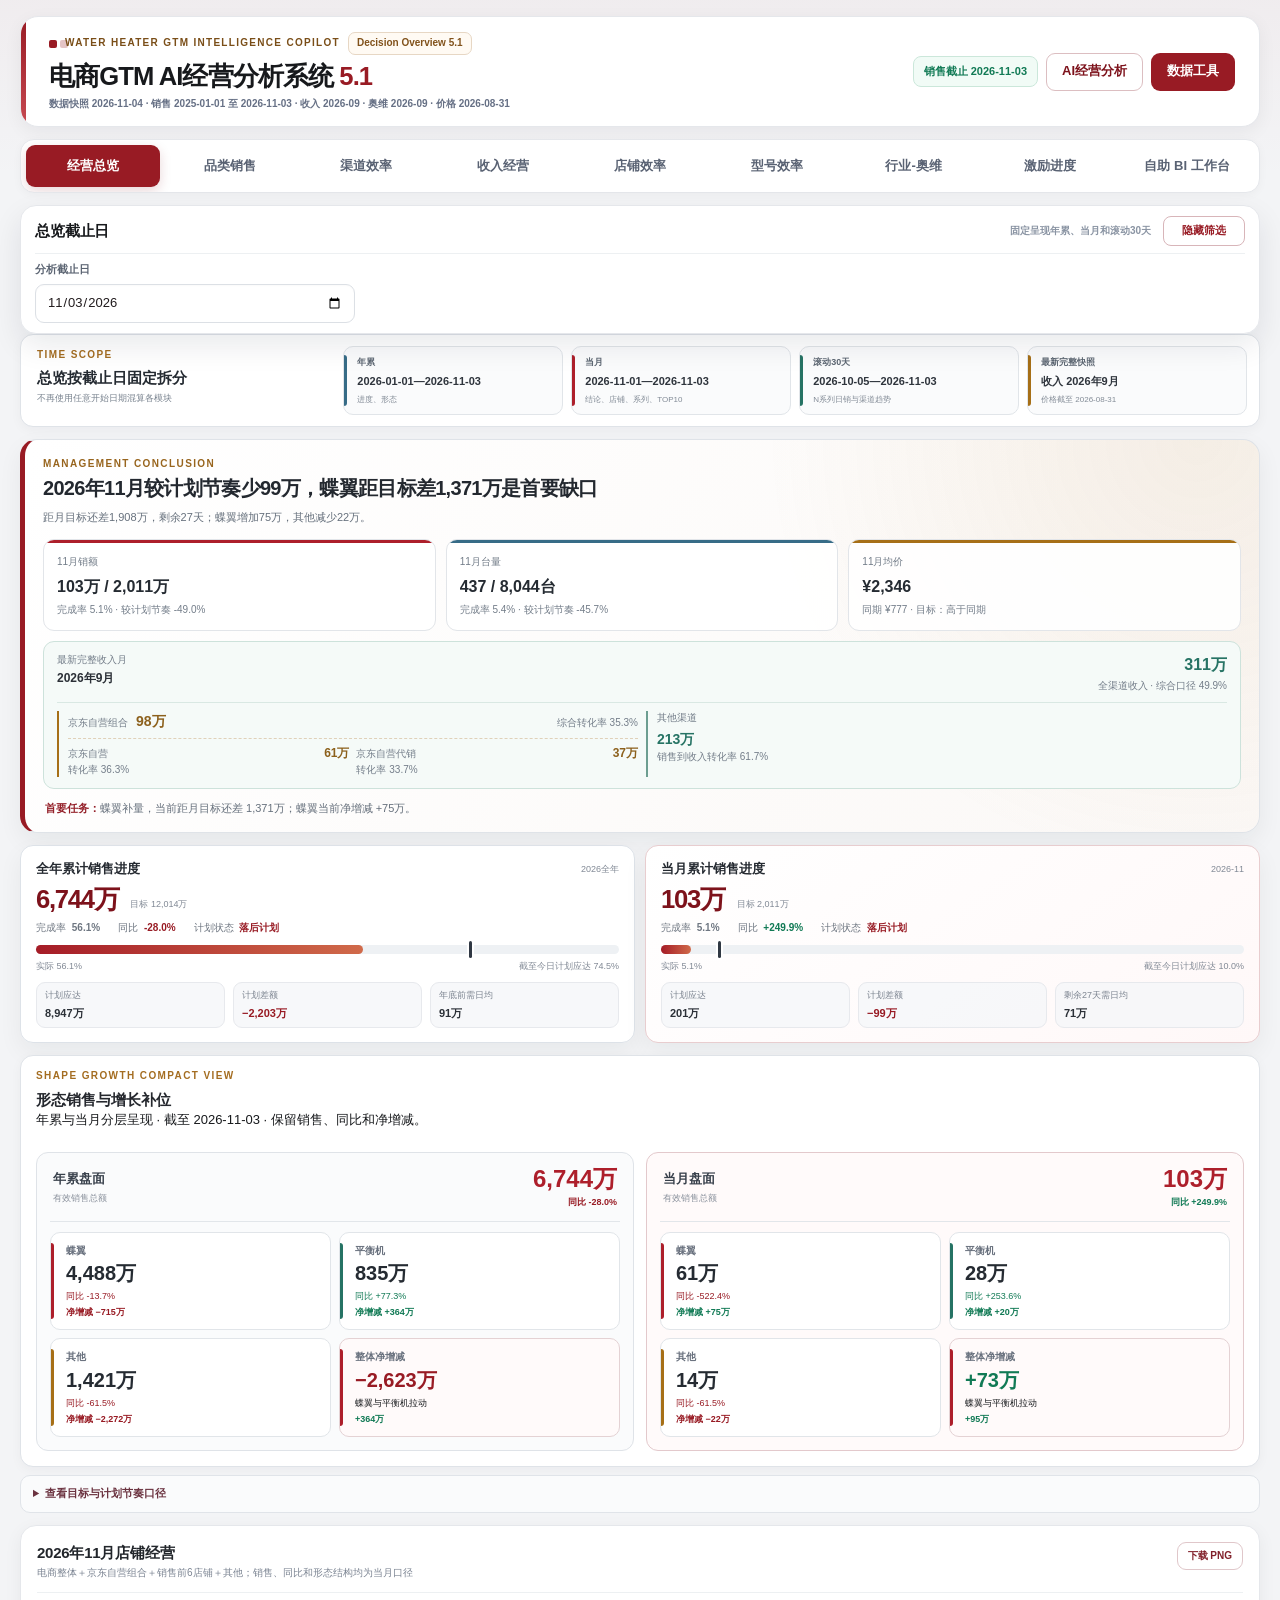
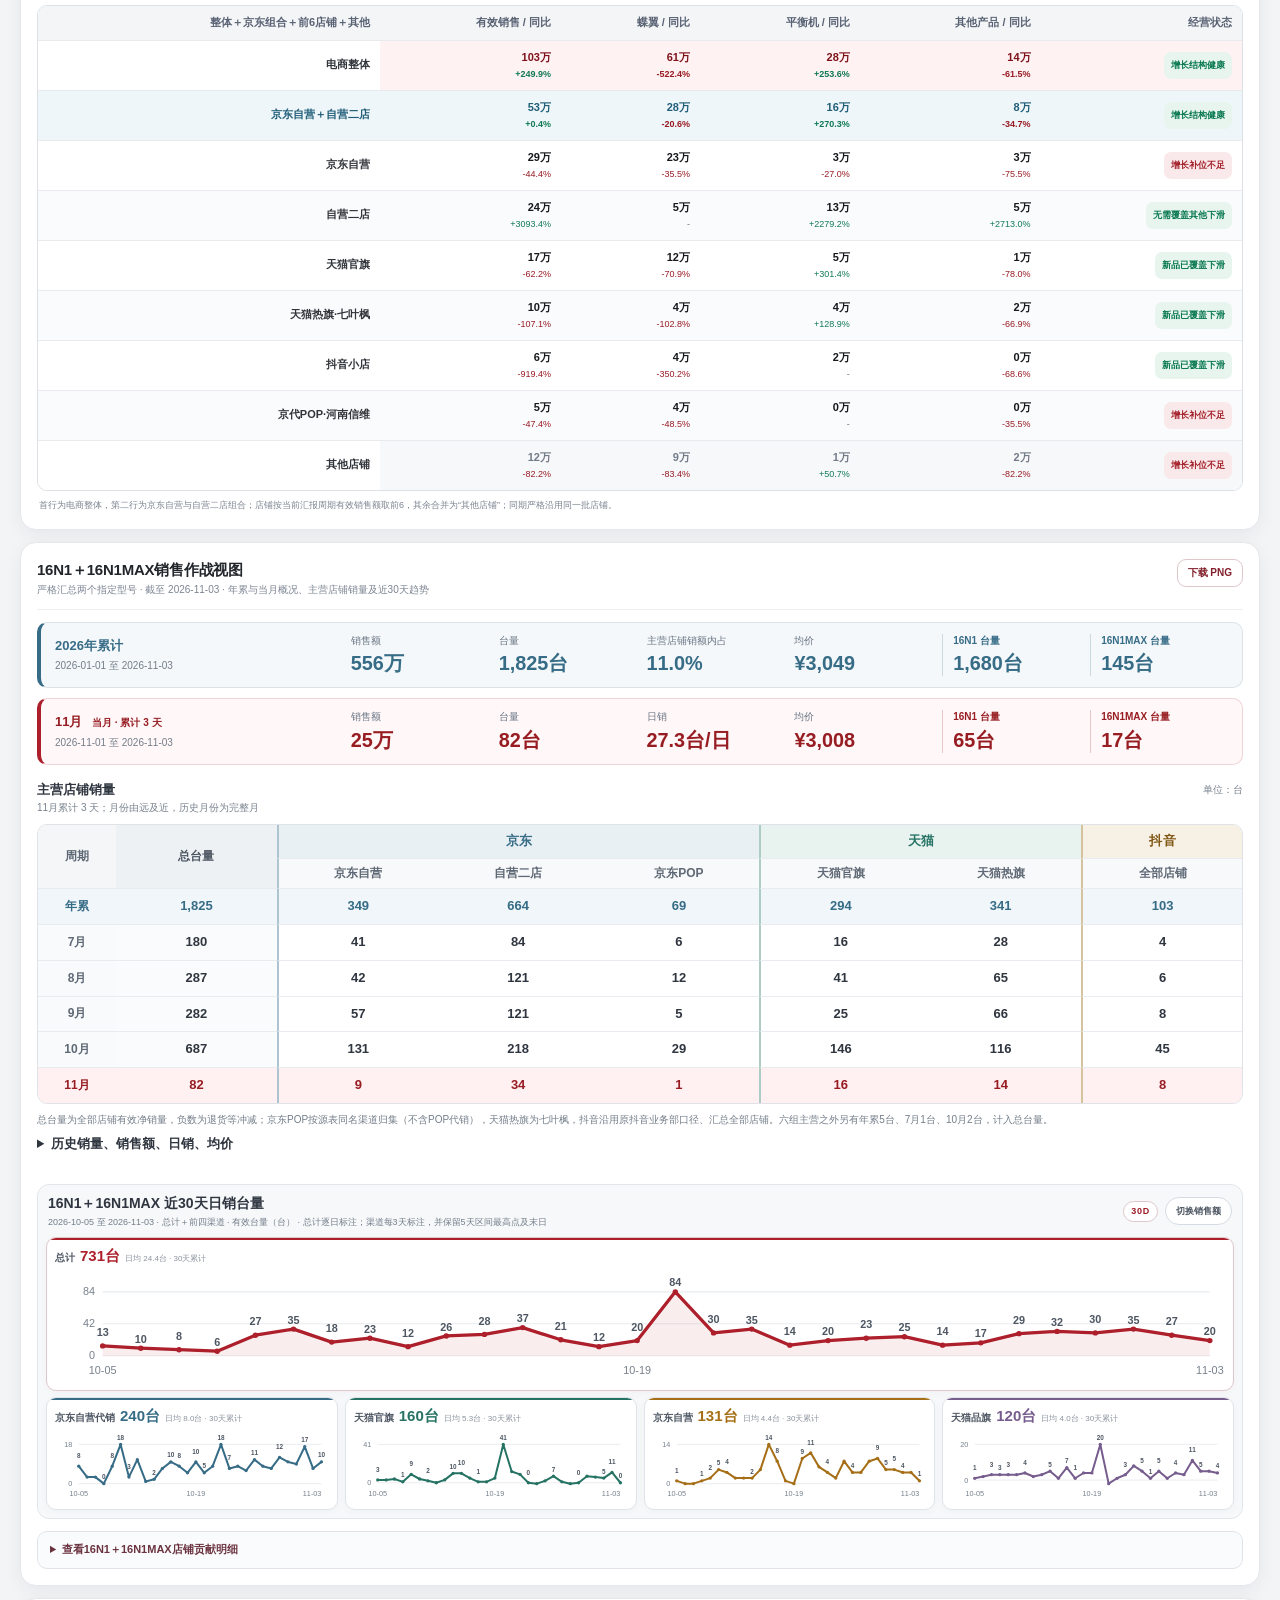
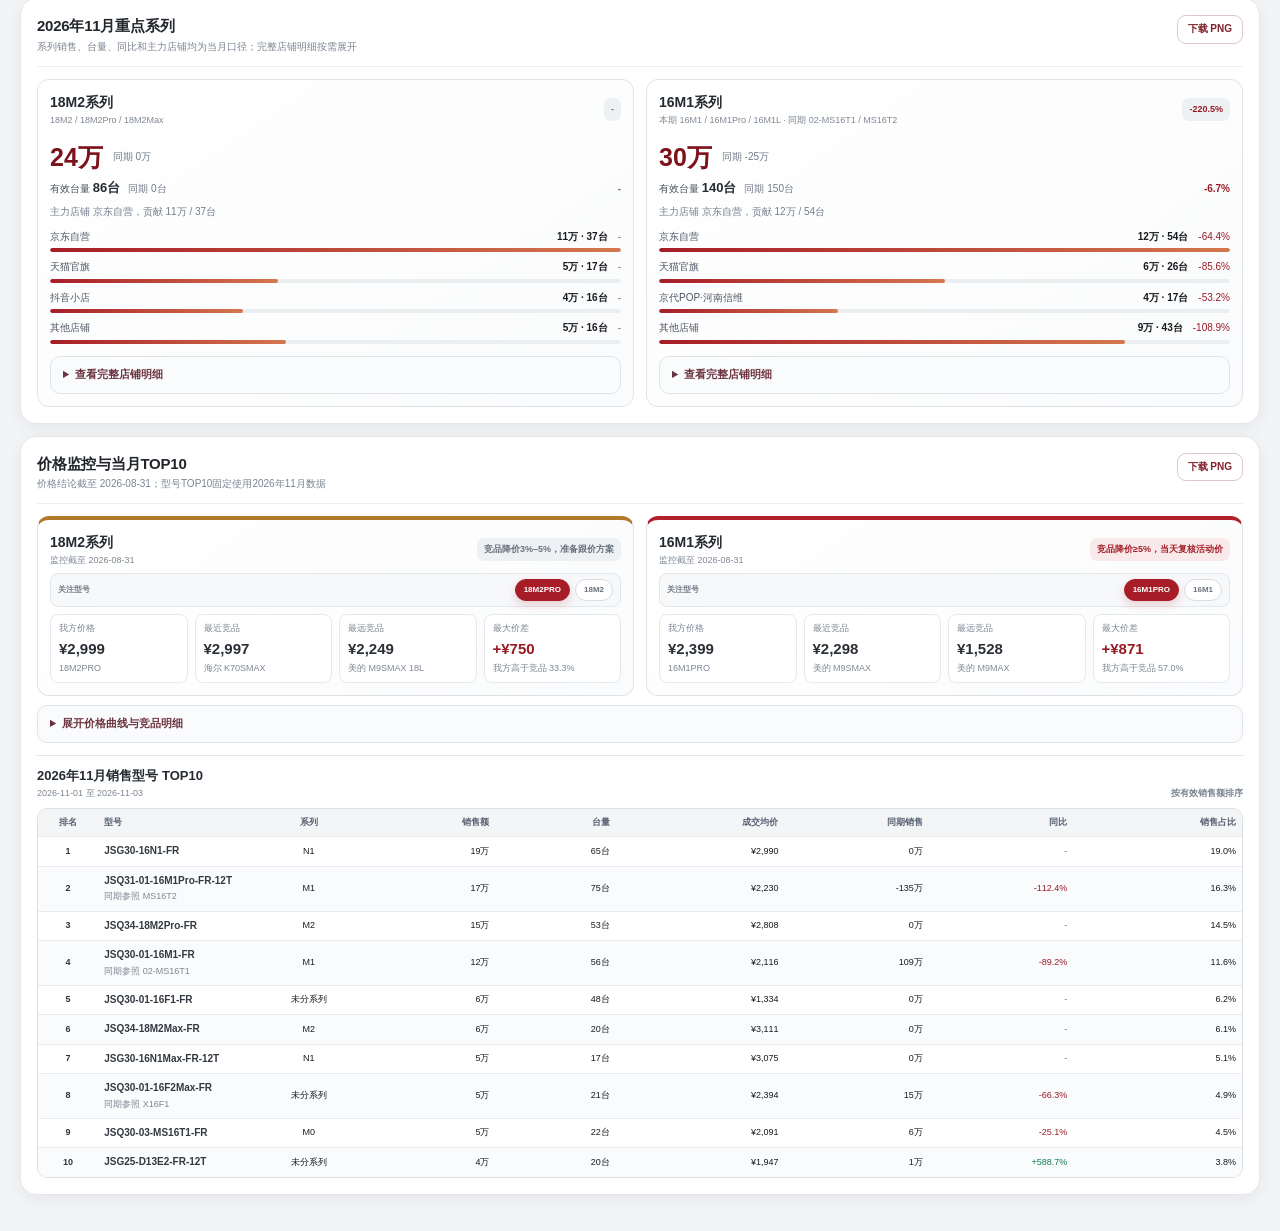
==== index.html @ 3ba2cfdc "更新5.1看板销售至2026-11-03、奥维至2026-09" ====
<!doctype html>
<html lang="zh-CN">
  <head>
    <meta charset="UTF-8" />
    <meta name="viewport" content="width=device-width, initial-scale=1.0" />
    <meta name="theme-color" content="#971d22" />
    <title>电商GTM AI经营分析系统 5.1</title>
    <link rel="icon" href="data:image/svg+xml,%3Csvg xmlns='http://www.w3.org/2000/svg' viewBox='0 0 64 64'%3E%3Crect width='64' height='64' rx='16' fill='%238b1720'/%3E%3Ctext x='32' y='42' text-anchor='middle' font-size='31' font-family='Arial' font-weight='700' fill='white'%3E5.1%3C/text%3E%3C/svg%3E" />
    <link rel="stylesheet" href="styles.css?v=20261104-133755" />
  </head>
  <body class="v42 v49 v50 v51">
    <div class="page-shell">
      <header class="app-header glass">
        <div class="brand-block">
          <div class="brand-overline">
            <span class="brand-mark" aria-hidden="true"></span>
            <p class="eyebrow">Water Heater GTM Intelligence Copilot</p>
            <span class="version-badge">Decision Overview 5.1</span>
          </div>
          <h1>电商GTM AI经营分析系统 <span>5.1</span></h1>
          <p class="source-line" id="sourceLine">正在读取本地数据快照…</p>
        </div>
        <div class="header-actions">
          <span class="snapshot-badge">AI深度分析版</span>
          <span class="freshness-pill" id="freshnessPill">数据更新中</span>
          <button class="ai-action" id="openAiPanel" type="button">AI经营分析</button>
          <button class="primary-action" id="openDataTools" type="button">数据工具</button>
        </div>
      </header>

      <main class="dashboard-main">
        <nav class="tabs" aria-label="一级模块" id="tabs"></nav>

        <section class="filter-panel glass" id="globalFilterPanel" aria-label="全局筛选">
          <div class="filter-panel-heading">
            <div>
              <p class="eyebrow">Control Center</p>
              <h2>全局筛选</h2>
            </div>
            <div class="filter-panel-actions">
              <span>所有模块同步更新</span>
              <button class="filter-toggle-action" id="toggleFilters" type="button" aria-expanded="true" aria-controls="filterPanelBody">隐藏筛选</button>
            </div>
          </div>
          <div class="filter-panel-body" id="filterPanelBody">
            <div class="filter-row unified-filters">
              <label class="field date-field">
                <span>开始日期</span>
                <input id="startDate" type="date" />
              </label>
              <label class="field date-field">
                <span>结束日期</span>
                <input id="endDate" type="date" />
              </label>
              <div class="multi-filter" id="channelFilter"></div>
              <div class="multi-filter" id="businessFilter"></div>
              <div class="multi-filter" id="shapeFilter"></div>
              <div class="multi-filter" id="seriesFilter"></div>
              <div class="multi-filter" id="coreFilter"></div>
              <div class="multi-filter" id="positionFilter"></div>
              <button class="reset-action" id="resetFilters" type="button">重置筛选</button>
            </div>
            <div class="quick-date-row" aria-label="快捷日期">
              <span>快捷日期</span>
              <button type="button" data-date-preset="month">本月</button>
              <button type="button" data-date-preset="yearToDate">本年年累</button>
              <button type="button" data-date-preset="last7">近7天</button>
              <button type="button" data-date-preset="last30">近30天</button>
              <button type="button" data-date-preset="previousMonth">上月</button>
            </div>
            <div class="filter-summary" id="filterSummary" aria-live="polite"></div>
          </div>
        </section>

        <div id="ai-panel" class="ai-panel glass" hidden aria-live="polite"></div>

        <section id="dashboardContent" aria-live="polite"></section>
        <section id="selfBiMount" aria-label="自助 BI 工作台" hidden>
          <iframe id="selfBiFrame" title="自助 BI 工作台" loading="lazy"></iframe>
        </section>
        <section id="incentiveMount" aria-label="N1系列激励进度" hidden>
          <iframe id="incentiveFrame" title="N1系列激励进度" loading="lazy"></iframe>
        </section>

      </main>
    </div>

    <aside class="data-drawer" id="dataDrawer" aria-hidden="true" aria-labelledby="drawerTitle">
      <div class="drawer-backdrop" data-close-drawer></div>
      <section class="drawer-panel" role="dialog" aria-modal="true">
        <div class="drawer-header">
          <div>
            <p class="eyebrow">Data Workspace</p>
            <h2 id="drawerTitle">数据工具</h2>
          </div>
          <button class="close-button" type="button" data-close-drawer aria-label="关闭数据工具">关闭</button>
        </div>
        <div class="upload-grid">
          <label class="upload-card">
            <span>销售数据</span>
            <small>支持多份 .xlsx</small>
            <input type="file" accept=".xlsx,.xls" multiple data-upload="销售数据" />
          </label>
          <label class="upload-card">
            <span>产品索引表</span>
            <small>系列 / 核心品 / 分类</small>
            <input type="file" accept=".xlsx,.xls" data-upload="产品索引表" />
          </label>
          <label class="upload-card">
            <span>行业数据</span>
            <small>奥维月度监测</small>
            <input type="file" accept=".xlsx,.xls" data-upload="行业数据" />
          </label>
        </div>
        <div class="upload-status" id="uploadStatus">当前页面使用构建时的数据快照；选择新文件后会展示待刷新清单。</div>
        <div class="drawer-section">
          <div class="section-heading">
            <div>
              <p class="eyebrow">Quality Check</p>
              <h3>数据体检</h3>
            </div>
          </div>
          <div class="diagnostic-grid" id="diagnosticGrid"></div>
          <div class="diagnostic-notes" id="diagnosticNotes"></div>
        </div>
      </section>
    </aside>

    <div class="toast" id="toast" role="status" aria-live="polite"></div>

    <script src="water-heater-data-loader.js?v=20261104-133755"></script>
    <script src="data/income-data.js?v=20261104-133755"></script>
    <script type="module" src="app.js?v=20261104-133755"></script>
  </body>
</html>
---- styles.css ----
:root {
  color-scheme: light;
  --brand: #971d22;
  --brand-strong: #b11226;
  --accent: #ce2830;
  --gold: #b88338;
  --positive: #21805a;
  --ink: #181416;
  --muted: #766a6e;
  --line: rgba(110, 78, 85, 0.14);
  --line-strong: rgba(151, 29, 34, 0.22);
  --glass: rgba(255, 255, 255, 0.76);
  --shadow: 0 12px 30px rgba(69, 28, 36, 0.08);
  --inner-light: inset 0 1px 0 rgba(255, 255, 255, 0.78);
}

* {
  box-sizing: border-box;
}

html {
  min-width: 320px;
  background: #f8f4f3;
}

body {
  margin: 0;
  min-height: 100vh;
  overflow-x: hidden;
  color: var(--ink);
  font-family: "Microsoft YaHei", "PingFang SC", Arial, sans-serif;
  font-size: 13px;
  line-height: 1.45;
  background:
    radial-gradient(circle at 6% 4%, rgba(177, 18, 38, 0.15), transparent 27%),
    radial-gradient(circle at 92% 2%, rgba(184, 131, 56, 0.13), transparent 24%),
    radial-gradient(circle, rgba(151, 29, 34, 0.08) 0 1px, transparent 1.2px) 0 0 / 22px 22px,
    linear-gradient(145deg, #fbf7f7 0%, #f5f1f1 48%, #f8f5f2 100%);
}

button,
input,
select {
  font: inherit;
}

button {
  color: inherit;
}

button,
summary,
label,
input[type="checkbox"] {
  cursor: pointer;
}

button:focus-visible,
input:focus-visible,
summary:focus-visible {
  outline: 3px solid rgba(184, 131, 56, 0.38);
  outline-offset: 2px;
}

.page-shell {
  width: min(100%, 1440px);
  margin: 0 auto;
  padding: 12px 14px 28px;
}

.glass,
.panel,
.metric-card {
  border: 1px solid var(--line);
  background: var(--glass);
  box-shadow: var(--inner-light), var(--shadow);
  backdrop-filter: blur(18px);
  -webkit-backdrop-filter: blur(18px);
}

.app-header {
  min-height: 110px;
  padding: 18px 20px;
  display: flex;
  align-items: center;
  justify-content: space-between;
  gap: 20px;
  border-radius: 24px;
}

.brand-block {
  min-width: 0;
}

.eyebrow {
  margin: 0 0 5px;
  color: var(--gold);
  font-size: 10px;
  font-weight: 800;
  letter-spacing: 0.14em;
  text-transform: uppercase;
}

h1,
h2,
h3,
p {
  margin-top: 0;
}

h1 {
  margin-bottom: 6px;
  font-size: clamp(22px, 2.2vw, 30px);
  line-height: 1.2;
  font-weight: 850;
  letter-spacing: -0.04em;
}

.source-line {
  margin: 0;
  max-width: 980px;
  color: #54494d;
  font-size: 11px;
  font-weight: 650;
  overflow-wrap: anywhere;
}

.header-actions {
  flex: 0 0 auto;
  display: flex;
  align-items: center;
  gap: 10px;
}

.freshness-pill {
  padding: 7px 10px;
  color: var(--brand);
  font-size: 11px;
  font-weight: 750;
  border: 1px solid rgba(151, 29, 34, 0.16);
  border-radius: 999px;
  background: rgba(255, 250, 250, 0.72);
}

.primary-action,
.ai-action,
.reset-action,
.ghost-action,
.close-button,
.download-button {
  border: 1px solid transparent;
  border-radius: 999px;
  transition: transform 160ms ease, box-shadow 160ms ease, background 160ms ease;
}

.primary-action {
  min-height: 40px;
  padding: 0 17px;
  color: white;
  font-weight: 800;
  background: linear-gradient(135deg, var(--brand), #df4052);
  box-shadow: var(--inner-light), 0 12px 28px rgba(151, 29, 34, 0.2);
}

.primary-action:hover,
.ai-action:hover,
.reset-action:hover,
.download-button:hover {
  transform: translateY(-1px);
}

.ai-action {
  min-height: 40px;
  padding: 0 17px;
  border: 1px solid rgba(184, 131, 56, 0.38);
  border-radius: 999px;
  color: #fff;
  font-weight: 850;
  background: linear-gradient(135deg, #7c1620, #b88338);
  box-shadow: var(--inner-light), 0 12px 28px rgba(126, 44, 39, 0.18);
  transition: transform 160ms ease, box-shadow 160ms ease, opacity 160ms ease;
}

.ai-action:disabled {
  cursor: wait;
  opacity: 0.65;
  transform: none;
}

.tabs {
  display: grid;
  grid-template-columns: repeat(5, minmax(0, 1fr));
  gap: 10px;
  padding: 14px 0 10px;
}

.tab-button {
  min-height: 48px;
  padding: 10px 14px;
  border: 1px solid var(--line);
  border-radius: 18px;
  color: #51464a;
  font-weight: 800;
  background: rgba(255, 255, 255, 0.72);
  box-shadow: var(--inner-light), 0 10px 26px rgba(22, 22, 22, 0.06);
  transition: transform 160ms ease, box-shadow 160ms ease, background 160ms ease;
}

.tab-button:hover {
  transform: translateY(-1px);
}

.tab-button.active {
  color: #fff;
  border-color: var(--brand);
  background: linear-gradient(135deg, rgba(177, 18, 38, 0.96), #df4052);
  box-shadow: 0 14px 30px rgba(177, 18, 38, 0.22);
}

.filter-panel {
  position: relative;
  z-index: 6;
  padding: 18px 16px 13px;
  border-radius: 22px;
}

.filter-row {
  display: grid;
  grid-template-columns: repeat(auto-fit, minmax(145px, 1fr));
  gap: 10px;
  align-items: end;
}

.unified-filters {
  grid-template-columns: repeat(auto-fit, minmax(150px, 1fr));
}

.filter-row[hidden],
.multi-filter[hidden] {
  display: none;
}

.field,
.multi-filter {
  position: relative;
  min-width: 0;
}

.field > span,
.filter-label {
  display: block;
  margin: 0 0 6px;
  color: #695c60;
  font-size: 11px;
  font-weight: 700;
}

.field input,
.filter-trigger {
  width: 100%;
  height: 36px;
  padding: 6px 11px;
  border: 1px solid rgba(110, 78, 85, 0.13);
  border-radius: 999px;
  color: #211b1d;
  background: rgba(255, 255, 255, 0.92);
  box-shadow: var(--inner-light);
}

.field input:disabled {
  cursor: not-allowed;
  color: #9c8e92;
  background: rgba(242, 236, 236, 0.76);
}

.filter-trigger {
  display: flex;
  align-items: center;
  justify-content: space-between;
  gap: 8px;
  text-align: left;
}

.filter-menu {
  position: absolute;
  z-index: 20;
  top: calc(100% + 7px);
  left: 0;
  width: min(320px, calc(100vw - 34px));
  padding: 10px;
  border: 1px solid var(--line-strong);
  border-radius: 16px;
  background: rgba(255, 255, 255, 0.97);
  box-shadow: 0 18px 46px rgba(69, 28, 36, 0.18);
}

.filter-menu[hidden] {
  display: none;
}

.filter-search {
  width: 100%;
  height: 34px;
  padding: 6px 10px;
  border: 1px solid var(--line);
  border-radius: 10px;
}

.filter-menu-actions {
  display: flex;
  justify-content: space-between;
  gap: 8px;
  padding: 8px 0;
}

.filter-menu-actions button {
  padding: 4px 8px;
  border: 0;
  border-radius: 8px;
  color: var(--brand);
  font-size: 11px;
  font-weight: 800;
  background: #f3e8e9;
}

.filter-options {
  max-height: 220px;
  overflow: auto;
  overscroll-behavior: contain;
}

.filter-option {
  display: flex;
  align-items: center;
  gap: 8px;
  padding: 7px 6px;
  border-radius: 8px;
}

.filter-option:hover {
  background: #fbf2f3;
}

.filter-option input {
  accent-color: var(--brand);
}

.reset-action {
  height: 36px;
  padding: 0 14px;
  white-space: nowrap;
}

.reset-action {
  border-color: rgba(151, 29, 34, 0.2);
  color: var(--brand);
  font-weight: 800;
  background: rgba(255, 255, 255, 0.88);
}

.filter-summary {
  min-height: 19px;
  margin-top: 9px;
  color: #7d6e73;
  font-size: 11px;
}

.quick-date-row {
  margin-top: 10px;
  display: flex;
  align-items: center;
  flex-wrap: wrap;
  gap: 8px;
}

.quick-date-row span {
  color: #7d6e73;
  font-size: 11px;
  font-weight: 800;
}

.quick-date-row button {
  height: 28px;
  padding: 0 12px;
  border: 1px solid rgba(151, 29, 34, 0.16);
  border-radius: 999px;
  color: var(--brand);
  font-size: 11px;
  font-weight: 850;
  background: rgba(255, 255, 255, 0.86);
}

.quick-date-row button:hover {
  background: #fff2f3;
}

.ai-panel {
  margin-top: 12px;
  padding: 18px;
  border-radius: 24px;
  background:
    radial-gradient(circle at 94% 8%, rgba(184, 131, 56, 0.16), transparent 32%),
    radial-gradient(circle at 8% 10%, rgba(177, 18, 38, 0.12), transparent 34%),
    rgba(255, 255, 255, 0.82);
}

.ai-panel[hidden] {
  display: none;
}

.ai-panel-header,
.ai-section-title {
  display: flex;
  align-items: flex-start;
  justify-content: space-between;
  gap: 14px;
}

.ai-panel-header h2,
.ai-section-title h3 {
  margin: 0;
  font-weight: 900;
  letter-spacing: -0.02em;
}

.ai-panel-header h2 {
  font-size: 20px;
}

.ai-panel-header p:last-child {
  margin: 5px 0 0;
  color: #77696d;
  font-size: 11px;
}

.ai-config-grid {
  margin-top: 16px;
  display: grid;
  grid-template-columns: minmax(180px, 0.75fr) minmax(240px, 1fr) minmax(240px, 1fr) auto auto;
  gap: 9px;
  align-items: end;
}

.ai-config-grid .field input,
.ai-config-grid .field select {
  width: 100%;
  height: 40px;
  padding: 7px 11px;
  border: 1px solid rgba(110, 78, 85, 0.16);
  border-radius: 12px;
  color: var(--ink);
  background: rgba(255, 255, 255, 0.94);
  box-shadow: var(--inner-light);
}

.ai-key-actions {
  display: flex;
  gap: 7px;
}

.ai-key-actions .ghost-action {
  min-height: 40px;
  padding: 0 12px;
  border: 1px solid var(--line);
  color: #685b5f;
  font-weight: 750;
  background: rgba(255, 255, 255, 0.82);
}

.ai-security-note {
  margin: 10px 0 0;
  padding: 9px 11px;
  border-left: 3px solid var(--gold);
  border-radius: 9px;
  color: #6d6064;
  font-size: 10px;
  background: rgba(184, 131, 56, 0.08);
}

.ai-panel-actions {
  display: flex;
  align-items: center;
  gap: 8px;
}

.ai-panel-actions .ghost-action {
  min-height: 34px;
  padding: 0 12px;
  border: 1px solid var(--line);
  color: #685b5f;
  font-weight: 800;
  background: rgba(255, 255, 255, 0.82);
}

.ai-mode-grid {
  margin-top: 14px;
  display: grid;
  grid-template-columns: repeat(3, minmax(0, 1fr));
  gap: 8px;
}

.ai-mode-button {
  min-width: 0;
  padding: 11px 12px;
  display: grid;
  gap: 3px;
  text-align: left;
  border: 1px solid rgba(110, 78, 85, 0.13);
  border-radius: 14px;
  color: #66595d;
  background: rgba(255, 255, 255, 0.72);
}

.ai-mode-button strong {
  color: var(--ink);
  font-size: 12px;
}

.ai-mode-button span {
  font-size: 9px;
  line-height: 1.5;
}

.ai-mode-button.active {
  border-color: rgba(151, 29, 34, 0.46);
  color: #7f2027;
  background: linear-gradient(135deg, rgba(255, 242, 243, 0.95), rgba(255, 250, 245, 0.94));
  box-shadow: 0 8px 22px rgba(151, 29, 34, 0.09);
}

.ai-mode-button.active strong {
  color: var(--brand);
}

.ai-context-editor {
  margin-top: 10px;
  padding: 13px;
  border: 1px solid rgba(184, 131, 56, 0.22);
  border-radius: 16px;
  background: rgba(255, 249, 239, 0.76);
}

.ai-context-editor[hidden] {
  display: none;
}

.ai-context-heading,
.ai-analysis-progress > div:first-child {
  display: flex;
  align-items: center;
  justify-content: space-between;
  gap: 12px;
}

.ai-context-heading strong {
  color: #5d4a3e;
  font-size: 12px;
}

.ai-context-heading p {
  margin: 3px 0 0;
  color: #887568;
  font-size: 9px;
}

.ai-context-fields {
  margin-top: 10px;
  display: grid;
  grid-template-columns: repeat(2, minmax(0, 1fr));
  gap: 8px;
}

.ai-context-fields label {
  display: grid;
  gap: 4px;
  color: #75655c;
  font-size: 9px;
  font-weight: 800;
}

.ai-context-fields label.wide {
  grid-column: 1 / -1;
}

.ai-context-fields input,
.ai-context-fields textarea {
  width: 100%;
  padding: 9px 10px;
  border: 1px solid rgba(110, 78, 85, 0.15);
  border-radius: 11px;
  color: var(--ink);
  font: inherit;
  font-weight: 500;
  background: rgba(255, 255, 255, 0.92);
}

.ai-analysis-progress {
  margin-top: 10px;
  padding: 10px 12px;
  border-radius: 13px;
  color: #6d6064;
  font-size: 10px;
  background: rgba(151, 29, 34, 0.06);
}

.ai-progress-track {
  height: 6px;
  margin-top: 7px;
  overflow: hidden;
  border-radius: 999px;
  background: rgba(151, 29, 34, 0.11);
}

.ai-progress-track i {
  height: 100%;
  display: block;
  border-radius: inherit;
  background: linear-gradient(90deg, var(--brand), #d89257);
  transition: width 320ms ease;
}

.ai-scope-bar {
  margin-top: 14px;
  padding: 10px 12px;
  display: flex;
  flex-wrap: wrap;
  align-items: center;
  gap: 7px;
  border: 1px solid rgba(110, 78, 85, 0.12);
  border-radius: 13px;
  color: #66595d;
  background: rgba(255, 255, 255, 0.7);
}

.ai-scope-bar span,
.ai-scope-bar strong {
  padding: 4px 8px;
  border-radius: 999px;
  font-size: 10px;
  background: #f4ebeb;
}

.ai-scope-bar strong {
  color: var(--brand);
}

.ai-recommendations {
  margin: 10px 0;
  display: flex;
  gap: 7px;
  overflow-x: auto;
  padding-bottom: 2px;
  scrollbar-width: thin;
}

.ai-recommendations button {
  flex: 0 0 auto;
  min-height: 32px;
  padding: 0 11px;
  border: 1px solid rgba(151, 29, 34, 0.16);
  border-radius: 999px;
  color: var(--brand);
  font-size: 10px;
  font-weight: 800;
  background: rgba(255, 250, 250, 0.9);
}

.ai-recommendations button:hover {
  border-color: rgba(151, 29, 34, 0.34);
  background: #fff;
}

.ai-recommendations button:disabled,
.ai-panel-actions button:disabled {
  cursor: wait;
  opacity: 0.55;
}

.ai-chat-log {
  height: min(52vh, 560px);
  min-height: 300px;
  padding: 14px;
  overflow-y: auto;
  overscroll-behavior: contain;
  border: 1px solid rgba(110, 78, 85, 0.12);
  border-radius: 18px;
  background: rgba(252, 248, 248, 0.78);
  scrollbar-color: rgba(151, 29, 34, 0.4) transparent;
}

.ai-chat-welcome {
  min-height: 250px;
  display: grid;
  place-items: center;
  align-content: center;
  text-align: center;
  color: #6d6064;
}

.ai-chat-welcome strong {
  color: var(--brand);
  font-size: 17px;
}

.ai-chat-welcome p {
  max-width: 620px;
  margin: 8px 0 0;
  font-size: 11px;
}

.ai-message {
  margin-bottom: 12px;
  display: grid;
  grid-template-columns: 30px minmax(0, 1fr);
  gap: 9px;
  align-items: start;
}

.ai-message.user {
  margin-left: min(16%, 180px);
}

.ai-message-role {
  width: 30px;
  height: 30px;
  display: grid;
  place-items: center;
  border-radius: 10px;
  color: #fff;
  font-size: 10px;
  font-weight: 900;
  background: linear-gradient(135deg, var(--brand), #d94655);
}

.ai-message.user .ai-message-role {
  color: #6a4814;
  background: #ead8bd;
}

.ai-message-body {
  min-width: 0;
  padding: 11px 13px;
  border: 1px solid rgba(110, 78, 85, 0.11);
  border-radius: 4px 14px 14px;
  color: #4f4448;
  background: rgba(255, 255, 255, 0.94);
}

.ai-message.user .ai-message-body {
  border-radius: 14px 4px 14px 14px;
  background: #f6ece1;
}

.ai-message.error .ai-message-body {
  border-color: rgba(151, 29, 34, 0.3);
  color: var(--brand);
}

.ai-message-body h4 {
  margin: 12px 0 5px;
  color: var(--brand);
  font-size: 12px;
}

.ai-message-body h4:first-child {
  margin-top: 0;
}

.ai-message-body p {
  margin: 0 0 6px;
  font-size: 11px;
}

.ai-message-body p:last-child {
  margin-bottom: 0;
}

.ai-message-meta {
  margin-top: 10px;
  padding-top: 8px;
  display: flex;
  flex-wrap: wrap;
  gap: 5px;
  border-top: 1px solid var(--line);
}

.ai-message-meta span {
  padding: 3px 6px;
  border-radius: 999px;
  color: #76696d;
  font-size: 9px;
  font-weight: 750;
  background: #f3eded;
}

.ai-message-warning,
.ai-chat-error {
  margin: 7px 0 0 !important;
  color: #9a2a30;
  font-size: 9px !important;
}

.ai-followups {
  margin-top: 10px;
  display: flex;
  flex-wrap: wrap;
  gap: 6px;
}

.ai-followups button {
  min-height: 28px;
  padding: 0 9px;
  border: 1px solid rgba(151, 29, 34, 0.16);
  border-radius: 999px;
  color: var(--brand);
  font-size: 9px;
  font-weight: 800;
  background: #fff8f8;
}

.ai-thinking {
  padding: 12px;
  display: flex;
  align-items: center;
  gap: 8px;
  color: #6d6064;
  font-size: 10px;
}

.ai-chat-error {
  padding: 8px 10px;
  border-radius: 9px;
  background: #f7e8e9;
}

.ai-composer {
  margin-top: 10px;
  padding: 11px;
  border: 1px solid rgba(110, 78, 85, 0.13);
  border-radius: 16px;
  background: rgba(255, 255, 255, 0.88);
}

.ai-composer label {
  display: block;
  margin-bottom: 6px;
  color: #695c60;
  font-size: 10px;
  font-weight: 800;
}

.ai-composer textarea {
  width: 100%;
  min-height: 78px;
  resize: vertical;
  padding: 10px 12px;
  border: 1px solid rgba(110, 78, 85, 0.16);
  border-radius: 12px;
  color: var(--ink);
  font: inherit;
  line-height: 1.5;
  background: #fff;
}

.ai-composer > div {
  margin-top: 7px;
  display: flex;
  align-items: center;
  justify-content: space-between;
  gap: 10px;
}

.ai-composer > div > span {
  color: #887a7e;
  font-size: 9px;
}

.ai-composer .ai-action {
  min-width: 96px;
}

.ai-metric-strip {
  margin-top: 12px;
  display: grid;
  grid-template-columns: repeat(6, minmax(0, 1fr));
  gap: 8px;
}

.ai-metric-strip > div {
  min-width: 0;
  padding: 11px;
  border: 1px solid rgba(110, 78, 85, 0.12);
  border-radius: 14px;
  background: rgba(255, 255, 255, 0.76);
}

.ai-metric-strip span,
.ai-metric-strip strong {
  display: block;
}

.ai-metric-strip span {
  color: #77696d;
  font-size: 10px;
  font-weight: 700;
}

.ai-metric-strip strong {
  margin-top: 5px;
  overflow: hidden;
  color: var(--brand);
  font-size: 18px;
  font-variant-numeric: tabular-nums;
  text-overflow: ellipsis;
  white-space: nowrap;
}

.ai-result-grid {
  margin-top: 12px;
  display: grid;
  grid-template-columns: minmax(300px, 0.9fr) minmax(0, 1.6fr);
  gap: 10px;
}

.ai-diagnostics,
.ai-response {
  min-width: 0;
  padding: 14px;
  border: 1px solid rgba(110, 78, 85, 0.12);
  border-radius: 18px;
  background: rgba(255, 255, 255, 0.72);
}

.ai-section-title {
  align-items: center;
  margin-bottom: 10px;
}

.ai-section-title h3 {
  font-size: 14px;
}

.ai-section-title span,
.ai-answer-meta {
  padding: 5px 8px;
  border-radius: 999px;
  color: var(--brand);
  font-size: 9px;
  font-weight: 850;
  background: #f3e8e9;
}

.insight-list {
  display: grid;
  gap: 7px;
}

.insight-item {
  margin: 0;
  padding: 10px;
  display: grid;
  grid-template-columns: auto 1fr;
  gap: 9px;
  border: 1px solid var(--line);
  border-radius: 12px;
  background: rgba(255, 255, 255, 0.8);
}

.insight-item > span {
  align-self: start;
  padding: 4px 7px;
  border-radius: 999px;
  font-size: 9px;
  font-weight: 850;
  white-space: nowrap;
}

.insight-item p {
  margin: 0;
  color: #5f5357;
  font-size: 10px;
}

.insight-item.high > span {
  color: #fff;
  background: var(--brand);
}

.insight-item.medium > span {
  color: #65420d;
  background: #f0d9b8;
}

.insight-item.low > span {
  color: #176043;
  background: #dcefe6;
}

.ai-empty {
  min-height: 180px;
  padding: 26px;
  display: grid;
  place-items: center;
  align-content: center;
  gap: 6px;
  text-align: center;
  border: 1px dashed rgba(151, 29, 34, 0.24);
  border-radius: 14px;
  color: #6f6266;
  background: rgba(255, 251, 251, 0.72);
}

.ai-empty p {
  max-width: 560px;
  margin: 0;
  font-size: 10px;
}

.ai-error {
  border-color: rgba(151, 29, 34, 0.34);
  color: var(--brand);
}

.ai-pulse {
  width: 16px;
  height: 16px;
  border: 3px solid rgba(151, 29, 34, 0.18);
  border-top-color: var(--brand);
  border-radius: 50%;
  animation: ai-spin 700ms linear infinite;
}

.ai-answer {
  max-height: 520px;
  overflow: auto;
  color: #4f4448;
}

.ai-answer-meta {
  display: inline-block;
  margin-bottom: 10px;
}

.ai-answer h4 {
  margin: 14px 0 6px;
  color: var(--brand);
  font-size: 13px;
}

.ai-answer h4:first-of-type {
  margin-top: 0;
}

.ai-answer p {
  margin: 0 0 7px;
  font-size: 11px;
}

.ai-answer-bullet {
  position: relative;
  padding-left: 14px;
}

.ai-answer-bullet::before {
  content: "";
  position: absolute;
  top: 0.6em;
  left: 2px;
  width: 5px;
  height: 5px;
  border-radius: 50%;
  background: var(--gold);
}

.ai-answer-spacer {
  display: block;
  height: 4px;
}

@keyframes ai-spin {
  to { transform: rotate(360deg); }
}

#dashboardContent {
  min-height: 520px;
}

.metric-grid {
  display: grid;
  grid-template-columns: repeat(auto-fit, minmax(190px, 1fr));
  gap: 10px;
  margin-top: 12px;
}

.price-range-panel,
.store-control-panel,
.focus-panel {
  margin-top: 12px;
  padding: 16px;
  display: grid;
  grid-template-columns: minmax(220px, 0.85fr) minmax(520px, 1.8fr);
  gap: 10px 20px;
  align-items: end;
  border: 1px solid var(--line);
  border-radius: 22px;
  background:
    radial-gradient(circle at 96% 12%, rgba(184, 131, 56, 0.12), transparent 34%),
    rgba(255, 255, 255, 0.76);
  box-shadow: var(--inner-light), var(--shadow);
}

.price-range-copy h2,
.store-control-copy h2,
.focus-copy h2 {
  margin: 0;
  font-size: 16px;
  font-weight: 850;
}

.price-range-copy p:last-child,
.store-control-copy p:last-child,
.focus-copy p:last-child,
.price-range-summary {
  margin: 4px 0 0;
  color: #786b6f;
  font-size: 10px;
}

.focus-cards {
  display: grid;
  grid-template-columns: repeat(4, minmax(0, 1fr));
  gap: 9px;
}

.focus-card {
  min-width: 0;
  padding: 12px;
  border: 1px solid rgba(110, 78, 85, 0.12);
  border-radius: 15px;
  background: rgba(255, 255, 255, 0.78);
}

.focus-card span,
.focus-card strong,
.focus-card small {
  display: block;
}

.focus-card span {
  color: #76696d;
  font-size: 10px;
  font-weight: 800;
}

.focus-card strong {
  margin-top: 5px;
  overflow: hidden;
  color: var(--brand);
  font-size: 18px;
  font-weight: 900;
  text-overflow: ellipsis;
  white-space: nowrap;
}

.focus-card small {
  margin-top: 3px;
  font-size: 10px;
  font-weight: 800;
}

.focus-toggle-button {
  margin-top: 10px;
  padding: 8px 14px;
  border: 1px solid rgba(177, 18, 38, 0.18);
  border-radius: 999px;
  color: var(--red-deep);
  font-size: 10px;
  font-weight: 850;
  background: rgba(255, 255, 255, 0.84);
  box-shadow: var(--inner-light);
  cursor: pointer;
}

.focus-toggle-button:hover {
  transform: translateY(-1px);
  box-shadow: 0 10px 22px rgba(139, 32, 38, 0.12);
}

.focus-panel-collapsed {
  grid-template-columns: minmax(220px, 1fr) auto;
  align-items: center;
}

.focus-panel-collapsed .focus-toggle-button {
  margin-top: 0;
}

.focus-actions {
  grid-column: 1 / -1;
  margin: 0;
  padding: 0;
  display: grid;
  grid-template-columns: repeat(4, minmax(0, 1fr));
  gap: 8px;
  list-style: none;
}

.focus-actions li {
  padding: 9px 10px;
  border: 1px solid rgba(110, 78, 85, 0.11);
  border-radius: 13px;
  color: #594d51;
  font-size: 10px;
  line-height: 1.45;
  background: rgba(255, 255, 255, 0.7);
}

.price-range-controls,
.store-controls {
  display: grid;
  grid-template-columns: minmax(120px, 1fr) auto minmax(120px, 1fr) auto auto;
  gap: 8px;
  align-items: end;
}

.store-controls {
  grid-template-columns: minmax(260px, 1.6fr) minmax(150px, 0.7fr);
}

.store-select-field {
  min-width: 0;
}

.range-field span {
  display: block;
  margin-bottom: 5px;
  color: #695c60;
  font-size: 10px;
  font-weight: 750;
}

.range-field input,
.range-field select {
  width: 100%;
  height: 40px;
  padding: 7px 11px;
  border: 1px solid rgba(110, 78, 85, 0.16);
  border-radius: 999px;
  color: var(--ink);
  background: rgba(255, 255, 255, 0.94);
}

.range-field select {
  appearance: none;
  padding-right: 30px;
  background:
    linear-gradient(45deg, transparent 50%, #8c7d81 50%) calc(100% - 18px) 17px / 6px 6px no-repeat,
    linear-gradient(135deg, #8c7d81 50%, transparent 50%) calc(100% - 13px) 17px / 6px 6px no-repeat,
    rgba(255, 255, 255, 0.94);
}

.range-separator {
  min-height: 40px;
  display: grid;
  place-items: center;
  color: #77696d;
  font-weight: 800;
}

.price-range-controls .ghost-action {
  min-height: 40px;
  padding: 0 14px;
  border-color: var(--line);
  color: #685b5f;
  font-weight: 750;
  background: rgba(255, 255, 255, 0.8);
}

.price-range-summary {
  grid-column: 1 / -1;
  margin-top: 0;
  padding-top: 9px;
  border-top: 1px solid var(--line);
  font-weight: 700;
}

.metric-card {
  position: relative;
  min-height: 112px;
  padding: 15px;
  overflow: hidden;
  border-radius: 20px;
  background:
    radial-gradient(circle at 92% 10%, rgba(177, 18, 38, 0.13), transparent 40%),
    linear-gradient(145deg, rgba(255, 255, 255, 0.86), rgba(255, 247, 247, 0.66));
  animation: rise-in 350ms ease both;
}

.metric-card:nth-child(2) { animation-delay: 45ms; }
.metric-card:nth-child(3) { animation-delay: 90ms; }
.metric-card:nth-child(4) { animation-delay: 135ms; }
.metric-card:nth-child(5) { animation-delay: 180ms; }

.metric-label {
  display: flex;
  align-items: center;
  justify-content: space-between;
  gap: 8px;
  color: #76686c;
  font-size: 11px;
  font-weight: 700;
}

.metric-value {
  display: block;
  margin: 5px 0 2px;
  color: var(--brand);
  font-size: clamp(24px, 2.4vw, 34px);
  font-weight: 900;
  line-height: 1.08;
  letter-spacing: -0.045em;
  font-variant-numeric: tabular-nums;
}

.metric-context {
  margin: 0;
  color: #595053;
  font-size: 11px;
  font-weight: 700;
}

.positive {
  color: var(--positive) !important;
}

.negative {
  color: var(--brand) !important;
}

.neutral {
  color: #7c7074 !important;
}

.content-grid {
  display: grid;
  grid-template-columns: repeat(2, minmax(0, 1fr));
  gap: 12px;
  margin-top: 12px;
}

.content-grid.three-column {
  grid-template-columns: repeat(3, minmax(0, 1fr));
}

.panel {
  min-width: 0;
  padding: 14px;
  border-radius: 22px;
  animation: rise-in 380ms ease both;
}

.panel.span-2 {
  grid-column: span 2;
}

.panel.span-3 {
  grid-column: span 3;
}

.panel-header,
.section-heading {
  display: flex;
  align-items: flex-start;
  justify-content: space-between;
  gap: 12px;
  margin-bottom: 12px;
}

.panel-title,
.methodology h2,
.drawer-header h2,
.drawer-section h3,
.empty-state h2 {
  margin: 0;
  font-size: 14px;
  font-weight: 850;
  letter-spacing: -0.015em;
}

.panel-subtitle {
  margin: 3px 0 0;
  color: #827579;
  font-size: 10px;
}

.panel-actions {
  flex: 0 0 auto;
  display: flex;
  align-items: center;
  gap: 8px;
}

.unit-label {
  color: #817579;
  font-size: 10px;
  font-weight: 700;
}

.download-button {
  padding: 6px 10px;
  border-color: rgba(151, 29, 34, 0.16);
  color: var(--brand);
  font-size: 10px;
  font-weight: 800;
  background: rgba(255, 250, 250, 0.82);
}

.rank-list {
  display: grid;
  gap: 8px;
  max-height: 340px;
  overflow: auto;
  overscroll-behavior: contain;
  scrollbar-color: rgba(151, 29, 34, 0.46) transparent;
}

.rank-row {
  position: relative;
  min-height: 44px;
  padding: 8px 10px;
  display: grid;
  grid-template-columns: minmax(100px, 1fr) auto auto;
  align-items: center;
  gap: 12px;
  overflow: hidden;
  border: 1px solid rgba(110, 78, 85, 0.12);
  border-radius: 12px;
  background: rgba(255, 255, 255, 0.72);
}

.rank-row::before {
  content: "";
  position: absolute;
  inset: 0 auto 0 0;
  width: var(--bar, 0%);
  pointer-events: none;
  background: linear-gradient(90deg, rgba(177, 18, 38, 0.12), rgba(177, 18, 38, 0.02));
}

.rank-row > * {
  position: relative;
  z-index: 1;
}

.rank-name {
  min-width: 0;
  overflow: hidden;
  font-weight: 800;
  text-overflow: ellipsis;
  white-space: nowrap;
}

.rank-value {
  font-weight: 750;
  font-variant-numeric: tabular-nums;
}

.rank-change {
  min-width: 68px;
  text-align: right;
  font-size: 11px;
  font-weight: 800;
}

.daily-sales-chart-scroll {
  overflow-x: auto;
  padding: 4px 0 2px;
  scrollbar-color: rgba(151, 29, 34, 0.42) transparent;
}

.daily-sales-chart {
  display: block;
  min-width: 760px;
  width: 100%;
  height: auto;
}

.daily-sales-grid-line {
  stroke: #e6eaee;
  stroke-width: 1;
}

.daily-sales-zero-line {
  stroke: #a7b0ba;
  stroke-width: 1.25;
}

.daily-sales-axis-label,
.daily-sales-date-label {
  fill: #788391;
  font-size: 10px;
  font-weight: 600;
}

.daily-sales-value-label {
  fill: #9c202b;
  font-size: 10px;
  font-weight: 800;
}

.daily-sales-yoy-label {
  fill: #7c7074;
  font-size: 8.5px;
  font-weight: 800;
}

.daily-sales-yoy-label.positive {
  fill: var(--positive);
}

.daily-sales-yoy-label.negative {
  fill: var(--brand);
}

.daily-sales-bar {
  fill: #b52332;
  opacity: 0.92;
}

.daily-sales-bar-item:hover .daily-sales-bar {
  fill: #891721;
  opacity: 1;
}

.daily-sales-bar.is-negative {
  fill: #788391;
}

.shape-mode-bar {
  display: inline-flex;
  flex-wrap: wrap;
  gap: 6px;
  padding: 4px;
  margin-bottom: 12px;
  border: 1px solid rgba(151, 29, 34, 0.12);
  border-radius: 999px;
  background: rgba(255, 250, 250, 0.74);
}

.shape-mode-button {
  padding: 6px 11px;
  border: 0;
  border-radius: 999px;
  color: #786b70;
  background: transparent;
  font-size: 10px;
  font-weight: 850;
  cursor: pointer;
  transition: background 160ms ease, color 160ms ease, box-shadow 160ms ease;
}

.shape-mode-button.active {
  color: var(--brand);
  background: #fff;
  box-shadow: 0 6px 16px rgba(151, 29, 34, 0.12);
}

.shape-mode-button:hover {
  color: var(--brand);
}

.structure-cards {
  display: grid;
  grid-template-columns: repeat(4, minmax(0, 1fr));
  gap: 8px;
  margin-bottom: 12px;
}

.structure-card {
  min-width: 0;
  padding: 11px;
  border: 1px solid var(--line);
  border-radius: 13px;
  background: rgba(255, 255, 255, 0.68);
}

.structure-card strong,
.structure-card span {
  display: block;
}

.structure-card strong {
  margin: 5px 0 2px;
  font-size: 16px;
  font-variant-numeric: tabular-nums;
}

.structure-card span:first-child {
  overflow: hidden;
  font-weight: 800;
  text-overflow: ellipsis;
  white-space: nowrap;
}

.structure-card small {
  font-weight: 750;
}

.priority-chip {
  display: inline-flex;
  align-items: center;
  height: 22px;
  padding: 0 9px;
  border-radius: 999px;
  color: #7b6b6e;
  font-size: 10px;
  font-weight: 900;
  background: #f2ecec;
}

.priority-chip.primary {
  color: #fff;
  background: var(--brand);
}

.health-grid {
  display: grid;
  grid-template-columns: repeat(4, minmax(0, 1fr));
  gap: 8px;
}

.health-card {
  min-width: 0;
  padding: 11px;
  border: 1px solid rgba(110, 78, 85, 0.11);
  border-radius: 14px;
  background: rgba(255, 255, 255, 0.72);
}

.health-card span,
.health-card strong {
  display: block;
}

.health-card span {
  color: #76696d;
  font-size: 10px;
  font-weight: 800;
}

.health-card strong {
  margin-top: 4px;
  color: var(--brand);
  font-size: 17px;
  font-weight: 900;
}

.health-notes {
  margin-top: 10px;
  grid-template-columns: repeat(3, minmax(0, 1fr));
}

.table-wrap {
  width: 100%;
  overflow-x: auto;
  border: 1px solid rgba(110, 78, 85, 0.12);
  border-radius: 13px;
}

.data-table {
  width: 100%;
  min-width: 720px;
  border-collapse: collapse;
  font-size: 11px;
  font-variant-numeric: tabular-nums;
}

.data-table th,
.data-table td {
  padding: 11px 10px;
  border-bottom: 1px solid rgba(110, 78, 85, 0.11);
  text-align: right;
  white-space: nowrap;
}

.data-table th:first-child,
.data-table td:first-child {
  position: sticky;
  left: 0;
  z-index: 1;
  text-align: left;
  background: rgba(255, 255, 255, 0.96);
}

.data-table th {
  color: #6b6063;
  font-weight: 800;
  background: rgba(247, 241, 241, 0.94);
}

.data-table tbody tr:last-child td {
  border-bottom: 0;
}

.data-table tbody tr:hover td {
  background: #fff8f8;
}

.data-table tbody tr.highlight-row td {
  color: var(--red-deep);
  font-weight: 850;
  background: rgba(177, 18, 38, 0.08);
}

.data-table tbody tr.channel-combined-row td {
  color: #205d78;
  font-weight: 800;
  background: rgba(47, 119, 151, 0.09);
}

.search-row {
  display: flex;
  gap: 8px;
  margin-bottom: 10px;
}

.search-row input {
  flex: 1;
  min-width: 0;
  height: 36px;
  padding: 6px 11px;
  border: 1px solid var(--line);
  border-radius: 999px;
  background: rgba(255, 255, 255, 0.9);
}

.empty-state {
  min-height: 390px;
  margin-top: 12px;
  padding: 40px clamp(22px, 6vw, 80px);
  display: grid;
  place-items: center;
  text-align: center;
  border: 1px dashed rgba(151, 29, 34, 0.26);
  border-radius: 22px;
  background: rgba(255, 255, 255, 0.64);
  box-shadow: var(--shadow);
}

.empty-state-inner {
  max-width: 700px;
}

.empty-state h2 {
  margin-bottom: 8px;
  font-size: 22px;
}

.empty-state p {
  margin-bottom: 18px;
  color: #72666a;
}

.required-fields {
  display: flex;
  flex-wrap: wrap;
  justify-content: center;
  gap: 8px;
}

.required-fields span,
.status-chip {
  padding: 6px 9px;
  border: 1px solid var(--line);
  border-radius: 999px;
  color: #6c5f63;
  font-size: 11px;
  font-weight: 750;
  background: rgba(255, 255, 255, 0.84);
}

.availability-note {
  margin: 0 0 12px;
  padding: 10px 12px;
  border-left: 3px solid var(--gold);
  border-radius: 9px;
  color: #6c5e62;
  font-size: 11px;
  background: rgba(184, 131, 56, 0.08);
}

.methodology {
  margin-top: 14px;
  padding: 18px;
  display: grid;
  grid-template-columns: 230px minmax(0, 1fr);
  gap: 18px;
  border-radius: 22px;
}

.methodology-grid {
  display: grid;
  grid-template-columns: repeat(3, minmax(0, 1fr));
  gap: 12px;
}

.method-item {
  padding-left: 12px;
  border-left: 2px solid rgba(151, 29, 34, 0.18);
}

.method-item strong,
.method-item span {
  display: block;
}

.method-item strong {
  margin-bottom: 3px;
  font-size: 11px;
}

.method-item span {
  color: #776a6e;
  font-size: 10px;
  overflow-wrap: anywhere;
}

.data-drawer {
  position: fixed;
  z-index: 100;
  inset: 0;
  pointer-events: none;
  visibility: hidden;
}

.data-drawer.open {
  pointer-events: auto;
  visibility: visible;
}

.drawer-backdrop {
  position: absolute;
  inset: 0;
  background: rgba(41, 27, 31, 0.26);
  opacity: 0;
  transition: opacity 180ms ease;
}

.data-drawer.open .drawer-backdrop {
  opacity: 1;
}

.drawer-panel {
  position: absolute;
  inset: 14px 14px 14px auto;
  width: min(760px, calc(100vw - 28px));
  padding: 18px;
  overflow: auto;
  border: 1px solid rgba(110, 78, 85, 0.15);
  border-radius: 22px;
  background: rgba(255, 255, 255, 0.96);
  box-shadow: 0 28px 80px rgba(50, 24, 30, 0.24);
  transform: translateX(105%);
  transition: transform 220ms ease;
}

.data-drawer.open .drawer-panel {
  transform: translateX(0);
}

.drawer-header {
  display: flex;
  align-items: flex-start;
  justify-content: space-between;
  gap: 14px;
  margin-bottom: 16px;
}

.close-button {
  min-height: 34px;
  padding: 0 12px;
  border-color: var(--line);
  color: var(--brand);
  font-weight: 800;
  background: #fff;
}

.upload-grid {
  display: grid;
  grid-template-columns: repeat(4, minmax(0, 1fr));
  gap: 8px;
}

.upload-card {
  min-height: 90px;
  padding: 13px;
  display: flex;
  flex-direction: column;
  justify-content: center;
  border: 1px dashed rgba(151, 29, 34, 0.28);
  border-radius: 14px;
  color: var(--brand);
  font-weight: 800;
  background: #fff9f9;
}

.upload-card small {
  margin-top: 4px;
  color: #87787c;
  font-weight: 650;
}

.upload-card input {
  width: 100%;
  margin-top: 8px;
  color: #76686c;
  font-size: 9px;
}

.upload-status {
  margin: 10px 0 18px;
  padding: 10px 12px;
  border-radius: 10px;
  color: #6f6266;
  font-size: 11px;
  background: #f6eeee;
}

.drawer-section {
  padding-top: 15px;
  border-top: 1px solid var(--line);
}

.diagnostic-grid {
  display: grid;
  grid-template-columns: repeat(4, minmax(0, 1fr));
  gap: 8px;
}

.diagnostic-card {
  min-height: 76px;
  padding: 11px;
  border-radius: 11px;
  background: #efe5e5;
}

.diagnostic-card span,
.diagnostic-card strong {
  display: block;
}

.diagnostic-card span {
  color: #716468;
  font-size: 10px;
}

.diagnostic-card strong {
  margin-top: 5px;
  color: var(--brand);
  font-size: 18px;
  font-variant-numeric: tabular-nums;
}

.diagnostic-notes {
  display: grid;
  gap: 6px;
  margin-top: 10px;
}

.diagnostic-notes p {
  margin: 0;
  padding: 8px 10px;
  border-left: 3px solid var(--brand);
  border-radius: 7px;
  color: #706367;
  font-size: 10px;
  background: #f3e8e9;
}

.toast {
  position: fixed;
  z-index: 200;
  left: 50%;
  bottom: 24px;
  max-width: min(520px, calc(100vw - 32px));
  padding: 10px 14px;
  border-radius: 999px;
  color: white;
  font-weight: 750;
  background: rgba(45, 31, 35, 0.92);
  box-shadow: 0 14px 36px rgba(38, 22, 26, 0.24);
  opacity: 0;
  pointer-events: none;
  transform: translate(-50%, 10px);
  transition: opacity 160ms ease, transform 160ms ease;
}

.toast.show {
  opacity: 1;
  transform: translate(-50%, 0);
}

@keyframes rise-in {
  from { opacity: 0; transform: translateY(6px); }
  to { opacity: 1; transform: translateY(0); }
}

@media (max-width: 1279px) {
  .page-shell {
    padding-inline: 10px;
  }

  .filter-row {
    grid-template-columns: repeat(4, minmax(0, 1fr));
  }

  .reset-action {
    width: 100%;
  }

  .content-grid.three-column {
    grid-template-columns: repeat(2, minmax(0, 1fr));
  }

  .content-grid.three-column .span-3 {
    grid-column: span 2;
  }

  .ai-config-grid {
    grid-template-columns: repeat(3, minmax(0, 1fr));
  }

  .ai-key-actions,
  .ai-config-grid > .ai-action {
    width: 100%;
  }
}

@media (max-width: 980px) {
  .app-header {
    align-items: flex-start;
  }

  .header-actions {
    flex-direction: column;
    align-items: stretch;
  }

  .tabs {
    grid-template-columns: repeat(3, minmax(0, 1fr));
  }

  .metric-grid {
    grid-template-columns: repeat(3, minmax(0, 1fr));
  }

  .price-range-panel,
  .store-control-panel,
  .focus-panel {
    grid-template-columns: 1fr;
  }

  .content-grid,
  .content-grid.three-column {
    grid-template-columns: 1fr;
  }

  .panel.span-2,
  .panel.span-3,
  .content-grid.three-column .span-3 {
    grid-column: auto;
  }

  .structure-cards {
    grid-template-columns: repeat(2, minmax(0, 1fr));
  }

  .focus-cards,
  .focus-actions,
  .health-grid,
  .health-notes {
    grid-template-columns: repeat(2, minmax(0, 1fr));
  }

  .methodology {
    grid-template-columns: 1fr;
  }

  .upload-grid,
  .diagnostic-grid {
    grid-template-columns: repeat(2, minmax(0, 1fr));
  }

  .ai-config-grid,
  .ai-result-grid {
    grid-template-columns: 1fr 1fr;
  }

  .ai-config-grid .field:nth-child(2),
  .ai-config-grid .field:nth-child(3) {
    grid-column: span 1;
  }

  .ai-metric-strip {
    grid-template-columns: repeat(3, minmax(0, 1fr));
  }
}

@media (max-width: 760px) {
  body {
    font-size: 12px;
  }

  .page-shell {
    padding: 8px 8px 20px;
  }

  .app-header {
    min-height: 0;
    padding: 16px;
    display: block;
    border-radius: 20px;
  }

  h1 {
    font-size: 23px;
  }

  .source-line {
    font-size: 10px;
  }

  .header-actions {
    margin-top: 14px;
    flex-flow: row wrap;
    align-items: center;
    justify-content: flex-start;
  }

  .focus-cards,
  .focus-actions,
  .health-grid,
  .health-notes {
    grid-template-columns: 1fr;
  }

  .freshness-pill {
    width: 100%;
    text-align: center;
  }

  .tabs {
    grid-template-columns: repeat(2, minmax(0, 1fr));
    gap: 8px;
    padding-top: 10px;
  }

  .tab-button {
    min-height: 46px;
  }

  .filter-panel {
    padding: 14px 12px 11px;
  }

  .filter-row {
    grid-template-columns: 1fr;
  }

  .date-field {
    min-width: 0;
  }

  .metric-grid {
    grid-template-columns: 1fr;
  }

  .price-range-panel,
  .store-control-panel {
    padding: 14px 12px;
    border-radius: 18px;
  }

  .price-range-controls,
  .store-controls {
    grid-template-columns: 1fr 1fr;
  }

  .range-separator {
    display: none;
  }

  .price-range-controls .primary-action,
  .price-range-controls .ghost-action {
    width: 100%;
  }

  .store-controls {
    grid-template-columns: 1fr;
  }

  .metric-card {
    min-height: 100px;
  }

  .metric-value {
    font-size: 30px;
  }

  .content-grid,
  .content-grid.three-column {
    grid-template-columns: minmax(0, 1fr);
  }

  .panel {
    padding: 12px;
    border-radius: 18px;
  }

  .panel-header {
    align-items: center;
  }

  .rank-row {
    grid-template-columns: minmax(90px, 1fr) auto;
    gap: 8px;
  }

  .rank-change {
    grid-column: 2;
  }

  .structure-cards,
  .methodology-grid,
  .upload-grid,
  .diagnostic-grid {
    grid-template-columns: 1fr;
  }

  .methodology {
    padding: 15px;
  }

  .drawer-panel {
    inset: 6px;
    width: auto;
    padding: 14px;
    border-radius: 18px;
  }

  .ai-panel {
    padding: 14px 12px;
    border-radius: 18px;
  }

  .ai-panel-header {
    display: block;
  }

  .ai-panel-header .close-button {
    width: auto;
    margin-top: 0;
  }

  .ai-panel-actions {
    margin-top: 10px;
    flex-wrap: wrap;
  }

  .ai-mode-grid,
  .ai-context-fields {
    grid-template-columns: 1fr;
  }

  .ai-context-fields label.wide {
    grid-column: auto;
  }

  .ai-message.user {
    margin-left: 0;
  }

  .ai-chat-log {
    min-height: 360px;
    padding: 10px;
  }

  .ai-composer > div {
    align-items: flex-end;
  }

  .ai-config-grid,
  .ai-result-grid,
  .ai-metric-strip {
    grid-template-columns: 1fr;
  }

  .ai-key-actions {
    display: grid;
    grid-template-columns: 1fr 1fr;
  }

  .ai-config-grid > .ai-action {
    width: 100%;
  }
}

/* 4.7 领导汇报总览 */
.v42 .tabs {
  grid-template-columns: repeat(6, minmax(0, 1fr));
}

.v42 .overview-filter-mode .unified-filters {
  grid-template-columns: repeat(2, minmax(190px, 240px));
  justify-content: start;
}

.v42 .overview-filter-mode .filter-panel-heading {
  margin-bottom: 10px;
  padding-bottom: 9px;
}

.overview-page {
  display: grid;
  gap: 16px;
}

.overview-brief {
  display: flex;
  align-items: center;
  justify-content: space-between;
  gap: 24px;
  padding: 21px 24px;
  overflow: hidden;
  border-radius: 16px;
  background:
    linear-gradient(110deg, rgba(255, 255, 255, 0.98), rgba(253, 244, 243, 0.96)),
    radial-gradient(circle at 92% 8%, rgba(183, 132, 57, 0.16), transparent 35%);
}

.overview-brief h2 {
  margin: 2px 0 5px;
  color: #1e2024;
  font-size: 24px;
  letter-spacing: -0.035em;
}

.overview-brief p:not(.eyebrow) {
  margin: 0;
  color: #6e7580;
  font-size: 12px;
}

.overview-period {
  min-width: 238px;
  padding-left: 22px;
  border-left: 1px solid #e3d6d6;
}

.overview-period span,
.overview-period small {
  display: block;
  color: #7a818d;
  font-size: 10px;
}

.overview-period strong {
  display: block;
  margin: 5px 0;
  color: var(--brand);
  font-size: 16px;
}

.overview-progress-grid {
  display: grid;
  grid-template-columns: 1.25fr repeat(3, minmax(0, 1fr));
  gap: 12px;
}

.overview-dual-progress {
  display: grid;
  grid-template-columns: repeat(2, minmax(0, 1fr));
  gap: 14px;
}

.overview-dual-progress .overview-progress-card {
  min-height: 178px;
}

.overview-month-shapes {
  padding: 16px;
  border: 1px solid #e0e3e8;
  border-radius: 15px;
  background: rgba(255, 255, 255, 0.92);
  box-shadow: 0 7px 20px rgba(21, 28, 38, 0.045);
}

.overview-section-heading {
  display: flex;
  align-items: flex-end;
  justify-content: space-between;
  gap: 16px;
  margin-bottom: 12px;
}

.overview-section-heading h3 {
  margin: 2px 0 0;
  color: #25282e;
  font-size: 15px;
}

.overview-section-heading > span {
  color: #7e8691;
  font-size: 10px;
}

.overview-shape-progress-grid {
  display: grid;
  grid-template-columns: repeat(3, minmax(0, 1fr));
  gap: 12px;
}

.overview-shape-progress-grid .overview-progress-card {
  box-shadow: none;
}

.overview-progress-card {
  position: relative;
  min-width: 0;
  padding: 18px;
  overflow: hidden;
  border: 1px solid #dfe3e8;
  border-radius: 14px;
  background: rgba(255, 255, 255, 0.96);
  box-shadow: 0 8px 22px rgba(21, 28, 38, 0.055);
}

.overview-progress-card.featured {
  color: #fff;
  border-color: transparent;
  background: linear-gradient(135deg, #8d1720, #b52d37 72%, #c36045);
  box-shadow: 0 13px 28px rgba(139, 23, 32, 0.2);
}

.overview-progress-card.behind:not(.featured) {
  border-color: #ead0d1;
  background: linear-gradient(145deg, #fff, #fff8f8);
}

.overview-progress-heading {
  display: flex;
  align-items: center;
  justify-content: space-between;
  gap: 8px;
}

.overview-progress-heading span {
  font-size: 13px;
  font-weight: 850;
}

.overview-progress-heading small {
  color: #89919d;
  font-size: 9px;
}

.overview-progress-card.featured .overview-progress-heading small,
.overview-progress-card.featured p {
  color: rgba(255, 255, 255, 0.74);
}

.overview-progress-card > strong {
  display: block;
  margin: 13px 0 10px;
  color: #202329;
  font-size: clamp(25px, 2.1vw, 34px);
  line-height: 1;
  letter-spacing: -0.045em;
}

.overview-progress-card.featured > strong {
  color: #fff;
}

.overview-progress-facts {
  display: flex;
  flex-wrap: wrap;
  gap: 6px 16px;
  color: #737b87;
  font-size: 11px;
}

.overview-progress-facts b {
  margin-left: 3px;
}

.overview-progress-card.featured .overview-progress-facts,
.overview-progress-card.featured .overview-progress-facts b {
  color: #fff;
}

.overview-progress-card.featured .overview-progress-facts .positive,
.overview-progress-card.featured .overview-progress-facts .negative,
.overview-progress-card.featured .overview-progress-facts .neutral {
  color: #fff !important;
}

.overview-progress-track {
  height: 6px;
  margin-top: 13px;
  overflow: hidden;
  border-radius: 99px;
  background: #edf0f3;
}

.overview-progress-track i {
  display: block;
  height: 100%;
  border-radius: inherit;
  background: linear-gradient(90deg, #a61f29, #d76f49);
}

.overview-progress-card.featured .overview-progress-track {
  background: rgba(255, 255, 255, 0.22);
}

.overview-progress-card.featured .overview-progress-track i {
  background: linear-gradient(90deg, #fff, #f6d5b2);
}

.overview-progress-card p {
  margin: 8px 0 0;
  color: #7b838e;
  font-size: 9px;
  line-height: 1.4;
}

.overview-target-note {
  margin: -6px 4px 0;
  color: #7b838f;
  font-size: 9px;
}

.overview-content-grid {
  display: grid;
  grid-template-columns: repeat(2, minmax(0, 1fr));
  gap: 16px;
}

.overview-content-grid .overview-span-2 {
  grid-column: 1 / -1;
}

.overview-content-grid .panel {
  min-width: 0;
}

.overview-content-grid .data-table {
  font-size: 11px;
}

.overview-content-grid .data-table th,
.overview-content-grid .data-table td {
  padding: 10px 12px;
}

.overview-content-grid .overview-total-row td,
.overview-content-grid .overview-total-row td:first-child {
  color: var(--red-deep);
  font-weight: 850;
  background: #fff2f2;
}

.overview-content-grid .overview-muted-row td,
.overview-content-grid .overview-muted-row td:first-child {
  color: #737b87;
  background: #f7f8fa;
}

.overview-curve {
  padding-top: 2px;
}

.overview-chart-legend {
  display: grid;
  grid-template-columns: repeat(5, minmax(0, 1fr));
  gap: 8px;
  margin-bottom: 8px;
}

.overview-chart-legend-item {
  display: grid;
  grid-template-columns: 8px 1fr auto;
  gap: 2px 7px;
  align-items: center;
  min-width: 0;
  padding: 8px 9px;
  border: 1px solid #e5e7eb;
  border-radius: 9px;
  background: #fafbfc;
}

.overview-chart-legend-item i {
  grid-row: 1 / span 2;
  width: 7px;
  height: 28px;
  border-radius: 99px;
}

.overview-chart-legend-item span {
  overflow: hidden;
  color: #5f6773;
  font-size: 9px;
  font-weight: 750;
  text-overflow: ellipsis;
  white-space: nowrap;
}

.overview-chart-legend-item strong {
  color: #282c32;
  font-size: 11px;
}

.overview-chart-legend-item small {
  font-size: 9px;
  text-align: right;
}

.overview-curve svg {
  display: block;
  width: 100%;
  height: auto;
  overflow: visible;
}

.overview-curve svg text {
  fill: #7c8490;
  font-size: 10px;
}

.overview-chart-grid {
  stroke: #e9ecf0;
  stroke-width: 1;
}

@media (max-width: 1180px) {
  .overview-progress-grid,
  .overview-shape-progress-grid {
    grid-template-columns: repeat(2, minmax(0, 1fr));
  }

  .overview-chart-legend {
    grid-template-columns: repeat(3, minmax(0, 1fr));
  }
}

@media (max-width: 760px) {
  .v42 .overview-filter-mode .unified-filters,
  .overview-dual-progress,
  .overview-progress-grid,
  .overview-shape-progress-grid,
  .overview-content-grid {
    grid-template-columns: 1fr;
  }

  .overview-content-grid .overview-span-2 {
    grid-column: auto;
  }

  .overview-brief {
    align-items: flex-start;
    flex-direction: column;
  }

  .overview-period {
    width: 100%;
    padding: 12px 0 0;
    border-top: 1px solid #e3d6d6;
    border-left: 0;
  }

  .overview-chart-legend {
    grid-template-columns: repeat(2, minmax(0, 1fr));
  }
}

@media (prefers-reduced-motion: reduce) {
  *,
  *::before,
  *::after {
    scroll-behavior: auto !important;
    animation-duration: 1ms !important;
    animation-iteration-count: 1 !important;
    transition-duration: 1ms !important;
  }
}

/* ================================================================
   4.4 Model intelligence dashboard visual system
   Keeps the 4.1 data and interaction model while simplifying hierarchy.
   ================================================================ */

:root {
  --brand: #981b24;
  --brand-strong: #7d121b;
  --accent: #bd2933;
  --red-deep: #7d121b;
  --gold: #a46d21;
  --positive: #117a55;
  --negative: #bf2c36;
  --ink: #17191c;
  --muted: #667085;
  --line: #e5e7eb;
  --line-strong: #d0d5dd;
  --page: #f3f4f6;
  --surface: #ffffff;
  --surface-soft: #f8f9fb;
  --glass: #ffffff;
  --shadow: 0 5px 18px rgba(16, 24, 40, 0.055);
  --shadow-strong: 0 12px 30px rgba(16, 24, 40, 0.09);
  --inner-light: none;
}

html {
  background: var(--page);
}

body.v42 {
  color: var(--ink);
  background:
    linear-gradient(180deg, rgba(152, 27, 36, 0.035) 0, transparent 180px),
    var(--page);
}

.v42 .page-shell {
  width: min(100%, 1580px);
  padding: 16px 20px 36px;
}

.v42 .glass,
.v42 .panel,
.v42 .metric-card {
  border-color: var(--line);
  background: var(--surface);
  box-shadow: var(--shadow);
  backdrop-filter: none;
  -webkit-backdrop-filter: none;
}

.v42 .app-header {
  position: relative;
  min-height: 104px;
  padding: 20px 24px 20px 28px;
  overflow: hidden;
  border-radius: 18px;
}

.v42 .app-header::before {
  content: "";
  position: absolute;
  inset: 0 auto 0 0;
  width: 5px;
  background: linear-gradient(180deg, var(--brand), #c74a52);
}

.v42 .brand-overline {
  display: flex;
  align-items: center;
  gap: 8px;
  margin-bottom: 6px;
}

.v42 .brand-overline .eyebrow {
  margin: 0;
  color: #7a4e18;
  letter-spacing: 0.13em;
}

.v42 .brand-mark {
  width: 8px;
  height: 8px;
  border-radius: 2px;
  background: var(--brand);
  box-shadow: 11px 0 0 rgba(152, 27, 36, 0.26);
}

.v42 .version-badge,
.v42 .snapshot-badge {
  display: inline-flex;
  align-items: center;
  min-height: 23px;
  padding: 0 8px;
  border: 1px solid #e7d7c4;
  border-radius: 7px;
  color: #81521b;
  font-size: 10px;
  font-weight: 850;
  background: #fffaf3;
}

.v42 h1 {
  margin-bottom: 5px;
  color: #17191c;
  font-size: clamp(24px, 2vw, 31px);
  letter-spacing: -0.035em;
}

.v42 h1 span {
  color: var(--brand);
}

.v42 .source-line {
  color: #667085;
  font-weight: 650;
}

.v42 .header-actions {
  flex-wrap: wrap;
  justify-content: flex-end;
  gap: 8px;
}

.v42 .snapshot-badge {
  color: #475467;
  border-color: #e4e7ec;
  background: #f8fafc;
}

.v42 .freshness-pill {
  min-height: 31px;
  display: inline-flex;
  align-items: center;
  padding: 0 10px;
  color: var(--positive);
  border-color: #cbe7da;
  border-radius: 8px;
  background: #f1fbf6;
}

.v42 .primary-action,
.v42 .ai-action,
.v42 .reset-action,
.v42 .ghost-action,
.v42 .close-button,
.v42 .download-button {
  border-radius: 9px;
  box-shadow: none;
}

.v42 .primary-action,
.v42 .ai-action {
  min-height: 38px;
  padding: 0 15px;
}

.v42 .primary-action {
  background: var(--brand);
}

.v42 .primary-action:hover {
  background: var(--brand-strong);
  box-shadow: 0 6px 14px rgba(125, 18, 27, 0.18);
}

.v42 .ai-action {
  color: var(--brand-strong);
  border-color: #dcbec1;
  background: #fff;
}

.v42 .ai-action:hover {
  border-color: var(--brand);
  background: #fff7f7;
  box-shadow: 0 6px 14px rgba(125, 18, 27, 0.09);
}

.v42 .dashboard-main {
  position: relative;
}

.v42 .tabs {
  grid-template-columns: repeat(5, minmax(0, 1fr));
  gap: 3px;
  margin: 12px 0;
  padding: 5px;
  overflow: hidden;
  border: 1px solid var(--line);
  border-radius: 14px;
  background: var(--surface);
  box-shadow: 0 2px 10px rgba(16, 24, 40, 0.035);
}

.v42 .tab-button {
  min-height: 42px;
  padding: 8px 10px;
  color: #596273;
  border: 0;
  border-radius: 9px;
  background: transparent;
  box-shadow: none;
}

.v42 .tab-button:hover {
  color: var(--brand);
  background: #f8f1f2;
  transform: none;
}

.v42 .tab-button.active {
  color: #fff;
  background: var(--brand);
  box-shadow: 0 4px 12px rgba(125, 18, 27, 0.17);
}

.v42 .filter-panel {
  position: sticky;
  z-index: 30;
  top: 10px;
  padding: 14px 16px 12px;
  border-radius: 16px;
  box-shadow: var(--shadow-strong);
}

.v42 .filter-panel-heading {
  display: flex;
  align-items: flex-end;
  justify-content: space-between;
  gap: 16px;
  margin-bottom: 11px;
  padding-bottom: 10px;
  border-bottom: 1px solid #edf0f2;
}

.v42 .filter-panel-actions {
  display: flex;
  align-items: center;
  justify-content: flex-end;
  gap: 12px;
}

.v42 .filter-panel-actions > span {
  color: #8a94a3;
  font-size: 10px;
  font-weight: 700;
}

.v42 .filter-toggle-action {
  min-width: 82px;
  height: 30px;
  padding: 0 12px;
  border: 1px solid #d8b5b9;
  border-radius: 8px;
  color: var(--brand);
  font-size: 11px;
  font-weight: 800;
  background: #fff;
}

.v42 .filter-toggle-action:hover {
  color: #fff;
  border-color: var(--brand);
  background: var(--brand);
}

.v42 .filter-panel.collapsed {
  padding-block: 11px;
}

.v42 .filter-panel.collapsed .filter-panel-heading {
  align-items: center;
  margin-bottom: 0;
  padding-bottom: 0;
  border-bottom: 0;
}

.v42 .filter-panel-body[hidden] {
  display: none;
}

.v42 .filter-panel-heading .eyebrow {
  margin-bottom: 2px;
  color: #98651e;
}

.v42 .filter-panel-heading h2 {
  margin: 0;
  font-size: 15px;
  letter-spacing: -0.01em;
}

.v42 .filter-row,
.v42 .unified-filters {
  grid-template-columns: repeat(auto-fit, minmax(142px, 1fr));
  gap: 9px;
}

.v42 .unified-filters {
  grid-template-columns: repeat(9, minmax(0, 1fr));
}

.v42 .field > span,
.v42 .filter-label,
.v42 .range-field span {
  color: #5b6472;
  font-weight: 750;
}

.v42 .field input,
.v42 .filter-trigger,
.v42 .range-field input,
.v42 .range-field select,
.v42 .search-row input {
  height: 39px;
  border-color: #dce0e5;
  border-radius: 9px;
  background-color: #fff;
  box-shadow: inset 0 1px 2px rgba(16, 24, 40, 0.025);
}

.v42 .field input:hover,
.v42 .filter-trigger:hover,
.v42 .range-field input:hover,
.v42 .range-field select:hover {
  border-color: #b7bec8;
}

.v42 .filter-menu {
  border-color: var(--line-strong);
  border-radius: 12px;
  background: #fff;
  box-shadow: 0 16px 38px rgba(16, 24, 40, 0.14);
}

.v42 .filter-menu-actions button,
.v42 .filter-option:hover {
  background: #f7eeee;
}

.v42 .reset-action {
  height: 39px;
  border-color: #d8b5b9;
  background: #fff;
}

.v42 .quick-date-row {
  gap: 6px;
  margin-top: 10px;
}

.v42 .quick-date-row span {
  margin-right: 2px;
  color: #667085;
}

.v42 .quick-date-row button {
  height: 28px;
  padding: 0 10px;
  color: #5c2630;
  border-color: #e5d7d9;
  border-radius: 7px;
  background: #faf7f7;
}

.v42 .quick-date-row button:hover {
  color: #fff;
  border-color: var(--brand);
  background: var(--brand);
}

.v42 .filter-summary {
  margin-top: 8px;
  color: #667085;
}

.v42 #dashboardContent {
  min-height: 560px;
}

.v42 .metric-grid {
  gap: 12px;
  margin-top: 14px;
}

.v42 .metric-card {
  min-height: 126px;
  padding: 17px 18px;
  border-radius: 14px;
  background: #fff;
}

.v42 .metric-card::before {
  content: "";
  position: absolute;
  inset: 0 auto 0 0;
  width: 3px;
  background: #e6c8cb;
}

.v42 .metric-card:first-child {
  border-color: #d9b3b7;
  background: linear-gradient(135deg, #fff 58%, #fff7f7 100%);
}

.v42 .metric-card:first-child::before {
  background: var(--brand);
}

.v42 .metric-label {
  color: #667085;
  font-size: 11px;
  font-weight: 750;
}

.v42 .metric-value {
  margin: 8px 0 4px;
  color: var(--brand-strong);
  font-size: clamp(25px, 2.25vw, 35px);
}

.v42 .metric-context {
  color: #667085;
  font-weight: 650;
}

.v42 .content-grid {
  gap: 14px;
  margin-top: 14px;
}

.v42 .panel {
  padding: 18px;
  border-radius: 16px;
}

.v42 .panel-header,
.v42 .section-heading {
  margin-bottom: 14px;
  padding-bottom: 11px;
  border-bottom: 1px solid #edf0f2;
}

.v42 .panel-title,
.v42 .methodology h2,
.v42 .drawer-header h2,
.v42 .drawer-section h3,
.v42 .empty-state h2 {
  color: #22262b;
  font-size: 15px;
}

.v42 .panel-subtitle {
  color: #7b8492;
  font-size: 10px;
}

.v42 .download-button {
  color: #81202a;
  border-color: #e0c7ca;
  background: #fff;
}

.v42 .download-button:hover {
  color: #fff;
  border-color: var(--brand);
  background: var(--brand);
}

.v42 .price-range-panel,
.v42 .store-control-panel,
.v42 .focus-panel {
  margin-top: 14px;
  padding: 18px;
  border-radius: 16px;
  background: #fff;
  box-shadow: var(--shadow);
}

.v42 .price-range-copy p:last-child,
.v42 .store-control-copy p:last-child,
.v42 .focus-copy p:last-child,
.v42 .price-range-summary {
  color: #717b89;
}

.v42 .price-range-controls .ghost-action {
  border-color: #d9dde3;
  border-radius: 9px;
  background: #f8f9fb;
}

.v42 .rank-list {
  gap: 7px;
  max-height: 390px;
  scrollbar-color: #c6cbd2 transparent;
}

.v42 .rank-row {
  min-height: 45px;
  padding: 9px 11px;
  border-color: #e6e8ec;
  border-radius: 9px;
  background: #fff;
}

.v42 .rank-row::before {
  background: linear-gradient(90deg, rgba(152, 27, 36, 0.11), rgba(152, 27, 36, 0.018));
}

.v42 .rank-name {
  color: #30343a;
}

.v42 .shape-mode-bar {
  gap: 3px;
  padding: 3px;
  border-color: #e3e6ea;
  border-radius: 10px;
  background: #f6f7f9;
}

.v42 .shape-mode-button {
  border-radius: 7px;
}

.v42 .shape-mode-button.active {
  color: #fff;
  background: var(--brand);
  box-shadow: none;
}

.v42 .shape-mode-controls {
  display: grid;
  gap: 7px;
  margin-bottom: 14px;
}

.v42 .shape-mode-row {
  display: flex;
  align-items: center;
  gap: 9px;
}

.v42 .shape-mode-row > span {
  flex: 0 0 58px;
  color: #737b88;
  font-size: 10px;
  font-weight: 850;
}

.v42 .shape-mode-controls .shape-mode-bar {
  margin-bottom: 0;
}

.v42 .shape-mode-row.secondary .shape-mode-bar {
  background: #fff;
}

.v42 .shape-mode-row.secondary .shape-mode-button.active {
  color: #30343a;
  background: #e7e9ed;
}

.v42 .structure-cards {
  gap: 9px;
  margin-bottom: 14px;
}

.v42 .structure-card,
.v42 .health-card,
.v42 .focus-card {
  padding: 12px;
  border-color: #e4e7eb;
  border-radius: 11px;
  background: #fafbfc;
}

.v42 .structure-card strong,
.v42 .health-card strong,
.v42 .focus-card strong {
  color: #30343a;
}

.v42 .shape-drilldown-card {
  width: 100%;
  appearance: none;
  color: inherit;
  font: inherit;
  text-align: left;
  cursor: pointer;
  transition: border-color 160ms ease, background 160ms ease, box-shadow 160ms ease, transform 160ms ease;
}

.v42 .shape-drilldown-card:hover {
  border-color: rgba(152, 27, 36, 0.42);
  background: #fff7f7;
  transform: translateY(-1px);
}

.v42 .shape-drilldown-card.expanded {
  border-color: rgba(152, 27, 36, 0.56);
  background: #fff5f5;
  box-shadow: 0 8px 20px rgba(152, 27, 36, 0.09);
}

.v42 .shape-drilldown-card em {
  display: block;
  margin-top: 6px;
  color: var(--brand);
  font-size: 10px;
  font-style: normal;
  font-weight: 850;
}

.v42 .shape-table-toggle {
  display: inline-flex;
  align-items: center;
  gap: 7px;
  padding: 0;
  border: 0;
  color: #30343a;
  background: transparent;
  font: inherit;
  font-weight: 850;
  cursor: pointer;
}

.v42 .shape-table-toggle em {
  padding: 3px 7px;
  border-radius: 6px;
  color: var(--brand);
  background: #f8e9ea;
  font-size: 9px;
  font-style: normal;
  font-weight: 850;
}

.v42 .shape-detail-child td,
.v42 .shape-detail-child td:first-child {
  background: #fff9f7;
}

.v42 .shape-detail-child:hover td,
.v42 .shape-detail-child:hover td:first-child {
  background: #fff2ef;
}

.v42 .shape-child-label {
  display: inline-flex;
  align-items: center;
  gap: 7px;
  padding-left: 16px;
  color: #596273;
}

.v42 .shape-child-label::before {
  width: 10px;
  height: 8px;
  border-bottom: 1px solid #c7aeb1;
  border-left: 1px solid #c7aeb1;
  content: "";
}

.v42 #shape-structure .new-shape-table .data-table {
  table-layout: fixed;
}

.v42 #shape-structure .new-shape-table .data-table th:first-child,
.v42 #shape-structure .new-shape-table .data-table td:first-child {
  width: 170px;
  min-width: 170px;
}

.v42 #shape-structure .new-shape-table .data-table th:not(:first-child),
.v42 #shape-structure .new-shape-table .data-table td:not(:first-child) {
  width: 110px;
  min-width: 110px;
}

.v42 .priority-chip {
  border-radius: 7px;
  color: #596273;
  background: #eef0f3;
}

.v42 .priority-chip.primary {
  color: #fff;
  background: var(--brand);
}

.v42 .table-wrap {
  border-color: #dde1e6;
  border-radius: 10px;
  background: #fff;
}

.v42 .data-table {
  font-size: 11px;
}

.v42 .data-table th,
.v42 .data-table td {
  padding: 11px 12px;
  border-bottom-color: #e8eaed;
}

.v42 .data-table th {
  position: sticky;
  z-index: 2;
  top: 0;
  color: #596273;
  background: #f3f5f7;
}

.v42 .data-table th:first-child {
  z-index: 4;
  background: #f3f5f7;
}

.v42 .data-table td:first-child {
  z-index: 1;
  color: #30343a;
  font-weight: 750;
  background: #fff;
}

.v42 .data-table tbody tr:nth-child(even) td {
  background: #fafbfc;
}

.v42 .data-table tbody tr:nth-child(even) td:first-child {
  background: #fafbfc;
}

.v42 .data-table tbody tr:hover td,
.v42 .data-table tbody tr:hover td:first-child {
  background: #fff5f5;
}

.v42 .data-table tbody tr.highlight-row td,
.v42 .data-table tbody tr.highlight-row td:first-child {
  color: var(--red-deep);
  background: #fdf0f1;
}

.v42 .data-table tbody tr.channel-combined-row td,
.v42 .data-table tbody tr.channel-combined-row td:first-child {
  color: #205d78;
  background: #eef6f9;
}

.v42 .data-table th.table-cell-text,
.v42 .data-table td.table-cell-text {
  text-align: left;
  white-space: normal;
  overflow-wrap: anywhere;
  word-break: break-word;
  line-height: 1.45;
}

.v42 .data-table th.table-cell-number,
.v42 .data-table td.table-cell-number {
  text-align: right;
  white-space: nowrap;
}

.v42 .data-table th.table-cell-center,
.v42 .data-table td.table-cell-center {
  width: 58px;
  min-width: 58px;
  text-align: center;
  white-space: nowrap;
}

.v42 #store-ranking .data-table th.table-column-1,
.v42 #store-ranking .data-table td.table-column-1 {
  width: 38%;
}

.v42 #model-store-efficiency .data-table th.table-column-0,
.v42 #model-store-efficiency .data-table td.table-column-0 {
  width: 26%;
}

.v42 #store-product-structure .data-table th.table-column-2,
.v42 #store-product-structure .data-table td.table-column-2,
.v42 #model-comparison .data-table th.table-column-0,
.v42 #model-comparison .data-table td.table-column-0,
.v42 #all-model-detail .data-table th.table-column-2,
.v42 #all-model-detail .data-table td.table-column-2 {
  min-width: 170px;
}

.v42 #category-model-detail .table-wrap {
  isolation: isolate;
  scrollbar-width: thin;
  scrollbar-color: #aeb4bd #eef0f3;
}

.v42 #category-model-detail .data-table {
  table-layout: auto;
  font-size: 10.5px;
}

.v42 #category-model-detail .data-table th,
.v42 #category-model-detail .data-table td {
  padding: 8px 6px;
  line-height: 1.35;
  white-space: nowrap;
}

.v42 #category-model-detail .data-table th.table-column-0,
.v42 #category-model-detail .data-table td.table-column-0 {
  position: sticky;
  left: 0;
  width: 44px;
  min-width: 44px;
  max-width: 44px;
  z-index: 5;
  text-align: center;
}

.v42 #category-model-detail .data-table th.table-column-1,
.v42 #category-model-detail .data-table td.table-column-1 {
  position: sticky;
  left: 44px;
  width: 190px;
  min-width: 190px;
  max-width: 190px;
  z-index: 5;
  overflow: hidden;
  text-align: left;
  text-overflow: ellipsis;
  white-space: nowrap;
  box-shadow: 8px 0 12px -12px rgba(29, 33, 40, 0.72);
}

.v42 #category-model-detail .data-table th.table-column-0,
.v42 #category-model-detail .data-table th.table-column-1 {
  z-index: 8;
  background: #f3f5f7;
}

.v42 #category-model-detail .data-table td.table-column-0,
.v42 #category-model-detail .data-table td.table-column-1 {
  background: #fff;
}

.v42 #category-model-detail .model-detail-link {
  width: 100%;
  min-width: 0;
  padding: 2px 0;
  overflow: hidden;
  border: 0;
  color: #8f1d27;
  font: inherit;
  font-weight: 800;
  text-align: left;
  text-decoration: underline;
  text-decoration-color: rgba(143, 29, 39, 0.28);
  text-decoration-thickness: 1px;
  text-underline-offset: 3px;
  text-overflow: ellipsis;
  white-space: nowrap;
  background: transparent;
  cursor: pointer;
}

.v42 #category-model-detail .model-detail-link:hover,
.v42 #category-model-detail .model-detail-link:focus-visible {
  color: #b11226;
  text-decoration-color: currentColor;
  outline: none;
}

.v42 #category-model-detail .model-prior-reference {
  display: block;
  margin-top: 3px;
  color: #a66f17;
  font-size: 10px;
  font-weight: 700;
  line-height: 1.25;
}

.v42 #category-model-detail .data-table tbody tr:nth-child(even) td.table-column-0,
.v42 #category-model-detail .data-table tbody tr:nth-child(even) td.table-column-1 {
  background: #fafbfc;
}

.v42 #category-model-detail .data-table tbody tr:hover td.table-column-0,
.v42 #category-model-detail .data-table tbody tr:hover td.table-column-1 {
  background: #fff5f5;
}

.v42 #category-model-detail .data-table th.table-column-2,
.v42 #category-model-detail .data-table td.table-column-2,
.v42 #category-model-detail .data-table th.table-column-3,
.v42 #category-model-detail .data-table td.table-column-3 {
  min-width: 78px;
}

.v42 #category-model-detail .data-table th.table-column-4,
.v42 #category-model-detail .data-table td.table-column-4,
.v42 #category-model-detail .data-table th.table-column-8,
.v42 #category-model-detail .data-table td.table-column-8,
.v42 #category-model-detail .data-table th.table-column-10,
.v42 #category-model-detail .data-table td.table-column-10 {
  min-width: 72px;
}

.v42 .availability-note {
  border-left-color: #b7791f;
  color: #674d23;
  background: #fff9eb;
}

.v42 .methodology {
  margin-top: 18px;
  padding: 17px 18px;
  border-radius: 14px;
  background: #f8f9fb;
  box-shadow: none;
}

.v42 .method-item {
  border-left-color: #d8dde3;
}

.v42 .empty-state {
  border-color: #d6dbe1;
  border-radius: 16px;
  background: #fff;
}

.v42 .ai-panel {
  margin-top: 14px;
  border-radius: 16px;
  background: #fff;
}

.v42 .drawer-panel {
  border-radius: 18px 0 0 18px;
  background: #fff;
}

.v42 .toast {
  border-radius: 9px;
  background: #24272c;
}

@media (max-width: 1279px) {
  .v42 .page-shell {
    padding-inline: 14px;
  }

  .v42 .tabs {
    grid-template-columns: repeat(4, minmax(0, 1fr));
  }

  .v42 .filter-row,
  .v42 .unified-filters {
    grid-template-columns: repeat(4, minmax(135px, 1fr));
  }
}

@media (max-width: 980px) {
  .v42 .app-header {
    align-items: flex-start;
  }

  .v42 .tabs {
    display: flex;
    overflow-x: auto;
    overscroll-behavior-x: contain;
  }

  .v42 .tab-button {
    min-width: 132px;
  }

  .v42 .filter-panel {
    position: relative;
    top: auto;
  }

  .v42 .filter-row,
  .v42 .unified-filters {
    grid-template-columns: repeat(3, minmax(130px, 1fr));
  }

  .v42 .price-range-panel,
  .v42 .store-control-panel,
  .v42 .focus-panel {
    grid-template-columns: 1fr;
  }
}

@media (max-width: 760px) {
  .v42 .page-shell {
    padding: 8px 8px 24px;
  }

  .v42 .app-header {
    padding: 18px 16px 16px 20px;
    border-radius: 14px;
  }

  .v42 .brand-overline {
    flex-wrap: wrap;
  }

  .v42 .snapshot-badge {
    display: none;
  }

  .v42 .header-actions {
    width: 100%;
    justify-content: flex-start;
  }

  .v42 .tabs {
    margin: 8px 0;
    border-radius: 11px;
  }

  .v42 .filter-panel {
    padding: 13px 12px 11px;
    border-radius: 13px;
  }

  .v42 .filter-panel-actions > span {
    display: none;
  }

  .v42 .filter-row,
  .v42 .unified-filters {
    grid-template-columns: repeat(2, minmax(0, 1fr));
  }

  .v42 .metric-grid,
  .v42 .content-grid,
  .v42 .content-grid.three-column {
    grid-template-columns: 1fr;
  }

  .v42 .metric-card,
  .v42 .panel,
  .v42 .price-range-panel,
  .v42 .store-control-panel {
    border-radius: 13px;
  }

  .v42 .structure-cards,
  .v42 .health-grid,
  .v42 .focus-cards {
    grid-template-columns: repeat(2, minmax(0, 1fr));
  }

  .v42 .price-range-controls,
  .v42 .store-controls {
    grid-template-columns: 1fr;
  }

  .v42 .range-separator {
    display: none;
  }

  .v42 #category-model-detail .data-table th.table-column-0,
  .v42 #category-model-detail .data-table td.table-column-0 {
    width: 40px;
    min-width: 40px;
    max-width: 40px;
  }

  .v42 #category-model-detail .data-table th.table-column-1,
  .v42 #category-model-detail .data-table td.table-column-1 {
    left: 40px;
    width: 170px;
    min-width: 170px;
    max-width: 170px;
  }
}

@media (max-width: 480px) {
  .v42 .filter-row,
  .v42 .unified-filters,
  .v42 .structure-cards,
  .v42 .health-grid,
  .v42 .focus-cards {
    grid-template-columns: 1fr;
  }

  .v42 .primary-action,
  .v42 .ai-action {
    flex: 1;
  }
}

/* 4.4 model intelligence */
.v42 .model-control-panel {
  margin-top: 14px;
  padding: 18px;
  display: grid;
  grid-template-columns: minmax(210px, 0.7fr) minmax(520px, 1.8fr);
  gap: 14px 22px;
  align-items: end;
  border: 1px solid var(--line);
  border-radius: 16px;
  background: #fff;
  box-shadow: var(--shadow);
}

.v42 .model-control-copy h2 {
  margin: 0;
  font-size: 17px;
  letter-spacing: -0.02em;
}

.v42 .model-control-copy p:last-child {
  margin: 4px 0 0;
  color: #717b89;
  font-size: 10px;
}

.v42 .model-control-grid {
  display: grid;
  grid-template-columns: minmax(150px, 0.65fr) minmax(180px, 0.9fr) minmax(260px, 1.45fr);
  gap: 9px;
  align-items: end;
}

.v42 .model-scope-switch {
  min-height: 39px;
  padding: 3px;
  display: grid;
  grid-template-columns: repeat(2, minmax(0, 1fr));
  gap: 3px;
  border: 1px solid #dce0e5;
  border-radius: 9px;
  background: #f6f7f9;
}

.v42 .model-scope-switch button {
  min-width: 0;
  border: 0;
  border-radius: 6px;
  color: #596273;
  font-size: 11px;
  font-weight: 850;
  background: transparent;
}

.v42 .model-scope-switch button.active {
  color: #fff;
  background: var(--brand);
  box-shadow: 0 3px 9px rgba(125, 18, 27, 0.16);
}

.v42 .model-compare-bar {
  grid-column: 1 / -1;
  padding-top: 12px;
  display: grid;
  grid-template-columns: minmax(230px, 1fr) minmax(280px, 1fr) auto;
  gap: 9px;
  align-items: center;
  border-top: 1px solid #edf0f2;
}

.v42 .model-compare-bar > div:first-child strong,
.v42 .model-compare-bar > div:first-child span {
  display: block;
}

.v42 .model-compare-bar > div:first-child strong {
  font-size: 11px;
}

.v42 .model-compare-bar > div:first-child span {
  margin-top: 2px;
  color: #7b8492;
  font-size: 10px;
}

.v42 .model-compare-bar select {
  width: 100%;
  height: 38px;
  padding: 6px 10px;
  border: 1px solid #dce0e5;
  border-radius: 9px;
  color: #30343a;
  background: #fff;
}

.v42 .model-compare-bar .ghost-action {
  min-height: 38px;
  padding: 0 14px;
  color: var(--brand);
  border-color: #d8b5b9;
  background: #fff;
}

.v42 .model-compare-bar button:disabled,
.v42 .model-compare-bar select:disabled {
  cursor: not-allowed;
  opacity: 0.48;
}

.v42 .compare-chips {
  grid-column: 1 / -1;
  display: flex;
  flex-wrap: wrap;
  gap: 6px;
}

.v42 .compare-chip {
  min-height: 29px;
  padding: 4px 5px 4px 9px;
  display: inline-flex;
  align-items: center;
  gap: 7px;
  border: 1px solid #e4d5d7;
  border-radius: 8px;
  color: #5c2630;
  font-size: 10px;
  font-weight: 800;
  background: #faf6f6;
}

.v42 .compare-chip button {
  padding: 3px 6px;
  border: 0;
  border-radius: 5px;
  color: #7b3038;
  font-size: 9px;
  font-weight: 800;
  background: #eadbdd;
}

.v42 .model-identity {
  grid-column: 1 / -1;
  margin: 0;
  display: flex;
  align-items: center;
  flex-wrap: wrap;
  gap: 6px;
}

.v42 .model-identity strong {
  margin-right: 3px;
  color: var(--brand-strong);
  font-size: 13px;
}

.v42 .model-identity span {
  padding: 4px 8px;
  border: 1px solid #e3e6ea;
  border-radius: 6px;
  color: #667085;
  font-size: 9px;
  font-weight: 750;
  background: #f8f9fb;
}

.v42 .model-identity .model-prior-reference-chip {
  color: #8f641d;
  border-color: #eadabf;
  background: #fff8eb;
}

.v42 .model-insight-grid {
  margin-top: 12px;
  display: grid;
  grid-template-columns: repeat(4, minmax(0, 1fr));
  gap: 10px;
}

.v42 .model-insight-grid .structure-card {
  min-height: 92px;
  background: #fff;
  box-shadow: 0 3px 12px rgba(16, 24, 40, 0.04);
}

.v42 .model-insight-grid .structure-card strong {
  overflow: hidden;
  color: var(--brand-strong);
  text-overflow: ellipsis;
  white-space: nowrap;
}

@media (max-width: 1100px) {
  .v42 .model-control-panel {
    grid-template-columns: 1fr;
  }

  .v42 .model-control-grid {
    grid-template-columns: repeat(3, minmax(0, 1fr));
  }
}

@media (max-width: 760px) {
  .v42 .model-control-panel {
    padding: 14px 12px;
    border-radius: 13px;
  }

  .v42 .model-control-grid,
  .v42 .model-compare-bar {
    grid-template-columns: 1fr;
  }

  .v42 .model-insight-grid {
    grid-template-columns: repeat(2, minmax(0, 1fr));
  }

  .v42 .compare-chips {
    grid-column: 1;
  }
}

@media (max-width: 480px) {
  .v42 .model-insight-grid {
    grid-template-columns: 1fr;
  }
}

/* 4.6 average-price impact decomposition */
.v42 .price-impact-section {
  margin-top: 12px;
}

.v42 .price-impact-controls {
  margin-bottom: 12px;
  display: flex;
  align-items: end;
  flex-wrap: wrap;
  gap: 10px 18px;
}

.v42 .price-impact-controls > div > span {
  margin-bottom: 5px;
  display: block;
  color: #737c89;
  font-size: 9px;
  font-weight: 850;
}

.v42 .price-impact-button-group {
  padding: 3px;
  display: inline-flex;
  gap: 3px;
  border: 1px solid #dce0e5;
  border-radius: 9px;
  background: #f6f7f9;
}

.v42 .price-impact-button-group button,
.v42 .price-impact-detail-toggle {
  min-height: 32px;
  padding: 6px 11px;
  border: 0;
  border-radius: 7px;
  color: #596273;
  font-size: 10px;
  font-weight: 850;
  background: transparent;
}

.v42 .price-impact-button-group button.active {
  color: #fff;
  background: var(--brand);
  box-shadow: 0 3px 9px rgba(125, 18, 27, 0.16);
}

.v42 .price-impact-detail-toggle {
  margin-left: auto;
  border: 1px solid #d8b5b9;
  color: var(--brand);
  background: #fff;
}

.v42 .price-impact-summary {
  display: grid;
  grid-template-columns: repeat(5, minmax(0, 1fr));
  gap: 9px;
}

.v42 .price-impact-summary > div {
  min-width: 0;
  padding: 13px 14px;
  border: 1px solid #e3e6ea;
  border-radius: 11px;
  background: linear-gradient(145deg, #fff 0%, #fafbfc 100%);
}

.v42 .price-impact-summary span,
.v42 .price-impact-summary small {
  display: block;
  color: #77808e;
  font-size: 9px;
  font-weight: 750;
}

.v42 .price-impact-summary strong {
  margin: 7px 0 5px;
  display: block;
  color: #222832;
  font-size: 20px;
  line-height: 1;
}

.v42 .price-impact-summary strong.positive,
.v42 .price-impact-driver.positive strong {
  color: var(--positive);
}

.v42 .price-impact-summary strong.negative,
.v42 .price-impact-driver.negative strong {
  color: var(--negative);
}

.v42 .price-impact-narrative {
  margin: 11px 0 0;
  padding: 11px 13px;
  border-left: 3px solid var(--brand);
  border-radius: 8px;
  color: #3f4650;
  font-size: 11px;
  font-weight: 700;
  line-height: 1.65;
  background: #fbf6f6;
}

.v42 .price-impact-driver-grid {
  margin-top: 12px;
  display: grid;
  grid-template-columns: repeat(2, minmax(0, 1fr));
  gap: 10px;
}

.v42 .price-impact-driver-grid > section {
  min-width: 0;
  padding: 12px;
  border: 1px solid #e3e6ea;
  border-radius: 11px;
  background: #fff;
}

.v42 .price-impact-driver-grid h3 {
  margin: 0 0 8px;
  color: #303640;
  font-size: 11px;
}

.v42 .price-impact-driver-list {
  display: grid;
  gap: 6px;
}

.v42 .price-impact-driver {
  position: relative;
  min-height: 48px;
  padding: 8px 10px;
  display: flex;
  align-items: center;
  justify-content: space-between;
  gap: 10px;
  overflow: hidden;
  border-radius: 8px;
  background: #f7f8fa;
}

.v42 .price-impact-driver::before {
  position: absolute;
  inset: 0 auto 0 0;
  width: var(--impact-bar);
  content: "";
  background: rgba(27, 138, 94, 0.08);
  pointer-events: none;
}

.v42 .price-impact-driver.negative::before {
  background: rgba(178, 36, 42, 0.08);
}

.v42 .price-impact-driver > div,
.v42 .price-impact-driver > strong {
  position: relative;
  z-index: 1;
}

.v42 .price-impact-driver > div {
  min-width: 0;
}

.v42 .price-impact-driver small {
  margin-top: 3px;
  display: block;
  overflow: hidden;
  color: #7a8390;
  font-size: 9px;
  text-overflow: ellipsis;
  white-space: nowrap;
}

.v42 .price-impact-link {
  max-width: 100%;
  padding: 0;
  overflow: hidden;
  border: 0;
  color: #4b5563;
  font: inherit;
  font-weight: 850;
  text-align: left;
  text-decoration: underline;
  text-decoration-color: rgba(139, 23, 32, 0.25);
  text-underline-offset: 3px;
  text-overflow: ellipsis;
  white-space: nowrap;
  background: transparent;
}

.v42 .price-impact-link:hover {
  color: var(--brand);
  text-decoration-color: var(--brand);
}

.v42 .price-impact-detail {
  margin-top: 12px;
}

.v42 .impact-status {
  padding: 4px 7px;
  display: inline-flex;
  border-radius: 6px;
  color: #667085;
  font-size: 9px;
  font-weight: 850;
  background: #eef1f4;
}

.v42 .impact-status.new {
  color: #087a50;
  background: #e8f6ef;
}

.v42 .impact-status.exit {
  color: #a1272f;
  background: #fae9ea;
}

.v42 .price-impact-method,
.v42 .price-impact-empty {
  margin: 9px 0 0;
  color: #7a8390;
  font-size: 9px;
  line-height: 1.6;
}

@media (max-width: 1100px) {
  .v42 .price-impact-summary {
    grid-template-columns: repeat(3, minmax(0, 1fr));
  }
}

@media (max-width: 760px) {
  .v42 .price-impact-controls,
  .v42 .price-impact-button-group {
    align-items: stretch;
  }

  .v42 .price-impact-button-group {
    display: grid;
    grid-template-columns: repeat(3, minmax(0, 1fr));
  }

  .v42 .price-impact-detail-toggle {
    margin-left: 0;
  }

  .v42 .price-impact-summary,
  .v42 .price-impact-driver-grid {
    grid-template-columns: 1fr;
  }
}

@media (min-width: 981px) {
  .v42 .tabs {
    grid-template-columns: repeat(6, minmax(0, 1fr));
  }
}

/* ================================================================
   4.8 Executive decision overview
   Progress -> price/volume -> shape replacement -> channel action
   ================================================================ */

.v42 .overview-command-summary {
  padding: 20px;
  overflow: hidden;
  border: 1px solid rgba(125, 18, 27, 0.7);
  border-radius: 17px;
  color: #fff;
  background:
    radial-gradient(circle at 92% 0%, rgba(230, 150, 94, 0.28), transparent 34%),
    linear-gradient(120deg, #721019, #991d27 58%, #7e1720);
  box-shadow: 0 14px 32px rgba(113, 16, 25, 0.2);
}

.v42 .filter-panel.overview-filter-mode {
  position: relative;
  top: auto;
}

.v42 .overview-command-head {
  display: flex;
  align-items: flex-start;
  justify-content: space-between;
  gap: 20px;
}

.v42 .overview-command-head .eyebrow {
  color: rgba(255, 230, 200, 0.82);
}

.v42 .overview-command-head h2 {
  margin: 3px 0 7px;
  color: #fff;
  font-size: clamp(19px, 1.65vw, 27px);
  line-height: 1.25;
  letter-spacing: -0.035em;
}

.v42 .overview-command-head p:not(.eyebrow) {
  max-width: 960px;
  margin: 0;
  color: rgba(255, 255, 255, 0.76);
  font-size: 11px;
  line-height: 1.65;
}

.v42 .overview-command-status {
  flex: 0 0 auto;
  padding: 9px 13px;
  border: 1px solid rgba(255, 255, 255, 0.28);
  border-radius: 999px;
  color: #fff;
  font-size: 10px;
  font-weight: 900;
  background: rgba(255, 255, 255, 0.13);
  backdrop-filter: blur(10px);
}

.v42 .overview-command-actions {
  display: grid;
  grid-template-columns: repeat(3, minmax(0, 1fr));
  gap: 10px;
  margin-top: 16px;
}

.v42 .overview-command-actions article {
  min-width: 0;
  padding: 12px 13px;
  border: 1px solid rgba(255, 255, 255, 0.16);
  border-radius: 11px;
  background: rgba(255, 255, 255, 0.09);
}

.v42 .overview-command-actions span,
.v42 .overview-command-actions small {
  display: block;
  color: rgba(255, 255, 255, 0.66);
  font-size: 9px;
}

.v42 .overview-command-actions strong {
  display: block;
  margin: 5px 0 4px;
  overflow: hidden;
  color: #fff;
  font-size: 15px;
  text-overflow: ellipsis;
  white-space: nowrap;
}

.v42 .overview-command-actions small {
  min-height: 29px;
  line-height: 1.55;
}

.v42 .overview-executive-progress {
  display: grid;
  grid-template-columns: repeat(2, minmax(0, 1fr));
  gap: 14px;
}

.v42 .executive-progress-card {
  min-width: 0;
  padding: 18px;
  border: 1px solid #dde2e8;
  border-radius: 15px;
  background: rgba(255, 255, 255, 0.97);
  box-shadow: 0 9px 24px rgba(25, 31, 40, 0.055);
}

.v42 .executive-progress-card.behind:not(.featured) {
  border-color: #e8cdcf;
  background: linear-gradient(145deg, #fff, #fff8f8);
}

.v42 .executive-progress-heading,
.v42 .executive-progress-value,
.v42 .executive-pace-legend {
  display: flex;
  align-items: center;
  justify-content: space-between;
  gap: 12px;
}

.v42 .executive-progress-heading span {
  color: #252a31;
  font-size: 13px;
  font-weight: 900;
}

.v42 .executive-progress-heading small,
.v42 .executive-progress-value span,
.v42 .executive-pace-legend {
  color: #818995;
  font-size: 9px;
}

.v42 .executive-progress-value {
  justify-content: flex-start;
  margin-top: 11px;
}

.v42 .executive-progress-value strong {
  color: var(--red-deep);
  font-size: clamp(28px, 2.4vw, 38px);
  line-height: 1;
  letter-spacing: -0.05em;
}

.v42 .executive-progress-value span {
  align-self: flex-end;
  padding-bottom: 2px;
}

.v42 .executive-progress-kpis {
  display: flex;
  flex-wrap: wrap;
  gap: 7px 18px;
  margin-top: 12px;
  color: #6e7681;
  font-size: 10px;
}

.v42 .executive-progress-kpis b {
  margin-left: 3px;
}

.v42 .executive-pace-track {
  position: relative;
  height: 9px;
  margin-top: 14px;
  border-radius: 999px;
  background: #eef1f4;
}

.v42 .executive-pace-track i {
  display: block;
  height: 100%;
  border-radius: inherit;
  background: linear-gradient(90deg, #a51c27, #d06a4a);
}

.v42 .executive-pace-track b {
  position: absolute;
  top: -4px;
  width: 3px;
  height: 17px;
  border-radius: 99px;
  background: #303843;
  box-shadow: 0 0 0 2px #fff;
  transform: translateX(-1px);
}

.v42 .executive-pace-legend {
  margin-top: 6px;
}

.v42 .executive-progress-footer {
  display: grid;
  grid-template-columns: repeat(3, minmax(0, 1fr));
  gap: 8px;
  margin-top: 12px;
}

.v42 .executive-progress-footer span {
  padding: 8px 9px;
  border: 1px solid #e7e9ed;
  border-radius: 9px;
  color: #7c8490;
  font-size: 8px;
  background: rgba(247, 248, 250, 0.9);
}

.v42 .executive-progress-footer strong {
  display: block;
  margin-top: 3px;
  color: #2b3037;
  font-size: 11px;
}

.v42 .overview-price-decision {
  display: grid;
  grid-template-columns: minmax(300px, 0.9fr) minmax(520px, 1.5fr);
  gap: 18px;
  padding: 18px 20px;
  border: 1px solid #dedfe4;
  border-left: 5px solid #a31d27;
  border-radius: 15px;
  background: linear-gradient(110deg, #fff, #fbf7f5);
  box-shadow: 0 8px 22px rgba(28, 34, 42, 0.045);
}

.v42 .overview-decision-title {
  display: flex;
  align-items: center;
  gap: 10px;
  margin-top: 2px;
}

.v42 .overview-decision-title h3 {
  margin: 0;
  color: #252a30;
  font-size: 17px;
}

.v42 .overview-decision-title span {
  padding: 5px 8px;
  border-radius: 7px;
  color: #961c25;
  font-size: 9px;
  font-weight: 900;
  background: #f8e8e9;
}

.v42 .overview-decision-copy > p:not(.eyebrow) {
  margin: 8px 0 0;
  color: #69717c;
  font-size: 10px;
  line-height: 1.65;
}

.v42 .overview-decision-metrics {
  display: grid;
  grid-template-columns: repeat(4, minmax(0, 1fr));
  gap: 8px;
}

.v42 .overview-decision-metrics > div {
  min-width: 0;
  padding: 11px;
  border: 1px solid #e4e6ea;
  border-radius: 10px;
  background: #fff;
}

.v42 .overview-decision-metrics span,
.v42 .overview-decision-metrics small {
  display: block;
  color: #818996;
  font-size: 8px;
}

.v42 .overview-decision-metrics strong {
  display: block;
  margin: 6px 0 4px;
  color: #282d34;
  font-size: 18px;
}

.v42 .overview-shape-bridge {
  padding: 18px;
  border: 1px solid #dde2e7;
  border-radius: 15px;
  background: rgba(255, 255, 255, 0.96);
  box-shadow: 0 8px 22px rgba(27, 34, 42, 0.045);
}

.v42 .overview-shape-bridge .overview-section-heading {
  align-items: center;
}

.v42 .overview-shape-bridge .overview-section-heading h3 {
  font-size: 17px;
}

.v42 .overview-shape-bridge .overview-section-heading p:not(.eyebrow) {
  margin: 5px 0 0;
  color: #7c8490;
  font-size: 9px;
}

.v42 .overview-bridge-result {
  min-width: 170px;
  padding: 10px 12px;
  border-radius: 10px;
  text-align: right;
  background: #f5f7f8;
}

.v42 .overview-bridge-result span,
.v42 .overview-bridge-result small {
  display: block;
  color: #7b8490;
  font-size: 8px;
}

.v42 .overview-bridge-result strong {
  display: block;
  margin: 3px 0;
  color: #252b32;
  font-size: 20px;
}

.v42 .overview-bridge-result.good strong { color: #087c50; }
.v42 .overview-bridge-result.watch strong { color: #ad6515; }
.v42 .overview-bridge-result.risk strong { color: #aa1e28; }

.v42 .overview-shape-bridge-grid {
  display: grid;
  grid-template-columns: repeat(3, minmax(0, 1fr));
  gap: 10px;
}

.v42 .overview-shape-bridge-card {
  min-width: 0;
  padding: 13px;
  border: 1px solid #e2e5e9;
  border-radius: 11px;
  background: #fafbfc;
}

.v42 .overview-shape-card-heading {
  display: flex;
  align-items: flex-start;
  justify-content: space-between;
  gap: 10px;
}

.v42 .overview-shape-card-heading span {
  color: #272d34;
  font-size: 13px;
  font-weight: 900;
}

.v42 .overview-shape-card-heading small {
  max-width: 190px;
  color: #7b8490;
  font-size: 8px;
  line-height: 1.4;
  text-align: right;
}

.v42 .overview-shape-impact {
  display: flex;
  align-items: baseline;
  gap: 7px;
  margin-top: 10px;
}

.v42 .overview-shape-impact strong {
  font-size: 21px;
}

.v42 .overview-shape-impact span {
  color: #818a95;
  font-size: 8px;
}

.v42 .overview-impact-bar {
  height: 5px;
  margin-top: 8px;
  overflow: hidden;
  border-radius: 99px;
  background: #e9edf0;
}

.v42 .overview-impact-bar i {
  display: block;
  height: 100%;
  border-radius: inherit;
  background: #89919d;
}

.v42 .overview-shape-bridge-card.positive .overview-impact-bar i { background: #159565; }
.v42 .overview-shape-bridge-card.negative .overview-impact-bar i { background: #c64249; }

.v42 .overview-shape-card-footer {
  display: flex;
  flex-wrap: wrap;
  gap: 5px 12px;
  margin-top: 9px;
  color: #69727d;
  font-size: 8px;
}

.v42 .overview-channel-metric strong,
.v42 .overview-channel-metric small {
  display: block;
}

.v42 .overview-channel-metric small {
  margin-top: 2px;
  font-size: 8px;
}

.v42 .overview-coverage,
.v42 .overview-channel-conclusion {
  display: inline-flex;
  align-items: center;
  min-height: 24px;
  padding: 4px 7px;
  border-radius: 7px;
  color: #66707c;
  font-size: 8px;
  font-weight: 850;
  background: #eef1f4;
}

.v42 .overview-coverage.good,
.v42 .overview-channel-conclusion.good {
  color: #08784e;
  background: #e8f5ef;
}

.v42 .overview-coverage.watch,
.v42 .overview-channel-conclusion.watch {
  color: #9d5b11;
  background: #fff3df;
}

.v42 .overview-coverage.risk,
.v42 .overview-channel-conclusion.risk {
  color: #a3212a;
  background: #fae9ea;
}

.v42 .overview-channel-note {
  margin: 8px 2px 0;
  color: #7c8490;
  font-size: 8px;
  line-height: 1.55;
}

@media (max-width: 1180px) {
  .v42 .overview-price-decision {
    grid-template-columns: 1fr;
  }

  .v42 .overview-decision-metrics {
    grid-template-columns: repeat(4, minmax(120px, 1fr));
  }
}

@media (max-width: 760px) {
  .v42 .overview-command-head,
  .v42 .overview-section-heading {
    align-items: flex-start;
    flex-direction: column;
  }

  .v42 .overview-command-actions,
  .v42 .overview-executive-progress,
  .v42 .overview-shape-bridge-grid {
    grid-template-columns: 1fr;
  }

  .v42 .overview-decision-metrics,
  .v42 .executive-progress-footer {
    grid-template-columns: repeat(2, minmax(0, 1fr));
  }

  .v42 .overview-price-decision {
    padding: 15px;
  }

  .v42 .overview-bridge-result {
    width: 100%;
    text-align: left;
  }
}

/* ================================================================
   4.8 16N1 sales war room
   Cumulative pace -> daily store contribution -> short-term action
   ================================================================ */

.v42 .n1-war-room {
  display: grid;
  gap: 14px;
}

.v42 .n1-kpi-grid {
  display: grid;
  grid-template-columns: repeat(6, minmax(0, 1fr));
  gap: 9px;
}

.v42 .n1-kpi-grid article {
  min-width: 0;
  padding: 13px 14px;
  border: 1px solid #e0e4e9;
  border-radius: 11px;
  background: linear-gradient(145deg, #fff, #fafbfc);
}

.v42 .n1-kpi-grid article.good {
  border-color: #c5e4d7;
  background: linear-gradient(145deg, #fff, #f1faf6);
}

.v42 .n1-kpi-grid article.watch {
  border-color: #ead6b8;
  background: linear-gradient(145deg, #fff, #fff8ec);
}

.v42 .n1-kpi-grid article.risk {
  border-color: #e8c7ca;
  background: linear-gradient(145deg, #fff, #fff3f4);
}

.v42 .n1-kpi-grid span,
.v42 .n1-kpi-grid small {
  display: block;
  overflow: hidden;
  color: #7c8591;
  font-size: 8px;
  line-height: 1.5;
  text-overflow: ellipsis;
  white-space: nowrap;
}

.v42 .n1-kpi-grid span {
  color: #616b78;
  font-size: 9px;
  font-weight: 800;
}

.v42 .n1-kpi-grid strong {
  display: block;
  margin: 6px 0 3px;
  color: #252b32;
  font-size: clamp(19px, 1.8vw, 27px);
  line-height: 1;
  letter-spacing: -0.04em;
}

.v42 .n1-kpi-grid article.good > strong { color: #087c50; }
.v42 .n1-kpi-grid article.watch > strong { color: #a46112; }
.v42 .n1-kpi-grid article.risk > strong { color: #aa1f29; }

.v42 .n1-chart-grid {
  display: grid;
  grid-template-columns: repeat(2, minmax(0, 1fr));
  gap: 10px;
}

.v42 .n1-chart-card {
  min-width: 0;
  padding: 12px 13px 8px;
  border: 1px solid #e1e5ea;
  border-radius: 12px;
  background: #fbfcfd;
}

.v42 .n1-chart-title {
  display: flex;
  align-items: flex-start;
  justify-content: space-between;
  gap: 12px;
  min-height: 38px;
  margin-bottom: 3px;
}

.v42 .n1-chart-title strong,
.v42 .n1-chart-title span {
  display: block;
}

.v42 .n1-chart-title strong {
  color: #2b3037;
  font-size: 11px;
}

.v42 .n1-chart-title > div:first-child span {
  margin-top: 3px;
  color: #89919c;
  font-size: 8px;
}

.v42 .n1-chart-card svg {
  display: block;
  width: 100%;
  height: auto;
  overflow: visible;
}

.v42 .n1-chart-card svg text {
  fill: #7d8692;
  font-size: 10px;
}

.v42 .n1-inline-legend,
.v42 .n1-store-legend {
  display: flex;
  flex-wrap: wrap;
  justify-content: flex-end;
  gap: 5px 10px;
  color: #68717d;
  font-size: 8px;
}

.v42 .n1-inline-legend span,
.v42 .n1-store-legend span {
  position: relative;
  padding-left: 15px;
  white-space: nowrap;
}

.v42 .n1-inline-legend span::before,
.v42 .n1-store-legend i {
  position: absolute;
  top: 50%;
  left: 0;
  width: 9px;
  height: 3px;
  border-radius: 99px;
  content: "";
  transform: translateY(-50%);
}

.v42 .n1-inline-legend .actual::before { background: #a71d27; }
.v42 .n1-inline-legend .target::before {
  height: 2px;
  background: repeating-linear-gradient(90deg, #6c819d 0 5px, transparent 5px 8px);
}

.v42 .n1-store-legend {
  max-width: 63%;
  line-height: 1.45;
}

.v42 .n1-store-legend i {
  display: block;
}

.v42 .n1-store-legend .moving i {
  height: 2px;
  background: #202a36;
}

.v42 .n1-actual-area {
  fill: rgba(167, 29, 39, 0.085);
}

.v42 .n1-actual-line,
.v42 .n1-target-line,
.v42 .n1-moving-line {
  fill: none;
  stroke-linecap: round;
  stroke-linejoin: round;
}

.v42 .n1-actual-line {
  stroke: #a71d27;
  stroke-width: 4;
}

.v42 .n1-target-line {
  stroke: #6c819d;
  stroke-width: 3;
  stroke-dasharray: 9 7;
}

.v42 .n1-moving-line {
  fill: none;
  stroke: #202a36;
  stroke-width: 3.5;
}

.v42 .n1-actual-dot {
  fill: #fff;
  stroke: #a71d27;
  stroke-width: 2.2;
}

.v42 .n1-target-dot {
  fill: #6c819d;
}

.v42 .n1-zero-line {
  stroke: #abb2bc;
  stroke-width: 1.3;
}

.v42 .n1-store-table {
  min-width: 0;
}

.v42 .n1-subheading {
  display: flex;
  align-items: flex-end;
  justify-content: space-between;
  gap: 14px;
  margin: 1px 2px 8px;
}

.v42 .n1-subheading strong,
.v42 .n1-subheading span {
  display: block;
}

.v42 .n1-subheading strong {
  color: #2b3037;
  font-size: 11px;
}

.v42 .n1-subheading span {
  margin-top: 3px;
  color: #858e99;
  font-size: 8px;
}

.v42 .n1-subheading > b {
  flex: 0 0 auto;
  padding: 5px 8px;
  border-radius: 7px;
  color: #64707c;
  font-size: 8px;
  background: #eef1f4;
}

.v42 .n1-subheading > b.good {
  color: #08784e;
  background: #e8f5ef;
}

.v42 .n1-subheading > b.watch {
  color: #9d5b11;
  background: #fff3df;
}

.v42 .n1-subheading > b.risk {
  color: #a3212a;
  background: #fae9ea;
}

.v42 .n1-store-rank {
  display: inline-flex;
  align-items: center;
  justify-content: center;
  width: 17px;
  height: 17px;
  margin-right: 7px;
  border-radius: 5px;
  color: #707986;
  font-size: 8px;
  font-weight: 900;
  background: #eef1f4;
}

@media (max-width: 1180px) {
  .v42 .n1-kpi-grid {
    grid-template-columns: repeat(3, minmax(0, 1fr));
  }

  .v42 .n1-chart-grid {
    grid-template-columns: 1fr;
  }
}

@media (max-width: 760px) {
  .v42 .n1-kpi-grid {
    grid-template-columns: repeat(2, minmax(0, 1fr));
  }

  .v42 .n1-chart-title,
  .v42 .n1-subheading {
    align-items: flex-start;
    flex-direction: column;
  }

  .v42 .n1-store-legend {
    max-width: none;
    justify-content: flex-start;
  }
}

/* ================================================================
   4.8 competitor price radar for 18M2 / 16M1
   ================================================================ */

.v42 .competitive-price-radar {
  display: grid;
  gap: 10px;
}

.v42 .competitive-price-note {
  display: flex;
  align-items: center;
  gap: 10px;
  padding: 9px 11px;
  border: 1px solid #e1e5e9;
  border-radius: 9px;
  color: #737c88;
  font-size: 8px;
  line-height: 1.55;
  background: #f8f9fa;
}

.v42 .competitive-price-note strong {
  flex: 0 0 auto;
  color: #99212a;
  font-size: 9px;
}

.v42 .competitive-price-grid {
  display: grid;
  grid-template-columns: repeat(2, minmax(0, 1fr));
  gap: 12px;
}

.v42 .competitive-series-card {
  min-width: 0;
  padding: 14px;
  border: 1px solid #dfe3e8;
  border-top: 4px solid #9ca3ad;
  border-radius: 13px;
  background: linear-gradient(145deg, #fff, #fafbfc);
}

.v42 .competitive-series-card.risk {
  border-top-color: #b2212b;
}

.v42 .competitive-series-card.protect {
  border-top-color: #16815a;
}

.v42 .competitive-series-card.steady {
  border-top-color: #b27a28;
}

.v42 .competitive-series-heading {
  display: flex;
  align-items: flex-start;
  justify-content: space-between;
  gap: 12px;
}

.v42 .competitive-series-heading span,
.v42 .competitive-series-heading small {
  display: block;
}

.v42 .competitive-series-heading span {
  color: #252b32;
  font-size: 15px;
  font-weight: 900;
}

.v42 .competitive-series-heading small {
  margin-top: 3px;
  color: #858e9a;
  font-size: 8px;
}

.v42 .competitive-series-heading > b {
  max-width: 230px;
  padding: 6px 8px;
  border-radius: 7px;
  color: #68727e;
  font-size: 8px;
  line-height: 1.45;
  text-align: right;
  background: #eef1f4;
}

.v42 .competitive-series-card.risk .competitive-series-heading > b {
  color: #a3212a;
  background: #fae9ea;
}

.v42 .competitive-series-card.protect .competitive-series-heading > b {
  color: #08784e;
  background: #e8f5ef;
}

.v42 .competitive-series-card.steady .competitive-series-heading > b {
  color: #9d5b11;
  background: #fff3df;
}

.v42 .competitive-series-card.watch .competitive-series-heading > b {
  color: #9d5b11;
  background: #fff0cf;
}

.v42 .price-focus-control {
  display: flex;
  align-items: center;
  justify-content: space-between;
  gap: 10px;
  margin-top: 10px;
  padding: 7px 8px;
  border: 1px solid #e3e6ea;
  border-radius: 8px;
  background: #f7f8fa;
}

.v42 .price-focus-control > span {
  color: #6f7884;
  font-size: 8px;
  font-weight: 800;
}

.v42 .price-focus-control > div {
  display: flex;
  flex-wrap: wrap;
  justify-content: flex-end;
  gap: 5px;
}

.v42 .price-focus-control button {
  padding: 5px 9px;
  border: 1px solid #d9dde2;
  border-radius: 999px;
  color: #69727e;
  font: inherit;
  font-size: 8px;
  font-weight: 800;
  background: #fff;
  cursor: pointer;
}

.v42 .price-focus-control button.active {
  border-color: #a71d27;
  color: #fff;
  background: #a71d27;
  box-shadow: 0 4px 10px rgba(167, 29, 39, 0.18);
}

.v42 .competitive-price-kpis {
  display: grid;
  grid-template-columns: repeat(4, minmax(0, 1fr));
  gap: 6px;
  margin-top: 11px;
}

.v42 .competitive-price-kpis > div {
  min-width: 0;
  padding: 9px;
  border: 1px solid #e5e8ec;
  border-radius: 8px;
  background: #fff;
}

.v42 .competitive-price-kpis span,
.v42 .competitive-price-kpis small {
  display: block;
  overflow: hidden;
  color: #858e99;
  font-size: 7px;
  line-height: 1.45;
  text-overflow: ellipsis;
  white-space: nowrap;
}

.v42 .competitive-price-kpis small {
  display: -webkit-box;
  min-height: 22px;
  white-space: normal;
  -webkit-box-orient: vertical;
  -webkit-line-clamp: 2;
}

.v42 .competitive-price-kpis strong {
  display: block;
  margin: 5px 0 3px;
  color: #2b3037;
  font-size: 16px;
}

.v42 .competitor-trend {
  margin-top: 10px;
  padding: 9px 9px 2px;
  border: 1px solid #e3e6ea;
  border-radius: 9px;
  background: #fbfcfd;
}

.v42 .competitor-trend svg {
  display: block;
  width: 100%;
  height: auto;
}

.v42 .competitor-trend svg text {
  fill: #7d8692;
  font-size: 10px;
}

.v42 .competitor-trend-legend {
  display: flex;
  flex-wrap: wrap;
  gap: 5px 10px;
  min-height: 29px;
  color: #69727e;
  font-size: 7px;
}

.v42 .competitor-trend-legend span {
  position: relative;
  max-width: 47%;
  padding-left: 12px;
  overflow: hidden;
  text-overflow: ellipsis;
  white-space: nowrap;
}

.v42 .competitor-trend-legend i {
  position: absolute;
  top: 50%;
  left: 0;
  width: 7px;
  height: 7px;
  border-radius: 99px;
  transform: translateY(-50%);
}

.v42 .competitor-trend-legend b {
  margin-left: 2px;
  color: #2c3138;
}

.v42 .competitor-trend-legend .own i {
  height: 2px;
  border-radius: 0;
  background: repeating-linear-gradient(90deg, #202a36 0 4px, transparent 4px 7px);
}

.v42 .competitor-trend-legend .pro i {
  height: 2px;
  border-radius: 0;
  background: repeating-linear-gradient(90deg, #7b4fb2 0 2px, transparent 2px 5px);
}

.v42 .focused-price-trend .competitor-trend-legend .fotile i {
  width: 10px;
  height: 3px;
  border-radius: 2px;
  background: var(--line-color);
}

.v42 .focused-price-trend .competitor-trend-legend .fotile.selected {
  color: #242a31;
  font-weight: 850;
}

.v42 .focused-price-trend .competitor-trend-legend .fotile.selected i {
  height: 4px;
}

.v42 .focused-price-trend .competitor-trend-legend .muted-competitor i {
  background: #aeb5bd;
  opacity: 0.6;
}

.v42 .focused-price-trend .competitor-trend-legend .competitor-model {
  padding-left: 17px;
}

.v42 .focused-price-trend .competitor-trend-legend .competitor-model.muted {
  color: #8b949e;
}

.v42 .focused-price-trend .competitor-trend-legend .competitor-model-marker {
  display: grid;
  width: 12px;
  height: 12px;
  border: 1px solid rgba(255, 255, 255, 0.9);
  border-radius: 99px;
  color: #fff;
  font-size: 6.5px;
  font-style: normal;
  font-weight: 900;
  line-height: 1;
  place-items: center;
  background: var(--marker-color);
  box-shadow: 0 1px 3px rgba(34, 42, 50, 0.16);
}

.v42 .fotile-price-line {
  fill: none;
  stroke-linecap: round;
  stroke-linejoin: round;
  transition: opacity 160ms ease, stroke-width 160ms ease;
}

.v42 .fotile-price-line.selected {
  stroke-width: 4;
  opacity: 1;
}

.v42 .fotile-price-line.muted {
  stroke-width: 2.3;
  opacity: 0.42;
}

.v42 .competitor-price-dot {
  stroke: #fff;
  stroke-width: 1.2;
}

.v42 .competitor-price-marker.highlighted {
  opacity: 0.95;
}

.v42 .competitor-price-marker.muted {
  opacity: 0.42;
}

.v42 .focused-price-trend svg .competitor-dot-index {
  fill: #fff;
  font-size: 6px;
  font-weight: 900;
  pointer-events: none;
}

.v42 .competitor-own-line {
  stroke: #202a36;
  stroke-width: 2.5;
  stroke-dasharray: 8 6;
}

.v42 .competitor-pro-line {
  stroke: #7b4fb2;
  stroke-width: 2.5;
  stroke-dasharray: 3 5;
}

.v42 .competitive-price-table {
  margin-top: 9px;
}

.v42 .competitive-price-table .data-table {
  font-size: 8px;
}

.v42 .competitive-price-table .data-table th,
.v42 .competitive-price-table .data-table td {
  padding: 7px 8px;
}

.v42 .price-gap-risk {
  color: #b11e28;
  font-weight: 850;
}

.v42 .price-gap-low {
  color: #087c50;
  font-weight: 850;
}

.v42 .price-gap-close {
  color: #9b6419;
  font-weight: 850;
}

.v42 .competitive-price-guidance {
  margin: 9px 2px 0;
  padding: 8px 9px;
  border-left: 3px solid #a71d27;
  color: #68717d;
  font-size: 8px;
  line-height: 1.6;
  background: #faf4f4;
}

@media (max-width: 1180px) {
  .v42 .competitive-price-grid {
    grid-template-columns: 1fr;
  }
}

@media (max-width: 760px) {
  .v42 .competitive-price-note,
  .v42 .competitive-series-heading {
    align-items: flex-start;
    flex-direction: column;
  }

  .v42 .competitive-series-heading > b {
    max-width: none;
    text-align: left;
  }

  .v42 .competitive-price-kpis {
    grid-template-columns: repeat(2, minmax(0, 1fr));
  }
}

/* ================================================================
   4.9 concise decision overview
   Conclusion -> evidence -> action, with details collapsed by default
   ================================================================ */

.v49.overview-active .snapshot-badge {
  display: none;
}

.v49.overview-active .app-header {
  min-height: 90px;
  padding-block: 15px;
}

.v49.overview-active .source-line {
  font-size: 10px;
}

.v49 .filter-panel.overview-filter-mode {
  padding: 10px 14px;
}

.v49 .overview-filter-mode .filter-panel-heading {
  align-items: center;
  margin-bottom: 8px;
  padding-bottom: 7px;
}

.v49 .overview-filter-mode .filter-panel-heading .eyebrow {
  display: none;
}

.v49 .overview-filter-mode .filter-panel-body {
  display: grid;
  grid-template-columns: minmax(390px, 470px) minmax(0, 1fr);
  gap: 8px 20px;
  align-items: end;
}

.v49 .overview-filter-mode .filter-panel-body[hidden] {
  display: none;
}

.v49 .overview-filter-mode .unified-filters {
  grid-template-columns: repeat(2, minmax(170px, 220px));
}

.v49 .overview-filter-mode .quick-date-row {
  align-self: end;
  margin: 0 0 1px;
}

.v49 .overview-filter-mode .filter-summary {
  display: none;
}

.v49 .overview-page {
  gap: 12px;
}

.v49 .overview-command-summary {
  padding: 17px 18px 15px;
  color: #252b32;
  border: 1px solid #dfe3e8;
  border-left: 5px solid var(--brand);
  background:
    radial-gradient(circle at 95% 0%, rgba(183, 132, 57, 0.1), transparent 35%),
    linear-gradient(125deg, #fff, #fbf8f6);
  box-shadow: 0 9px 24px rgba(25, 31, 40, 0.06);
}

.v49 .overview-command-head .eyebrow {
  color: #98651e;
}

.v49 .overview-command-head h2 {
  color: #23282f;
  font-size: clamp(20px, 1.55vw, 25px);
}

.v49 .overview-command-head p:not(.eyebrow) {
  color: #66707c;
  font-size: 11px;
}

.v49 .overview-command-status {
  color: #9d2029;
  border-color: #e8c9cc;
  background: #fbeced;
  backdrop-filter: none;
}

.v49 .overview-command-actions {
  grid-template-columns: repeat(3, minmax(0, 1fr));
  margin-top: 13px;
}

.v49 .overview-command-actions article {
  border-color: #e2e5e9;
  background: rgba(255, 255, 255, 0.92);
}

.v49 .overview-command-actions article.overview-kpi-card {
  position: relative;
  overflow: hidden;
  padding-top: 15px;
}

.v49 .overview-command-actions article.overview-kpi-card::before {
  position: absolute;
  inset: 0 0 auto;
  height: 3px;
  background: #ad1f2b;
  content: "";
}

.v49 .overview-command-actions article.overview-kpi-card.qty::before {
  background: #376c87;
}

.v49 .overview-command-actions article.overview-kpi-card.price::before {
  background: #a66f17;
}

.v49 .overview-command-actions article.overview-income-summary {
  grid-column: 1 / -1;
  padding: 11px 13px;
  border-color: #cde2db;
  background: #f5faf8;
}

.v49 .overview-command-actions article.overview-income-summary strong {
  color: #267364;
}

.v49 .overview-income-head {
  display: flex;
  align-items: flex-start;
  justify-content: space-between;
  gap: 12px;
}

.v49 .overview-income-head > div:last-child {
  min-width: 128px;
  text-align: right;
}

.v49 .overview-income-head b,
.v49 .overview-income-split b {
  display: block;
  margin-top: 3px;
  color: #2b3037;
  font-size: 12px;
}

.v49 .overview-income-head strong {
  margin: 0 0 2px;
  font-size: 20px;
}

.v49 .overview-income-split {
  display: grid;
  grid-template-columns: repeat(2, minmax(0, 1fr));
  gap: 8px;
  margin-top: 9px;
  padding-top: 8px;
  border-top: 1px solid #d9e8e3;
}

.v49 .overview-income-split > div {
  min-width: 0;
  padding-left: 9px;
  border-left: 2px solid #6d9e91;
}

.v49 .overview-income-split > div.jd-group {
  border-left-color: #a66f17;
}

.v49 .overview-income-split b {
  color: #267364;
  font-size: 14px;
}

.v49 .overview-income-split .jd-group b {
  color: #8c601c;
}

.v49 .income-group-head {
  display: flex;
  align-items: baseline;
  gap: 8px;
}

.v49 .income-group-head b {
  margin: 0;
}

.v49 .income-group-head small {
  margin-left: auto;
}

.v49 .income-subchannels {
  display: grid;
  grid-template-columns: repeat(2, minmax(0, 1fr));
  gap: 7px;
  margin-top: 6px;
  padding-top: 6px;
  border-top: 1px dashed #e0d1b9;
}

.v49 .income-subchannels > div {
  display: grid;
  grid-template-columns: minmax(0, 1fr) auto;
  align-items: baseline;
  column-gap: 6px;
}

.v49 .income-subchannels b {
  margin: 0;
  font-size: 12px;
}

.v49 .income-subchannels small {
  grid-column: 1 / -1;
}

.v49 .overview-command-actions span,
.v49 .overview-command-actions small {
  color: #737d89;
  font-size: 10px;
}

.v49 .overview-command-actions strong {
  color: #252b32;
  font-size: 16px;
}

.v49 .overview-command-actions small {
  min-height: 0;
}

.v49 .overview-command-focus {
  margin: 11px 2px 0;
  color: #66707c;
  font-size: 11px;
  line-height: 1.55;
}

.v49 .overview-command-focus b {
  color: #942029;
}

.v49 .overview-executive-progress {
  gap: 10px;
}

.v49 .executive-progress-card {
  padding: 14px 15px;
  border-radius: 13px;
}

.v49 .executive-progress-value {
  margin-top: 8px;
}

.v49 .executive-progress-value strong {
  font-size: clamp(25px, 2vw, 32px);
}

.v49 .executive-progress-kpis {
  margin-top: 8px;
}

.v49 .executive-pace-track {
  margin-top: 10px;
}

.v49 .executive-progress-footer {
  margin-top: 9px;
}

.v49 .executive-progress-footer span {
  padding: 6px 8px;
  font-size: 9px;
}

.v49 .overview-shape-growth {
  padding: 14px 16px;
  border: 1px solid #dde2e7;
  border-radius: 13px;
  background: rgba(255, 255, 255, 0.96);
  box-shadow: 0 7px 20px rgba(27, 34, 42, 0.04);
}

.v49 .overview-shape-growth .overview-section-heading {
  margin-bottom: 10px;
}

.v49 .overview-shape-growth .overview-section-heading h3 {
  font-size: 16px;
}

.v49 .overview-shape-growth .overview-section-heading p:not(.eyebrow) {
  margin: 4px 0 0;
  color: #7c8490;
  font-size: 9px;
}

.v49 .overview-shape-growth-grid {
  display: grid;
  grid-template-columns: repeat(4, minmax(0, 1fr));
  gap: 9px;
}

.v49 .overview-shape-growth-card {
  min-width: 0;
  padding: 11px 12px;
  border: 1px solid #e2e5e9;
  border-radius: 10px;
  background: #fafbfc;
}

.v49 .overview-shape-growth-card.overall {
  border-color: #dcc5c7;
  background: #fff7f7;
}

.v49 .overview-shape-growth-card span,
.v49 .overview-shape-growth-card small {
  display: block;
}

.v49 .overview-shape-growth-card span {
  color: #3d4651;
  font-size: 12px;
  font-weight: 850;
}

.v49 .overview-shape-growth-card strong {
  display: block;
  margin: 5px 0 3px;
  color: #2b3138;
  font-size: 21px;
}

.v49 .overview-shape-growth-card.overall strong {
  color: #941d27;
}

.v49 .overview-shape-growth-card small {
  color: #717b87;
  font-size: 10px;
  font-weight: 750;
}

.v49 .overview-shape-bridge {
  padding: 15px 16px;
}

.v49 .overview-shape-bridge .overview-section-heading {
  margin-bottom: 10px;
}

.v49 .overview-shape-equation {
  display: grid;
  grid-template-columns: repeat(3, minmax(0, 1fr) auto) minmax(0, 1.05fr);
  gap: 8px;
  align-items: stretch;
}

.v49 .overview-shape-equation > b {
  align-self: center;
  color: #8b939e;
  font-size: 20px;
}

.v49 .overview-equation-term,
.v49 .overview-equation-total {
  min-width: 0;
  padding: 11px 12px;
  border: 1px solid #e3e6ea;
  border-radius: 10px;
  background: #fafbfc;
}

.v49 .overview-equation-total {
  border-color: #d8c3c5;
  background: #fff6f6;
}

.v49 .overview-equation-term span,
.v49 .overview-equation-term small,
.v49 .overview-equation-total span,
.v49 .overview-equation-total small {
  display: block;
  color: #717b87;
  font-size: 10px;
  line-height: 1.45;
}

.v49 .overview-equation-term span,
.v49 .overview-equation-total span {
  color: #3d4651;
  font-size: 12px;
  font-weight: 850;
}

.v49 .overview-equation-term strong,
.v49 .overview-equation-total strong {
  display: block;
  margin: 5px 0 4px;
  color: #2b3138;
  font-size: 21px;
}

.v49 .overview-equation-term.positive strong,
.v49 .overview-equation-total.positive strong {
  color: #087c50;
}

.v49 .overview-equation-term.negative strong,
.v49 .overview-equation-total.negative strong {
  color: #ad222c;
}

.v49 .overview-disclosure {
  overflow: hidden;
  border: 1px solid #e0e4e9;
  border-radius: 10px;
  background: #fafbfc;
}

.v49 .overview-disclosure > summary {
  padding: 10px 12px;
  color: #6b3340;
  font-size: 11px;
  font-weight: 850;
  cursor: pointer;
  list-style-position: inside;
}

.v49 .overview-disclosure[open] > summary {
  border-bottom: 1px solid #e3e6ea;
  background: #fff6f6;
}

.v49 .overview-disclosure-body {
  padding: 12px;
  background: #fff;
}

.v49 .overview-method-details {
  margin-top: -4px;
}

.v49 .overview-method-details .overview-disclosure-body {
  padding: 8px 12px;
}

.v49 .overview-method-details p {
  margin: 0;
  color: #737d89;
  font-size: 10px;
  line-height: 1.6;
}

.v49 .overview-monthly-target-plan {
  display: grid;
  gap: 9px;
}

.v49 .overview-monthly-target-head {
  display: flex;
  align-items: center;
  gap: 18px;
  color: #6e7884;
  font-size: 10px;
}

.v49 .overview-monthly-target-head strong {
  margin-left: 4px;
  color: #252b32;
  font-size: 13px;
}

.v49 .overview-monthly-target-plan .table-wrap {
  max-width: 620px;
}

.v49 .overview-monthly-target-plan .data-table {
  font-size: 10px;
}

.v49 .overview-monthly-target-plan .data-table th,
.v49 .overview-monthly-target-plan .data-table td {
  padding: 7px 9px;
}

.v49 .overview-content-grid {
  gap: 12px;
}

.v49 .overview-content-grid .panel {
  padding: 16px;
}

.v49 .overview-content-grid .panel-header {
  margin-bottom: 12px;
}

.v49 .overview-content-grid .data-table {
  font-size: 11px;
}

.v49 .overview-content-grid .data-table th,
.v49 .overview-content-grid .data-table td {
  padding: 9px 10px;
}

.v49 .overview-channel-metric small,
.v49 .overview-channel-note {
  font-size: 9px;
}

.v49 .overview-channel-conclusion {
  min-height: 27px;
  font-size: 9px;
}

.v49 .n1-kpi-grid {
  grid-template-columns: repeat(4, minmax(0, 1fr));
}

.v49 .n1-kpi-grid span,
.v49 .n1-kpi-grid small {
  font-size: 9px;
}

.v49 .n1-kpi-grid span {
  font-size: 10px;
}

.v49 .n1-kpi-grid strong {
  font-size: clamp(18px, 1.55vw, 24px);
}

.v49 .n1-summary-stack {
  display: grid;
  gap: 10px;
}

.v49 .n1-ytd-banner {
  display: grid;
  grid-template-columns: minmax(220px, 1fr) repeat(3, minmax(130px, .34fr));
  align-items: center;
  gap: 12px;
  padding: 11px 14px;
  border: 1px solid #dce3e8;
  border-left: 4px solid #376c87;
  border-radius: 11px;
  background: #f5f8fa;
}

.v49 .n1-ytd-title strong,
.v49 .n1-ytd-title span,
.v49 .n1-ytd-metric span,
.v49 .n1-ytd-metric strong,
.v49 .n1-period-heading strong,
.v49 .n1-period-heading span {
  display: block;
}

.v49 .n1-ytd-title strong,
.v49 .n1-period-heading strong {
  color: #303640;
  font-size: 13px;
}

.v49 .n1-ytd-title span,
.v49 .n1-period-heading span,
.v49 .n1-ytd-metric span {
  margin-top: 3px;
  color: #78828e;
  font-size: 9px;
}

.v49 .n1-ytd-metric {
  padding-left: 14px;
  border-left: 1px solid #d8e0e6;
}

.v49 .n1-ytd-metric strong {
  margin-top: 3px;
  color: #376c87;
  font-size: 19px;
  line-height: 1.05;
}

.v49 .n1-month-summary {
  display: grid;
  gap: 7px;
}

/* Compact period summaries; volume comparisons stay visible below. */
.v51 .n1-overview-row {
  --n1-period-color: #376c87;
  display: grid;
  grid-template-columns: minmax(190px, .95fr) minmax(0, 3fr);
  align-items: center;
  gap: 18px;
  min-width: 0;
  padding: 11px 14px;
  border: 1px solid #dce3e8;
  border-left: 4px solid var(--n1-period-color);
  border-radius: 10px;
  background: #f5f8fa;
}

.v51 .n1-overview-row.is-current {
  --n1-period-color: #971d22;
  border-color: #efd5d7;
  border-left-color: #ad1f2b;
  background: #fff7f8;
}

.v51 .n1-overview-period strong,
.v51 .n1-overview-period span {
  display: block;
}

.v51 .n1-overview-period strong {
  color: var(--n1-period-color);
  font-size: 13px;
}

.v51 .n1-overview-period strong b {
  display: inline-block;
  margin-left: 6px;
  font-size: 10px;
  font-weight: 600;
}

.v51 .n1-overview-period span {
  margin-top: 4px;
  color: #737d89;
  font-size: 10px;
  line-height: 1.4;
}

.v51 .n1-overview-metrics {
  display: grid;
  grid-template-columns: repeat(4, minmax(0, 1fr));
  gap: 14px;
  min-width: 0;
  margin: 0;
}

.v51 .n1-overview-metrics.has-model-breakdown {
  grid-template-columns: repeat(6, minmax(0, 1fr));
  gap: 10px;
}

.v51 .n1-overview-metrics .n1-model-qty {
  padding-left: 10px;
  border-left: 1px solid color-mix(in srgb, var(--n1-period-color) 22%, transparent);
}

.v51 .n1-overview-metrics .n1-model-qty dt {
  color: var(--n1-period-color);
  font-weight: 700;
}

.v51 .n1-overview-metrics > div {
  min-width: 0;
}

.v51 .n1-overview-metrics dt {
  color: #697584;
  font-size: 10px;
}

.v51 .n1-overview-metrics dd {
  margin: 4px 0 0;
  color: var(--n1-period-color);
  font-size: clamp(18px, 1.55vw, 22px);
  font-weight: 800;
  line-height: 1.2;
  white-space: nowrap;
  font-variant-numeric: tabular-nums;
}

.v51 .n1-month-trajectory {
  display: grid;
  gap: 8px;
  min-width: 0;
  padding-top: 6px;
}

.v51 .n1-month-trajectory-heading {
  display: flex;
  align-items: flex-start;
  justify-content: space-between;
  gap: 12px;
}

.v51 .n1-month-trajectory-heading > div {
  min-width: 0;
}

.v51 .n1-month-trajectory-heading strong,
.v51 .n1-month-trajectory-heading span {
  display: block;
}

.v51 .n1-month-trajectory-heading strong {
  color: #303640;
  font-size: 13px;
}

.v51 .n1-month-trajectory-heading span {
  margin-top: 2px;
  color: #78828e;
  font-size: 10px;
  line-height: 1.45;
}

.v51 .n1-month-track-scroll {
  min-width: 0;
  overflow-x: auto;
  border: 1px solid #dfe3e8;
  border-radius: 10px;
  background: #fff;
  -webkit-overflow-scrolling: touch;
}

.v51 .n1-month-track-table {
  width: 100%;
  min-width: 420px;
  table-layout: fixed;
  border-collapse: separate;
  border-spacing: 0;
  background: #fff;
}

.v51 .n1-month-track-table.n1-main-store-volume-table {
  min-width: 760px;
}

.v51 .n1-month-track-corner,
.v51 .n1-month-track-heading,
.v51 .n1-month-track-label,
.v51 .n1-month-track-value {
  min-width: 0;
  padding: 8px 10px;
  border-right: 0;
  border-bottom: 1px solid #e8ebef;
  vertical-align: middle;
}

.v51 .n1-month-track-table tbody tr:last-child > * {
  border-bottom: 0;
}

.v51 .n1-month-track-table tr > :last-child {
  border-right: 0;
}

.v51 .n1-month-track-corner,
.v51 .n1-month-track-heading {
  color: #5f6975;
  font-size: 12px;
  font-weight: 800;
  text-align: center;
  background: #f4f6f8;
}

.v51 .n1-month-track-corner {
  width: 78px;
}

.v51 .n1-month-track-table .is-business-start {
  border-left: 1px solid #dfe3e8;
}

.v51 .n1-month-track-table tr.is-ytd > * {
  color: #376c87;
  background: #f0f6f9;
}

.v51 .n1-month-track-table tr.is-current > * {
  color: #971d22;
  background: #fff0f2;
}

.v51 .n1-month-business-note {
  margin: 0;
  color: #737d89;
  font-size: 10px;
  line-height: 1.5;
}

.v51 .n1-month-track-label {
  color: #5f6975;
  font-size: 12px;
  text-align: center;
  background: #f9fafb;
}

.v51 .n1-month-track-label,
.v51 .n1-month-track-corner {
  position: sticky;
  left: 0;
  z-index: 1;
}

.v51 .n1-month-track-value {
  color: #303640;
  font-size: 13px;
  font-weight: 800;
  text-align: center;
  font-variant-numeric: tabular-nums;
  white-space: nowrap;
  background: #fff;
}

.v51 .n1-table-unit {
  white-space: nowrap;
}

.v51 .n1-history-detail {
  margin: 0 0 8px;
  border: 0;
  border-radius: 0;
  background: transparent;
}

.v51 .n1-history-detail > summary {
  padding: 0 0 8px;
  color: #303640;
  font-size: 13px;
}

.v51 .n1-history-detail[open] > summary {
  border-bottom: 0;
  background: transparent;
}

.v51 .n1-history-detail > summary:focus-visible {
  outline: 2px solid #376c87;
  outline-offset: 2px;
  border-radius: 6px;
}

.v51 .n1-history-detail .overview-disclosure-body {
  display: grid;
  gap: 8px;
  padding: 0;
  background: transparent;
}

/* Historical dimensions use one blue header and horizontal row rules only. */
.v51 .n1-history-price-table thead th {
  color: #376c87;
  background: #e9f0f4;
}

.v51 .n1-history-price-table th,
.v51 .n1-history-price-table td {
  border-left: 0;
  border-right: 0;
}

.v51 .n1-history-price-table tbody .n1-history-volume {
  background: #fafbfc;
}

/* Group ownership is shown in the header; row colors still identify periods. */
.v51 .n1-main-store-volume-table .n1-volume-period-col {
  width: 78px;
}

.v51 .n1-main-store-volume-table .n1-group-jd {
  --n1-group-ink: #376c87;
  --n1-group-soft: #e9f0f4;
  --n1-group-line: #afc4d1;
}

.v51 .n1-main-store-volume-table .n1-group-tmall {
  --n1-group-ink: #267364;
  --n1-group-soft: #e8f3f0;
  --n1-group-line: #adccc3;
}

.v51 .n1-main-store-volume-table .n1-group-douyin {
  --n1-group-ink: #805815;
  --n1-group-soft: #f7f0e4;
  --n1-group-line: #d5c39e;
}

.v51 .n1-main-store-volume-table .n1-group-start {
  border-left: 2px solid var(--n1-group-line);
}

.v51 .n1-main-store-volume-table .n1-volume-group-row > th {
  padding-top: 7px;
  padding-bottom: 7px;
  white-space: nowrap;
}

.v51 .n1-main-store-volume-table .n1-volume-group-row > th[scope="colgroup"] {
  color: var(--n1-group-ink);
  background: var(--n1-group-soft);
  font-size: 13px;
  letter-spacing: .04em;
}

.v51 .n1-main-store-volume-table .n1-volume-store-row > th {
  padding-top: 6px;
  padding-bottom: 6px;
  white-space: nowrap;
  background: #f8f9fb;
}

.v51 .n1-main-store-volume-table thead .n1-volume-total {
  color: #4d5662;
  background: #eef1f4;
}

.v51 .n1-main-store-volume-table tbody tr:not(.is-ytd):not(.is-current) > .n1-volume-total {
  background: #fafbfc;
}

.v51 .n1-main-store-volume-table .n1-month-track-corner {
  z-index: 2;
  background: #f4f6f8;
}

@media (max-width: 760px) {
  .v51 .n1-overview-row {
    grid-template-columns: 1fr;
    gap: 10px;
    padding: 11px 12px;
  }

  .v51 .n1-overview-metrics {
    grid-template-columns: repeat(2, minmax(0, 1fr));
    gap: 10px 16px;
  }

  .v51 .n1-month-track-table {
    min-width: 0;
  }

  .v51 .n1-month-track-table .n1-month-track-corner {
    width: 48px;
  }

  .v51 .n1-main-store-volume-table .n1-volume-period-col {
    width: 48px;
  }

  .v51 .n1-month-track-table th,
  .v51 .n1-month-track-table td {
    padding: 8px 4px;
    font-size: 11px;
  }
}

.v49 .n1-period-heading {
  display: flex;
  align-items: baseline;
  gap: 8px;
  padding: 0 2px;
}

.v49 .n1-period-heading span {
  margin-top: 0;
}

.v49 .n1-chart-title strong {
  font-size: 12px;
}

.v49 .n1-chart-title > div:first-child span,
.v49 .n1-inline-legend,
.v49 .n1-store-legend {
  font-size: 9px;
}

.v49 .n1-store-table {
  margin-top: -2px;
}

.v49 .overview-series-summary-grid,
.v49 .overview-price-summary-grid {
  display: grid;
  grid-template-columns: repeat(2, minmax(0, 1fr));
  gap: 12px;
}

.v49 .overview-series-summary-card,
.v49 .overview-price-summary-card {
  min-width: 0;
  padding: 12px;
  border: 1px solid #dfe3e8;
  border-radius: 12px;
  background: linear-gradient(145deg, #fff, #fafbfc);
}

.v49 .overview-series-summary-head,
.v49 .overview-price-summary-head,
.v49 .overview-series-summary-value,
.v49 .overview-series-store-list li > div {
  display: flex;
  align-items: center;
  justify-content: space-between;
  gap: 10px;
}

.v49 .overview-series-summary-head span,
.v49 .overview-series-summary-head small,
.v49 .overview-price-summary-head span,
.v49 .overview-price-summary-head small {
  display: block;
}

.v49 .overview-series-summary-head span,
.v49 .overview-price-summary-head span {
  color: #252b32;
  font-size: 14px;
  font-weight: 900;
}

.v49 .overview-series-summary-head small,
.v49 .overview-price-summary-head small {
  margin-top: 2px;
  color: #7d8793;
  font-size: 9px;
}

.v49 .overview-series-summary-head > b,
.v49 .overview-price-summary-head > b {
  padding: 5px 7px;
  border-radius: 7px;
  color: #68727e;
  font-size: 9px;
  background: #eef1f4;
}

.v49 .overview-price-summary-card.risk {
  border-top: 4px solid #b2212b;
}

.v49 .overview-price-summary-card.watch,
.v49 .overview-price-summary-card.steady {
  border-top: 4px solid #b27a28;
}

.v49 .overview-price-summary-card.protect {
  border-top: 4px solid #16815a;
}

.v49 .overview-price-summary-card.risk .overview-price-summary-head > b {
  color: #a3212a;
  background: #fae9ea;
}

.v49 .overview-price-summary-card.protect .overview-price-summary-head > b {
  color: #08784e;
  background: #e8f5ef;
}

.v49 .overview-series-summary-value {
  justify-content: flex-start;
  margin: 12px 0 4px;
}

.v49 .overview-series-summary-value strong {
  color: var(--red-deep);
  font-size: 25px;
}

.v49 .overview-series-summary-value span,
.v49 .overview-series-summary-card > p {
  color: #727c88;
  font-size: 10px;
}

.v49 .overview-series-summary-qty {
  display: flex;
  align-items: baseline;
  gap: 8px;
  margin: 1px 0 7px;
  color: #737d89;
  font-size: 10px;
}

.v49 .overview-series-summary-qty span:first-child {
  color: #4a535e;
}

.v49 .overview-series-summary-qty b {
  color: #252b32;
  font-size: 13px;
}

.v49 .overview-series-summary-qty strong {
  margin-left: auto;
  font-size: 10px;
}

.v49 .overview-series-summary-card > p {
  margin: 0 0 10px;
}

.v49 .overview-series-store-metric strong,
.v49 .overview-series-store-metric small {
  display: block;
}

.v49 .overview-series-store-metric strong {
  color: #2c3239;
}

.v49 .overview-series-store-metric small {
  margin-top: 2px;
  color: #7b8591;
  font-size: 9px;
}

.v49 .overview-series-summary-card .data-table {
  font-size: 9px;
}

.v49 .overview-series-summary-card .data-table th,
.v49 .overview-series-summary-card .data-table td {
  padding: 7px 6px;
}

.v49 .overview-series-store-list {
  display: grid;
  gap: 8px;
  margin: 0 0 12px;
  padding: 0;
  list-style: none;
}

.v49 .overview-series-store-list li > div span {
  flex: 1 1 auto;
  overflow: hidden;
  color: #4d5662;
  font-size: 10px;
  text-overflow: ellipsis;
  white-space: nowrap;
}

.v49 .overview-series-store-list li > div strong,
.v49 .overview-series-store-list li > div small {
  flex: 0 0 auto;
  font-size: 10px;
}

.v49 .overview-series-store-list li > i {
  display: block;
  height: 4px;
  margin-top: 4px;
  overflow: hidden;
  border-radius: 99px;
  background: #eceff2;
}

.v49 .overview-series-store-list li > i b {
  display: block;
  height: 100%;
  border-radius: inherit;
  background: linear-gradient(90deg, #a71d27, #d4774e);
}

.v49 .overview-price-summary-metrics {
  display: grid;
  grid-template-columns: repeat(4, minmax(0, 1fr));
  gap: 7px;
  margin-top: 7px;
}

.v49 .overview-price-summary-metrics > div {
  min-width: 0;
  padding: 7px 8px;
  border: 1px solid #e5e8ec;
  border-radius: 8px;
  background: #fff;
}

.v49 .overview-price-summary-metrics span,
.v49 .overview-price-summary-metrics small {
  display: block;
  overflow: hidden;
  color: #7c8692;
  font-size: 9px;
  text-overflow: ellipsis;
  white-space: nowrap;
}

.v49 .overview-price-summary-metrics strong {
  display: block;
  margin: 3px 0 2px;
  color: #2b3037;
  font-size: 15px;
}

.v49 .overview-price-summary-card .price-focus-control {
  margin-top: 6px;
  padding: 5px 7px;
}

.v49 .overview-price-summary-card .price-focus-control button {
  padding: 4px 8px;
}

.v49 .overview-price-detail {
  margin-top: 9px;
}

.v49 .overview-top-models {
  margin-top: 12px;
  padding-top: 11px;
  border-top: 1px solid #e4e7eb;
}

.v49 .overview-top-models-head {
  display: flex;
  align-items: flex-end;
  justify-content: space-between;
  gap: 12px;
  margin-bottom: 8px;
}

.v49 .overview-top-models-head span,
.v49 .overview-top-models-head small {
  display: block;
}

.v49 .overview-top-models-head span {
  color: #252b32;
  font-size: 13px;
  font-weight: 900;
}

.v49 .overview-top-models-head small,
.v49 .overview-top-models-head > b,
.v49 .overview-top-model-reference {
  color: #7c8692;
  font-size: 9px;
}

.v49 .overview-top-models-head small {
  margin-top: 2px;
}

.v49 .overview-top-models-head > b {
  font-weight: 700;
}

.v49 .overview-top-model-name,
.v49 .overview-top-model-reference {
  display: block;
}

.v49 .overview-top-model-name {
  color: #333940;
  font-size: 10px;
}

.v49 .overview-top-model-reference {
  margin-top: 2px;
}

.v49 .overview-top-models .data-table {
  width: 100%;
  table-layout: fixed;
  font-size: 9px;
}

.v49 .overview-top-models .data-table th,
.v49 .overview-top-models .data-table td {
  padding: 7px 6px;
}

.v49 .overview-top-models .data-table .table-column-0 { width: 5%; }
.v49 .overview-top-models .data-table .table-column-1 { width: 14%; }
.v49 .overview-top-models .data-table .table-column-2 { width: 7%; }
.v49 .overview-top-models .data-table .table-column-3 { width: 12%; }
.v49 .overview-top-models .data-table .table-column-4 { width: 10%; }
.v49 .overview-top-models .data-table .table-column-5 { width: 14%; }
.v49 .overview-top-models .data-table .table-column-6 { width: 12%; }
.v49 .overview-top-models .data-table .table-column-7 { width: 12%; }
.v49 .overview-top-models .data-table .table-column-8 { width: 14%; }

.v49 .overview-top-models .data-table .table-column-1 {
  overflow-wrap: anywhere;
}

.v49 .overview-top-models .data-table .table-column-2 {
  text-align: center;
  white-space: nowrap;
}

.v49.overview-active .methodology {
  margin-top: 12px;
  padding: 13px 15px;
}

@media (max-width: 1180px) {
  .v49 .overview-filter-mode .filter-panel-body {
    grid-template-columns: 1fr;
  }

  .v49 .overview-filter-mode .quick-date-row {
    margin-top: 4px;
  }

  .v49 .overview-command-actions {
    grid-template-columns: repeat(3, minmax(0, 1fr));
  }

  .v49 .overview-command-actions article.overview-income-summary {
    grid-column: 1 / -1;
  }

  .v49 .overview-shape-equation {
    grid-template-columns: 1fr;
  }

  .v49 .overview-shape-equation > b {
    display: none;
  }
}

@media (max-width: 760px) {
  .v49 .n1-ytd-banner {
    grid-template-columns: repeat(2, minmax(0, 1fr));
  }

  .v49 .n1-ytd-title {
    grid-column: 1 / -1;
  }

  .v49 .n1-ytd-title + .n1-ytd-metric {
    padding-left: 0;
    border-left: 0;
  }

  .v49 .n1-period-heading {
    display: block;
  }
}

@media (max-width: 760px) {
  .v49 .overview-filter-mode .filter-panel-body,
  .v49 .overview-filter-mode .unified-filters,
  .v49 .overview-executive-progress,
  .v49 .overview-series-summary-grid,
  .v49 .overview-price-summary-grid {
    grid-template-columns: 1fr;
  }

  .v49 .overview-command-actions,
  .v49 .n1-kpi-grid,
  .v49 .overview-shape-growth-grid {
    grid-template-columns: repeat(2, minmax(0, 1fr));
  }

  .v49 .overview-command-actions article.overview-income-summary {
    grid-column: 1 / -1;
  }

  .v49 .overview-content-grid .data-table {
    font-size: 9px;
  }

  .v49 .overview-content-grid .data-table th,
  .v49 .overview-content-grid .data-table td {
    padding: 7px 6px;
  }
}

@media (max-width: 500px) {
  .v49 .overview-command-actions,
  .v49 .n1-kpi-grid {
    grid-template-columns: 1fr;
  }

  .v49 .overview-price-summary-metrics {
    grid-template-columns: repeat(2, minmax(0, 1fr));
  }

  .v49 .overview-income-head {
    align-items: flex-end;
  }

  .v49 .overview-income-split {
    grid-template-columns: 1fr;
  }

  .v49 .income-subchannels {
    grid-template-columns: 1fr;
  }
}

/* 4.9 收入经营一级模块 */
.v49 .tabs {
  grid-template-columns: repeat(7, minmax(0, 1fr));
}

.v51 .tabs {
  grid-template-columns: repeat(9, minmax(0, 1fr));
}

.v51 #globalFilterPanel[hidden],
.v51 #dashboardContent[hidden],
.v51 #selfBiMount[hidden],
.v51 #incentiveMount[hidden] {
  display: none !important;
}

.v51 #selfBiMount,
.v51 #incentiveMount {
  min-width: 0;
  overflow: hidden;
  border: 1px solid var(--line);
  border-radius: 18px;
  background: #fff;
  box-shadow: var(--inner-light), var(--shadow);
}

.v51 #selfBiFrame {
  display: block;
  width: 100%;
  height: max(760px, calc(100vh - 206px));
  border: 0;
}

.v51 #incentiveFrame { display: block; width: 100%; height: 1180px; border: 0; }
.v51.incentive-public .app-header,
.v51.incentive-public #tabs { display: none !important; }
.v51.incentive-public .page-shell { max-width: none; margin: 0; padding: 0; }
.v51.incentive-public #incentiveMount { border: 0; border-radius: 0; box-shadow: none; }

@media (max-width: 1180px) {
  .v51 .tabs { grid-template-columns: repeat(4, minmax(0, 1fr)); }
}

@media (max-width: 760px) {
  .v51 .tabs { display: flex; }
  .v51 .tabs .tab-button { flex: 0 0 auto; }
  .v51 #selfBiFrame { height: max(760px, calc(100vh - 174px)); }
}

.v49 .income-filter-mode .unified-filters {
  grid-template-columns: repeat(2, minmax(190px, 240px)) repeat(2, minmax(180px, 1fr)) auto;
}

.income-page {
  display: grid;
  gap: 14px;
}

.income-management-brief {
  position: relative;
  padding: 22px 24px 22px 30px;
  overflow: hidden;
  border: 1px solid #e0e4e9;
  border-radius: 15px;
  background: #fff;
  box-shadow: 0 5px 18px rgb(25 32 41 / 6%);
}

.income-management-brief::before {
  content: "";
  position: absolute;
  inset: 0 auto 0 0;
  width: 7px;
  background: #ad1f2b;
}

.income-management-brief h2 {
  margin: 0;
  color: #20242b;
  font-size: clamp(24px, 2.6vw, 34px);
  line-height: 1.25;
  letter-spacing: -0.035em;
}

.income-management-brief > p:last-child {
  margin: 10px 0 0;
  color: #68707d;
  font-size: 14px;
  line-height: 1.7;
}

.income-kpi-grid {
  display: grid;
  grid-template-columns: repeat(3, minmax(0, 1fr));
  gap: 10px;
}

.income-kpi-grid .metric-card {
  min-height: 118px;
  border-radius: 14px;
  background: #fff;
  box-shadow: 0 5px 18px rgb(25 32 41 / 5%);
}

.income-kpi-grid .metric-card:nth-child(3) {
  border-top: 4px solid #376c87;
}

.income-kpi-grid .metric-card:nth-child(4) {
  border-top: 4px solid #267364;
}

.income-kpi-grid .metric-card:nth-child(5) {
  border-top: 4px solid #a66f17;
}

.income-definition-band {
  display: grid;
  grid-template-columns: 1fr;
  gap: 10px;
  padding: 14px;
  border: 1px solid #dfe3e8;
  border-radius: 14px;
  background: #f8fafb;
}

.income-definition-band > div {
  padding: 12px 14px;
  border: 1px solid #e3e7eb;
  border-radius: 11px;
  background: #fff;
}

.income-definition-band strong,
.income-definition-band span {
  display: block;
}

.income-definition-band strong {
  color: #20242b;
  font-size: 14px;
}

.income-definition-band span {
  margin-top: 5px;
  color: #ad1f2b;
  font-weight: 800;
}

.income-definition-band div:nth-child(2) span {
  color: #267364;
}

.income-definition-band div p {
  margin: 5px 0 0;
  color: #68707d;
  font-size: 11px;
}

.income-timing-note {
  margin: 0;
  padding: 10px 12px;
  border-left: 3px solid #a66f17;
  border-radius: 8px;
  color: #6d604f;
  background: #f7f0e4;
}

.income-content-grid {
  margin-top: 0;
}

.income-chart-legend {
  display: flex;
  flex-wrap: wrap;
  gap: 14px;
  margin: 2px 0 8px;
  color: #68707d;
  font-size: 11px;
  font-weight: 700;
}

.income-chart-legend span::before {
  content: "";
  display: inline-block;
  width: 9px;
  height: 9px;
  margin-right: 5px;
  border-radius: 2px;
  background: #ad1f2b;
}

.income-chart-legend .income::before {
  background: #376c87;
}

.income-chart-legend .rate::before {
  border-radius: 50%;
  background: #267364;
}

.income-monthly-chart {
  display: block;
  width: 100%;
  min-width: 760px;
  height: auto;
}

.income-page .chart-scroll {
  width: 100%;
  max-width: 100%;
  overflow-x: auto;
  overscroll-behavior-x: contain;
}

.income-driver-grid {
  display: grid;
  grid-template-columns: repeat(5, minmax(0, 1fr));
  gap: 10px;
}

.income-driver-card {
  min-width: 0;
  padding: 14px;
  border: 1px solid #e0e4e9;
  border-radius: 12px;
  background: #fff;
}

.income-driver-head {
  display: flex;
  align-items: flex-start;
  justify-content: space-between;
  gap: 8px;
}

.income-driver-head h3 {
  margin: 0;
  color: #303640;
  font-size: 13px;
}

.income-driver-head span {
  flex: 0 0 auto;
  padding: 3px 6px;
  border: 1px solid #dfe3e8;
  border-radius: 6px;
  font-size: 9px;
  background: #f6f7f8;
}

.income-driver-card > strong,
.income-driver-card > small {
  display: block;
}

.income-driver-card > strong {
  margin-top: 13px;
  color: #ad1f2b;
  font-size: 27px;
  line-height: 1;
}

.income-driver-card > small {
  margin-top: 4px;
  color: #7a838f;
}

.income-driver-card dl {
  display: grid;
  grid-template-columns: repeat(2, minmax(0, 1fr));
  gap: 8px;
  margin: 14px 0 0;
}

.income-driver-card dl div {
  min-width: 0;
}

.income-driver-card dt,
.income-driver-card dd {
  margin: 0;
}

.income-driver-card dt {
  color: #8b929d;
  font-size: 9px;
}

.income-driver-card dd {
  margin-top: 2px;
  color: #343a43;
  font-size: 12px;
  font-weight: 800;
}

.income-driver-card > p {
  margin: 12px 0 0;
  padding-top: 9px;
  border-top: 1px solid #eceff2;
  color: #68707d;
  font-size: 10px;
}

.income-judgment {
  display: inline-block;
  padding: 4px 7px;
  border: 1px solid #d9e5e1;
  border-radius: 6px;
  color: #267364;
  background: #e8f3f0;
  white-space: nowrap;
}

.income-judgment.watch {
  color: #8b5c14;
  border-color: #ead8b9;
  background: #f7f0e4;
}

.income-judgment.risk {
  color: #9c1d28;
  border-color: #eccfd2;
  background: #fae9eb;
}

.overview-shape-compact {
  padding: 13px 15px 15px;
  border: 1px solid #dfe3e8;
  border-radius: 13px;
  background: #fff;
  box-shadow: 0 3px 12px rgb(25 32 41 / 4%);
}

.overview-shape-compact .overview-section-heading {
  margin-bottom: 9px;
}

.overview-shape-period-grid {
  display: grid;
  grid-template-columns: repeat(2, minmax(0, 1fr));
  gap: 12px;
}

.overview-shape-period-card {
  padding: 13px;
  border: 1px solid #dfe3e8;
  border-radius: 12px;
  background: #fafbfc;
}

.overview-shape-period-card.current {
  border-color: #e3c9cc;
  background: #fffafa;
}

.overview-shape-period-card > header {
  display: flex;
  align-items: center;
  justify-content: space-between;
  gap: 12px;
  min-height: 56px;
  padding: 0 3px 11px;
  border-bottom: 1px solid #e2e6ea;
}

.overview-shape-period-card > header span,
.overview-shape-period-card > header small,
.overview-shape-period-card > header strong,
.overview-shape-period-card > header b {
  display: block;
}

.overview-shape-period-card > header span {
  color: #39414c;
  font-size: 13px;
  font-weight: 850;
}

.overview-shape-period-card > header small {
  margin-top: 3px;
  color: #8b929d;
  font-size: 9px;
}

.overview-shape-period-total {
  text-align: right;
}

.overview-shape-period-total strong {
  color: #ad1f2b;
  font-size: 24px;
  line-height: 1;
}

.overview-shape-period-total b {
  margin-top: 5px;
  font-size: 9px;
}

.overview-shape-period-metrics {
  display: grid;
  grid-template-columns: repeat(2, minmax(0, 1fr));
  gap: 8px;
  margin-top: 10px;
}

.overview-shape-metric {
  position: relative;
  min-width: 0;
  padding: 11px 12px 10px 15px;
  overflow: hidden;
  border: 1px solid #e1e5e9;
  border-radius: 10px;
  background: #fff;
}

.overview-shape-metric::before {
  position: absolute;
  top: 10px;
  bottom: 10px;
  left: 0;
  width: 3px;
  border-radius: 0 3px 3px 0;
  background: #9098a4;
  content: "";
}

.overview-shape-metric.butterfly::before {
  background: #ad1f2b;
}

.overview-shape-metric.balance::before {
  background: #267364;
}

.overview-shape-metric.other::before {
  background: #a66f17;
}

.overview-shape-metric.net {
  border-color: #e4d2d4;
  background: #fffafa;
}

.overview-shape-metric.net::before {
  background: #ad1f2b;
}

.overview-shape-metric span,
.overview-shape-metric strong,
.overview-shape-metric small,
.overview-shape-metric em {
  display: block;
}

.overview-shape-metric span {
  color: #68707d;
  font-size: 10px;
  font-weight: 800;
}

.overview-shape-metric strong {
  margin-top: 5px;
  color: #252b32;
  font-size: 20px;
  line-height: 1.05;
}

.overview-shape-metric small {
  margin-top: 6px;
  font-size: 9px;
}

.overview-shape-metric em {
  margin-top: 3px;
  font-size: 9px;
  font-style: normal;
  font-weight: 750;
}

.n1-qty-trend-wrap {
  display: grid;
  gap: 7px;
  padding: 10px;
  border: 1px solid #e2e6ea;
  border-radius: 12px;
  background: #f6f8fa;
}

.n1-qty-trend-heading {
  display: flex;
  align-items: center;
  justify-content: space-between;
  gap: 12px;
  padding: 0 2px 2px;
}

.n1-qty-trend-heading strong,
.n1-qty-trend-heading span {
  display: block;
}

.n1-qty-trend-heading strong {
  color: #303640;
  font-size: 14px;
}

.n1-qty-trend-heading span {
  margin-top: 3px;
  color: #737d89;
  font-size: 9px;
}

.n1-qty-trend-heading b {
  flex: 0 0 auto;
  padding: 3px 7px;
  border: 1px solid #dec7ca;
  border-radius: 999px;
  color: #9c1d28;
  background: #fff;
  font-size: 9px;
  letter-spacing: .08em;
}

.n1-trend-heading-actions {
  display: flex;
  flex: 0 0 auto;
  align-items: center;
  gap: 7px;
}

.n1-trend-toggle {
  min-height: 28px;
  padding: 5px 10px;
  border: 1px solid #d6dce3;
  border-radius: 999px;
  color: #4d5662;
  background: #fff;
  font: inherit;
  font-size: 9px;
  font-weight: 800;
  cursor: pointer;
  transition: border-color .16s ease, color .16s ease, background .16s ease;
}

.n1-trend-toggle:hover,
.n1-trend-toggle:focus-visible {
  border-color: #ad1f2b;
  color: #971d22;
  outline: none;
}

.n1-trend-toggle.amount-active {
  border-color: #d9bfc3;
  color: #971d22;
  background: #f9ecee;
}

.n1-qty-trend-card {
  position: relative;
  min-width: 0;
  padding: 8px 9px 6px;
  overflow: hidden;
  border: 1px solid #e0e4e9;
  border-radius: 10px;
  background: #fff;
  box-shadow: 0 2px 8px rgb(25 32 41 / 3%);
}

.n1-qty-trend-card::before {
  position: absolute;
  top: 0;
  right: 0;
  left: 0;
  height: 2px;
  background: var(--series-color, #ad1f2b);
  content: "";
}

.n1-qty-trend-card.featured {
  border-color: #dec7ca;
  background: #fff;
}

.n1-qty-card-head {
  display: flex;
  align-items: baseline;
  gap: 6px;
}

.n1-qty-card-head span {
  color: #4d5662;
  font-size: 10px;
  font-weight: 800;
}

.n1-qty-card-head strong {
  color: var(--series-color, #ad1f2b);
  font-size: 15px;
}

.n1-qty-card-head small {
  color: #8b929d;
  font-size: 7px;
}

.n1-qty-trend-card svg {
  display: block;
  width: 100%;
  height: auto;
  margin-top: 1px;
}

.n1-qty-trend-card.featured svg {
  min-width: 0;
}

.n1-qty-channel-grid {
  display: grid;
  grid-template-columns: repeat(4, minmax(0, 1fr));
  gap: 7px;
}

.n1-qty-trend-card svg text {
  fill: #77808c;
  font-size: 8px;
}

.n1-qty-data-label {
  fill: #4d5662 !important;
  font-size: 6px !important;
  font-weight: 750;
}

.n1-qty-feature-area {
  fill: color-mix(in srgb, var(--series-color, #ad1f2b) 8%, transparent);
}

.v51 .n1-qty-trend-wrap {
  width: 100%;
  justify-self: stretch;
  gap: 6px;
  padding: 8px;
}

.v51 .n1-qty-trend-card {
  padding: 7px 8px 5px;
}

.v51 .n1-qty-card-head {
  flex-wrap: wrap;
  gap: 2px 5px;
}

.v51 .n1-qty-card-head small {
  font-size: 8px;
}

.v51 .n1-qty-data-label {
  font-size: 7px !important;
}

.v51 .n1-qty-trend-card.featured .n1-qty-data-label {
  font-size: 10px !important;
}

.v51 .n1-trend-plot-scroll {
  min-width: 0;
  overflow-x: auto;
  scrollbar-width: thin;
}

.v51 .n1-qty-trend-card.featured svg text {
  font-size: 10px;
}

@media (min-width: 981px) {
  .v51 .n1-qty-channel-grid {
    grid-template-columns: repeat(4, minmax(0, 1fr));
  }
}

@media (max-width: 1180px) {
  .v49 .tabs {
    grid-template-columns: repeat(4, minmax(0, 1fr));
  }

  .v49 .income-filter-mode .unified-filters {
    grid-template-columns: repeat(3, minmax(160px, 1fr));
  }

  .income-kpi-grid {
    grid-template-columns: repeat(3, minmax(0, 1fr));
  }

  .income-driver-grid {
    grid-template-columns: repeat(3, minmax(0, 1fr));
  }

  .n1-qty-channel-grid {
    grid-template-columns: repeat(2, minmax(0, 1fr));
  }
}

@media (max-width: 760px) {
  .v51 .n1-qty-trend-card.featured svg {
    min-width: 900px;
  }

  .v49 .tabs {
    display: flex;
    overflow-x: auto;
  }

  .v49 .income-filter-mode .unified-filters,
  .income-kpi-grid,
  .income-definition-band,
  .income-driver-grid {
    grid-template-columns: 1fr;
  }

  .overview-shape-period-card {
    padding: 11px;
  }

  .overview-shape-period-grid {
    grid-template-columns: 1fr;
  }

  .overview-shape-period-card > header {
    min-height: 50px;
  }

  .overview-shape-period-total strong {
    font-size: 22px;
  }

  .overview-shape-metric {
    padding: 10px 9px 9px 12px;
  }

  .n1-qty-channel-grid {
    grid-template-columns: none;
    grid-auto-columns: minmax(260px, 86%);
    grid-auto-flow: column;
    padding-bottom: 4px;
    overflow-x: auto;
    scroll-snap-type: x proximity;
  }

  .n1-qty-trend-heading {
    align-items: flex-start;
  }

  .n1-trend-heading-actions {
    flex-direction: column;
    align-items: flex-end;
  }

  .n1-qty-channel-grid .n1-qty-trend-card {
    scroll-snap-align: start;
  }

  .income-management-brief {
    padding: 19px 18px 19px 24px;
  }

  .income-management-brief h2 {
    font-size: 24px;
  }

  .income-timing-note {
    grid-column: auto;
  }
}

@media print {
  .n1-trend-toggle {
    display: none !important;
  }
}

/* ================================================================
   5.0 overview time-scope hierarchy
   End-date anchor -> monthly decision -> dual-cycle evidence -> monitoring
   ================================================================ */

.v50 .overview-filter-mode .filter-panel-body {
  grid-template-columns: minmax(240px, 320px);
}

.v50 .overview-filter-mode .unified-filters {
  grid-template-columns: minmax(220px, 320px);
}

.v50 .overview-filter-mode .quick-date-row[hidden] {
  display: none;
}

.v50 .overview-scope-map {
  display: grid;
  grid-template-columns: minmax(220px, 1.1fr) repeat(4, minmax(150px, .8fr));
  gap: 8px;
  padding: 11px 12px;
  border: 1px solid #dfe3e8;
  border-radius: 13px;
  background: #fff;
  box-shadow: 0 3px 12px rgb(25 32 41 / 4%);
}

.v50 .overview-scope-map-title {
  padding: 2px 8px 2px 4px;
}

.v50 .overview-scope-map-title .eyebrow {
  margin: 0 0 4px;
}

.v50 .overview-scope-map-title h2 {
  margin: 0;
  color: #252b32;
  font-size: 15px;
}

.v50 .overview-scope-map-title span {
  display: block;
  margin-top: 4px;
  color: #77818d;
  font-size: 9px;
}

.v50 .overview-scope-map article {
  position: relative;
  min-width: 0;
  padding: 9px 10px 8px 13px;
  overflow: hidden;
  border: 1px solid #e1e5e9;
  border-radius: 10px;
  background: #fafbfc;
}

.v50 .overview-scope-map article::before {
  position: absolute;
  top: 8px;
  bottom: 8px;
  left: 0;
  width: 3px;
  border-radius: 0 3px 3px 0;
  background: #376c87;
  content: "";
}

.v50 .overview-scope-map article.monthly::before { background: #ad1f2b; }
.v50 .overview-scope-map article.rolling::before { background: #267364; }
.v50 .overview-scope-map article.snapshot::before { background: #a66f17; }

.v50 .overview-scope-map article span,
.v50 .overview-scope-map article strong,
.v50 .overview-scope-map article small {
  display: block;
  overflow: hidden;
  text-overflow: ellipsis;
  white-space: nowrap;
}

.v50 .overview-scope-map article span {
  color: #5c6672;
  font-size: 9px;
  font-weight: 850;
}

.v50 .overview-scope-map article strong {
  margin-top: 5px;
  color: #2f353d;
  font-size: 11px;
}

.v50 .overview-scope-map article small {
  margin-top: 4px;
  color: #828b96;
  font-size: 8px;
}

.v50 .overview-scope-group {
  display: grid;
  gap: 9px;
}

.v50 .overview-scope-heading {
  display: grid;
  grid-template-columns: auto minmax(0, 1fr) auto;
  align-items: center;
  gap: 10px;
  padding: 9px 12px;
  border: 1px solid #dfe3e8;
  border-left: 4px solid #376c87;
  border-radius: 11px;
  background: #f7f9fb;
}

.v50 .overview-scope-group.monthly .overview-scope-heading { border-left-color: #ad1f2b; }
.v50 .overview-scope-group.rolling .overview-scope-heading { border-left-color: #267364; }

.v50 .overview-scope-heading > b {
  color: #aeb5bd;
  font-size: 10px;
  letter-spacing: .08em;
}

.v50 .overview-scope-heading h2,
.v50 .overview-scope-heading p {
  margin: 0;
}

.v50 .overview-scope-heading h2 {
  color: #252b32;
  font-size: 15px;
}

.v50 .overview-scope-heading p {
  margin-top: 2px;
  color: #737d89;
  font-size: 9px;
}

.v50 .overview-scope-heading > span {
  padding: 4px 7px;
  border: 1px solid #d8dde3;
  border-radius: 999px;
  color: #606b77;
  background: #fff;
  font-size: 8px;
  white-space: nowrap;
}

.v50 .overview-scope-body {
  display: grid;
  gap: 12px;
}

.v50 .overview-scope-body > .overview-content-grid {
  margin: 0;
}

@media (max-width: 1180px) {
  .v50 .overview-scope-map {
    grid-template-columns: repeat(2, minmax(0, 1fr));
  }

  .v50 .overview-scope-map-title {
    grid-column: 1 / -1;
  }
}

@media (max-width: 760px) {
  .v50 .overview-scope-map {
    grid-template-columns: 1fr;
  }

  .v50 .overview-scope-map-title {
    grid-column: auto;
  }

  .v50 .overview-scope-heading {
    grid-template-columns: auto minmax(0, 1fr);
  }

  .v50 .overview-scope-heading > span {
    grid-column: 2;
    justify-self: start;
  }
}

/* ================================================================
   5.1 income information architecture
   Result -> monthly trend -> business unit -> channel
   ================================================================ */

.v51.income-active .snapshot-badge {
  display: none;
}

.v51.income-active .app-header {
  min-height: 90px;
  padding-block: 15px;
}

.v51 .filter-panel.income-filter-mode {
  padding: 10px 14px;
}

.v51 .income-filter-mode .filter-panel-heading {
  align-items: center;
  margin-bottom: 8px;
  padding-bottom: 7px;
}

.v51 .income-filter-mode .filter-panel-heading .eyebrow {
  display: none;
}

.v51 .income-filter-mode .filter-panel-body {
  display: grid;
  grid-template-columns: minmax(0, 1fr) auto;
  gap: 8px 16px;
  align-items: end;
}

.v51 .income-filter-mode .filter-panel-body[hidden] {
  display: none;
}

.v51 .income-filter-mode .unified-filters {
  grid-template-columns: repeat(4, minmax(145px, 1fr)) auto;
}

.v51 .income-filter-mode .quick-date-row {
  align-self: end;
  margin: 0;
}

.v51 .income-filter-mode .filter-summary {
  grid-column: 1 / -1;
  margin-top: 0;
}

.v51 .income-page {
  gap: 12px;
}

.income-analysis-header {
  display: flex;
  align-items: flex-end;
  justify-content: space-between;
  gap: 24px;
  padding: 17px 18px 15px 22px;
  border: 1px solid #dfe3e8;
  border-left: 5px solid #ad1f2b;
  border-radius: 14px;
  background:
    radial-gradient(circle at 95% 0%, rgb(166 111 23 / 9%), transparent 34%),
    #fff;
  box-shadow: 0 5px 18px rgb(25 32 41 / 5%);
}

.income-analysis-header .eyebrow {
  margin-bottom: 3px;
  color: #9a6b26;
}

.income-analysis-header h2 {
  margin: 0;
  color: #252b32;
  font-size: 22px;
  letter-spacing: -0.025em;
}

.income-analysis-header > p {
  max-width: 610px;
  margin: 0;
  color: #68727f;
  font-size: 12px;
  line-height: 1.55;
  text-align: right;
}

.income-analysis-path {
  display: grid;
  grid-template-columns: repeat(4, minmax(0, 1fr));
  gap: 8px;
}

.income-analysis-path a {
  min-width: 0;
  display: grid;
  grid-template-columns: 28px minmax(0, 1fr);
  grid-template-rows: auto auto;
  column-gap: 9px;
  padding: 10px 12px;
  color: #343b45;
  text-decoration: none;
  border: 1px solid #dfe3e8;
  border-radius: 11px;
  background: #f8fafb;
}

.income-analysis-path a:hover {
  border-color: #d6b1b5;
  background: #fff7f7;
}

.income-analysis-path a > span {
  grid-row: 1 / 3;
  width: 28px;
  height: 28px;
  display: grid;
  place-items: center;
  align-self: center;
  border-radius: 50%;
  color: #fff;
  font-size: 11px;
  font-weight: 850;
  background: #ad1f2b;
}

.income-analysis-path strong {
  font-size: 12px;
}

.income-analysis-path small {
  margin-top: 2px;
  overflow: hidden;
  color: #7a8490;
  font-size: 9px;
  text-overflow: ellipsis;
  white-space: nowrap;
}

.income-result-grid {
  display: grid;
  grid-template-columns: repeat(4, minmax(0, 1fr));
  gap: 9px;
}

.income-result-grid article {
  min-width: 0;
  padding: 14px 15px 13px;
  border: 1px solid #dfe3e8;
  border-top: 4px solid #ad1f2b;
  border-radius: 12px;
  background: #fff;
  box-shadow: 0 4px 14px rgb(25 32 41 / 4%);
}

.income-result-grid article:nth-child(2) {
  border-top-color: #376c87;
}

.income-result-grid article:nth-child(3) {
  border-top-color: #267364;
}

.income-result-grid article:nth-child(4) {
  border-top-color: #a66f17;
  background: #fffaf2;
}

.income-result-grid small,
.income-result-grid strong,
.income-result-grid span {
  display: block;
}

.income-result-grid small {
  overflow: hidden;
  color: #6f7884;
  font-size: 10px;
  font-weight: 800;
  text-overflow: ellipsis;
  white-space: nowrap;
}

.income-result-grid strong {
  margin-top: 8px;
  color: #252b32;
  font-size: clamp(22px, 2.1vw, 30px);
  line-height: 1;
  letter-spacing: -0.035em;
}

.income-result-grid span {
  margin-top: 7px;
  color: #747e8a;
  font-size: 10px;
  line-height: 1.4;
}

.income-result-grid span.positive {
  color: #267364;
}

.income-result-grid span.negative,
.income-gap-card strong {
  color: #ad1f2b;
}

.income-method-note,
.income-detail-disclosure {
  border: 1px solid #dfe3e8;
  border-radius: 11px;
  background: #f8fafb;
}

.income-method-note summary,
.income-detail-disclosure summary {
  cursor: pointer;
  list-style-position: inside;
  padding: 10px 13px;
  color: #6a5660;
  font-size: 11px;
  font-weight: 800;
}

.income-method-note > div {
  padding: 0 13px 12px;
  color: #707a86;
  font-size: 10px;
  line-height: 1.6;
}

.income-method-note p {
  margin: 5px 0 0;
}

.v51 .income-content-grid {
  gap: 12px;
}

.v51 .income-content-grid .panel {
  scroll-margin-top: 88px;
}

.v51 .income-monthly-chart {
  min-width: 700px;
}

.income-monthly-yoy-head {
  display: flex;
  align-items: baseline;
  justify-content: space-between;
  gap: 16px;
  margin-top: 9px;
  padding-top: 11px;
  border-top: 1px solid #e4e8eb;
}

.income-monthly-yoy-head strong {
  color: #343b45;
  font-size: 12px;
}

.income-monthly-yoy-head span {
  color: #89919c;
  font-size: 9px;
}

.income-monthly-yoy {
  display: grid;
  grid-template-columns: repeat(4, minmax(0, 1fr));
  gap: 7px;
  margin-top: 8px;
}

.income-monthly-yoy article {
  min-width: 0;
  padding: 10px 11px;
  border: 1px solid #e1e5e9;
  border-radius: 9px;
  background: #f9fafb;
}

.income-monthly-yoy span,
.income-monthly-yoy strong,
.income-monthly-yoy small,
.income-monthly-yoy em {
  display: block;
}

.income-monthly-yoy span,
.income-monthly-yoy small {
  color: #7c8692;
  font-size: 8px;
}

.income-monthly-yoy strong {
  margin-top: 4px;
  color: #303741;
  font-size: 15px;
}

.income-monthly-yoy small {
  margin-top: 3px;
}

.income-monthly-yoy em {
  margin-top: 5px;
  font-size: 9px;
  font-style: normal;
  font-weight: 800;
}

.income-business-ranking {
  display: grid;
  gap: 7px;
}

.income-business-row {
  min-width: 0;
  display: grid;
  grid-template-columns: 30px minmax(138px, 1.2fr) repeat(6, minmax(82px, 1fr));
  gap: 10px;
  align-items: center;
  padding: 10px 11px;
  border: 1px solid #e1e5e9;
  border-radius: 10px;
  background: #fff;
}

.income-business-row:first-child {
  border-color: #e2b9bd;
  background: #fff8f8;
}

.income-rank-index {
  width: 25px;
  height: 25px;
  display: grid;
  place-items: center;
  border-radius: 7px;
  color: #68727f;
  font-size: 10px;
  font-weight: 900;
  background: #edf0f3;
}

.income-business-row:first-child .income-rank-index {
  color: #fff;
  background: #ad1f2b;
}

.income-business-name {
  min-width: 0;
  display: grid;
  justify-items: start;
  gap: 5px;
}

.income-business-name > strong {
  max-width: 100%;
  overflow: hidden;
  color: #303741;
  font-size: 12px;
  text-overflow: ellipsis;
  white-space: nowrap;
}

.income-business-row > div:not(.income-business-name) {
  min-width: 0;
}

.income-business-row > div:not(.income-business-name) small,
.income-business-row > div:not(.income-business-name) strong {
  display: block;
}

.income-business-row > div:not(.income-business-name) small {
  overflow: hidden;
  color: #89919c;
  font-size: 8px;
  text-overflow: ellipsis;
  white-space: nowrap;
}

.income-business-row > div:not(.income-business-name) strong {
  margin-top: 4px;
  color: #343b45;
  font-size: 12px;
}

.income-business-row strong.positive,
.income-channel-card dd.positive {
  color: #267364;
}

.income-business-row strong.negative,
.income-channel-card dd.negative {
  color: #ad1f2b;
}

.income-channel-mobile {
  display: none;
}

.income-detail-disclosure {
  margin-top: 10px;
}

.income-detail-disclosure[open] summary {
  border-bottom: 1px solid #e1e5e9;
}

.income-channel-card {
  min-width: 0;
  padding: 12px;
  border: 1px solid #e1e5e9;
  border-radius: 10px;
  background: #fff;
}

.income-channel-card-head {
  display: flex;
  align-items: flex-start;
  justify-content: space-between;
  gap: 8px;
}

.income-channel-card-head > strong {
  min-width: 0;
  overflow: hidden;
  color: #303741;
  font-size: 12px;
  text-overflow: ellipsis;
  white-space: nowrap;
}

.income-channel-card dl {
  display: grid;
  grid-template-columns: repeat(2, minmax(0, 1fr));
  gap: 9px 12px;
  margin: 12px 0 0;
  padding-top: 10px;
  border-top: 1px solid #edf0f2;
}

.income-channel-card dt,
.income-channel-card dd {
  margin: 0;
}

.income-channel-card dt {
  color: #89919c;
  font-size: 8px;
}

.income-channel-card dd {
  margin-top: 3px;
  color: #343b45;
  font-size: 13px;
  font-weight: 850;
}

@media (max-width: 1180px) {
  .v51 .income-filter-mode .filter-panel-body {
    grid-template-columns: 1fr;
  }

  .v51 .income-filter-mode .unified-filters {
    grid-template-columns: repeat(4, minmax(130px, 1fr)) auto;
  }

  .income-business-ranking {
    grid-template-columns: repeat(2, minmax(0, 1fr));
  }

  .income-business-row {
    position: relative;
    grid-template-columns: repeat(2, minmax(0, 1fr));
    gap: 9px 12px;
    padding: 12px;
  }

  .income-rank-index {
    position: absolute;
    top: 12px;
    left: 12px;
  }

  .income-business-name {
    grid-column: 1 / -1;
    min-height: 27px;
    padding-left: 34px;
    display: flex;
    align-items: center;
    justify-content: space-between;
    gap: 8px;
  }

  .income-business-row > div:not(.income-business-name) {
    padding-top: 7px;
    border-top: 1px solid #edf0f2;
  }

}

@media (max-width: 900px) {
  .income-channel-desktop {
    display: none;
  }

  .income-channel-mobile {
    display: grid;
    grid-template-columns: repeat(2, minmax(0, 1fr));
    gap: 8px;
  }
}

@media (max-width: 760px) {
  .v51 .income-filter-mode .unified-filters {
    grid-template-columns: repeat(2, minmax(0, 1fr));
  }

  .v51 .income-filter-mode .reset-action {
    min-height: 40px;
  }

  .income-analysis-header {
    align-items: flex-start;
    flex-direction: column;
    gap: 6px;
    padding: 14px 15px 13px 18px;
  }

  .income-analysis-header h2 {
    font-size: 19px;
  }

  .income-analysis-header > p {
    max-width: none;
    text-align: left;
  }

  .income-analysis-path a {
    padding: 9px 10px;
  }

  .income-result-grid article {
    padding: 12px;
  }

  .income-result-grid strong {
    font-size: 23px;
  }

  .income-monthly-yoy {
    grid-template-columns: repeat(2, minmax(0, 1fr));
  }

  .income-monthly-yoy-head {
    align-items: flex-start;
    flex-direction: column;
    gap: 3px;
  }
}

@media (max-width: 640px) {
  .income-analysis-path,
  .income-result-grid,
  .income-business-ranking,
  .income-channel-mobile {
    grid-template-columns: repeat(2, minmax(0, 1fr));
  }

  .income-business-ranking,
  .income-channel-mobile {
    grid-template-columns: 1fr;
  }
}
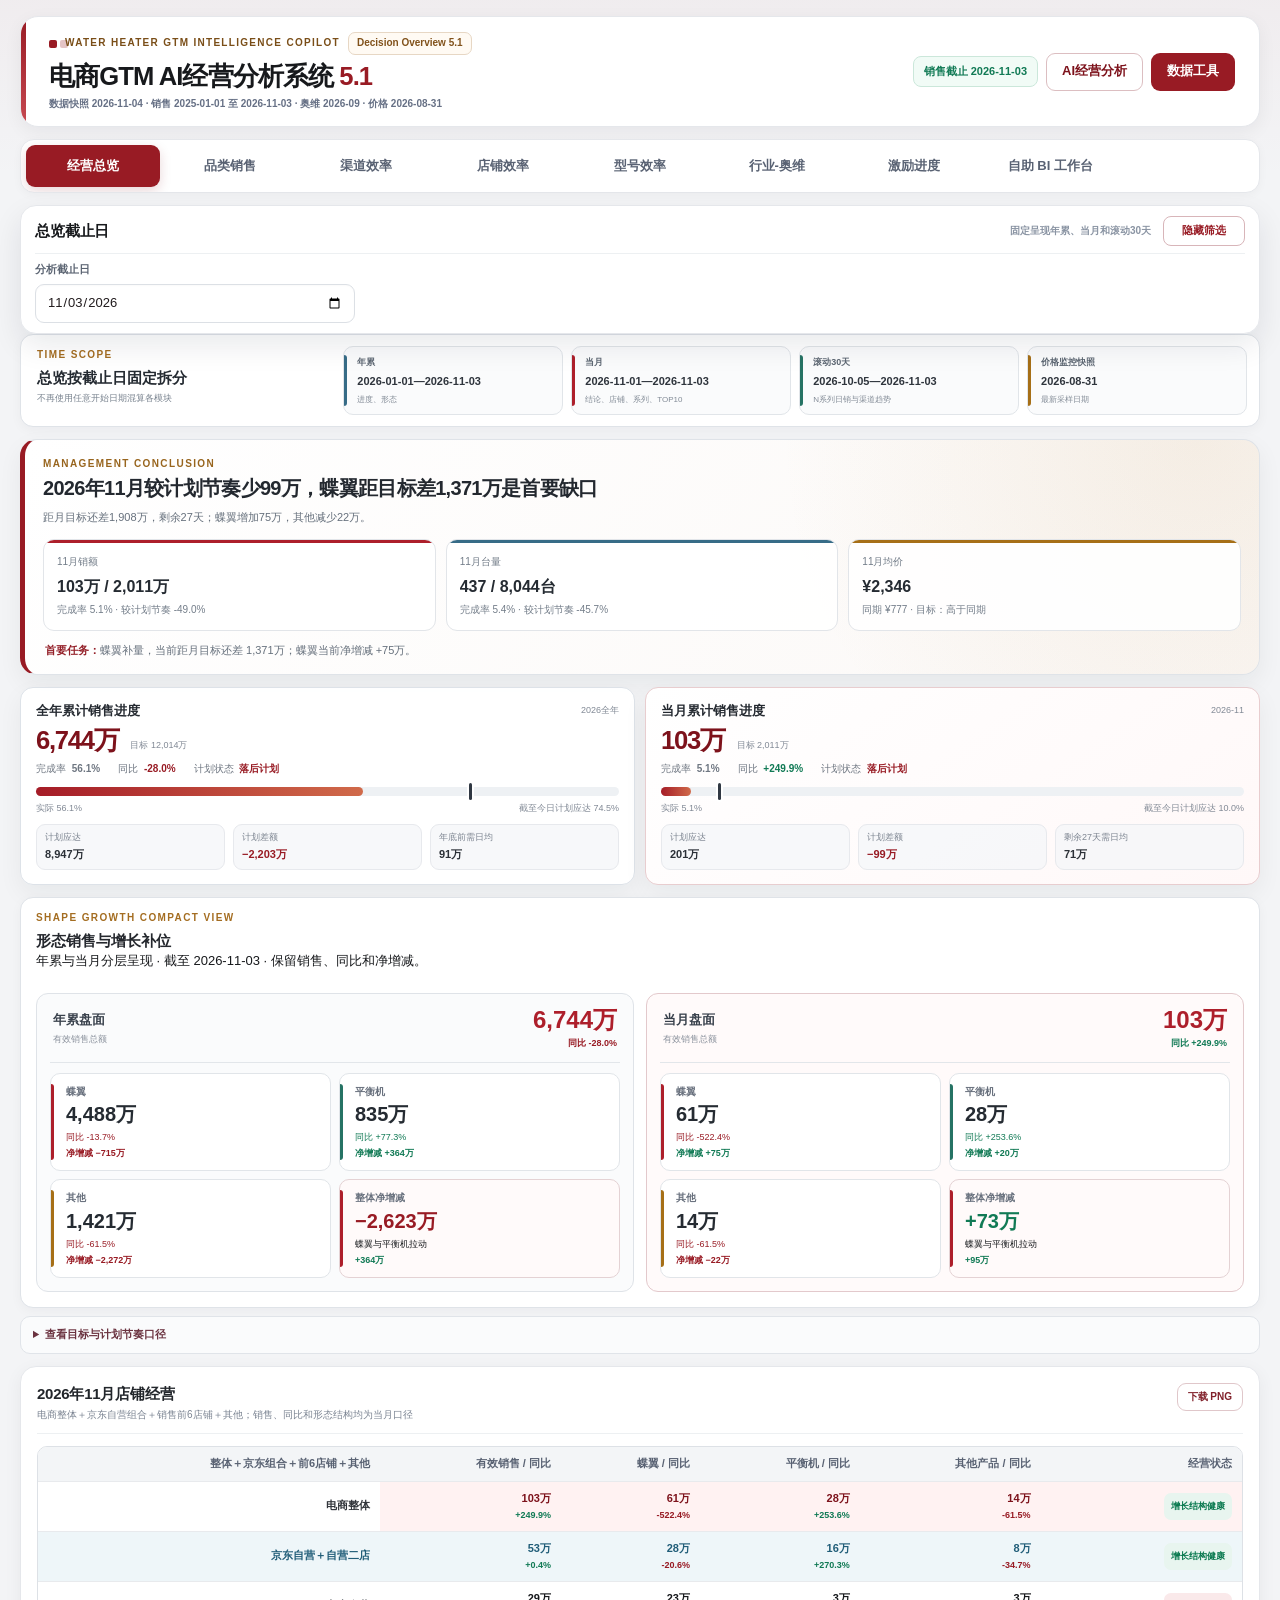
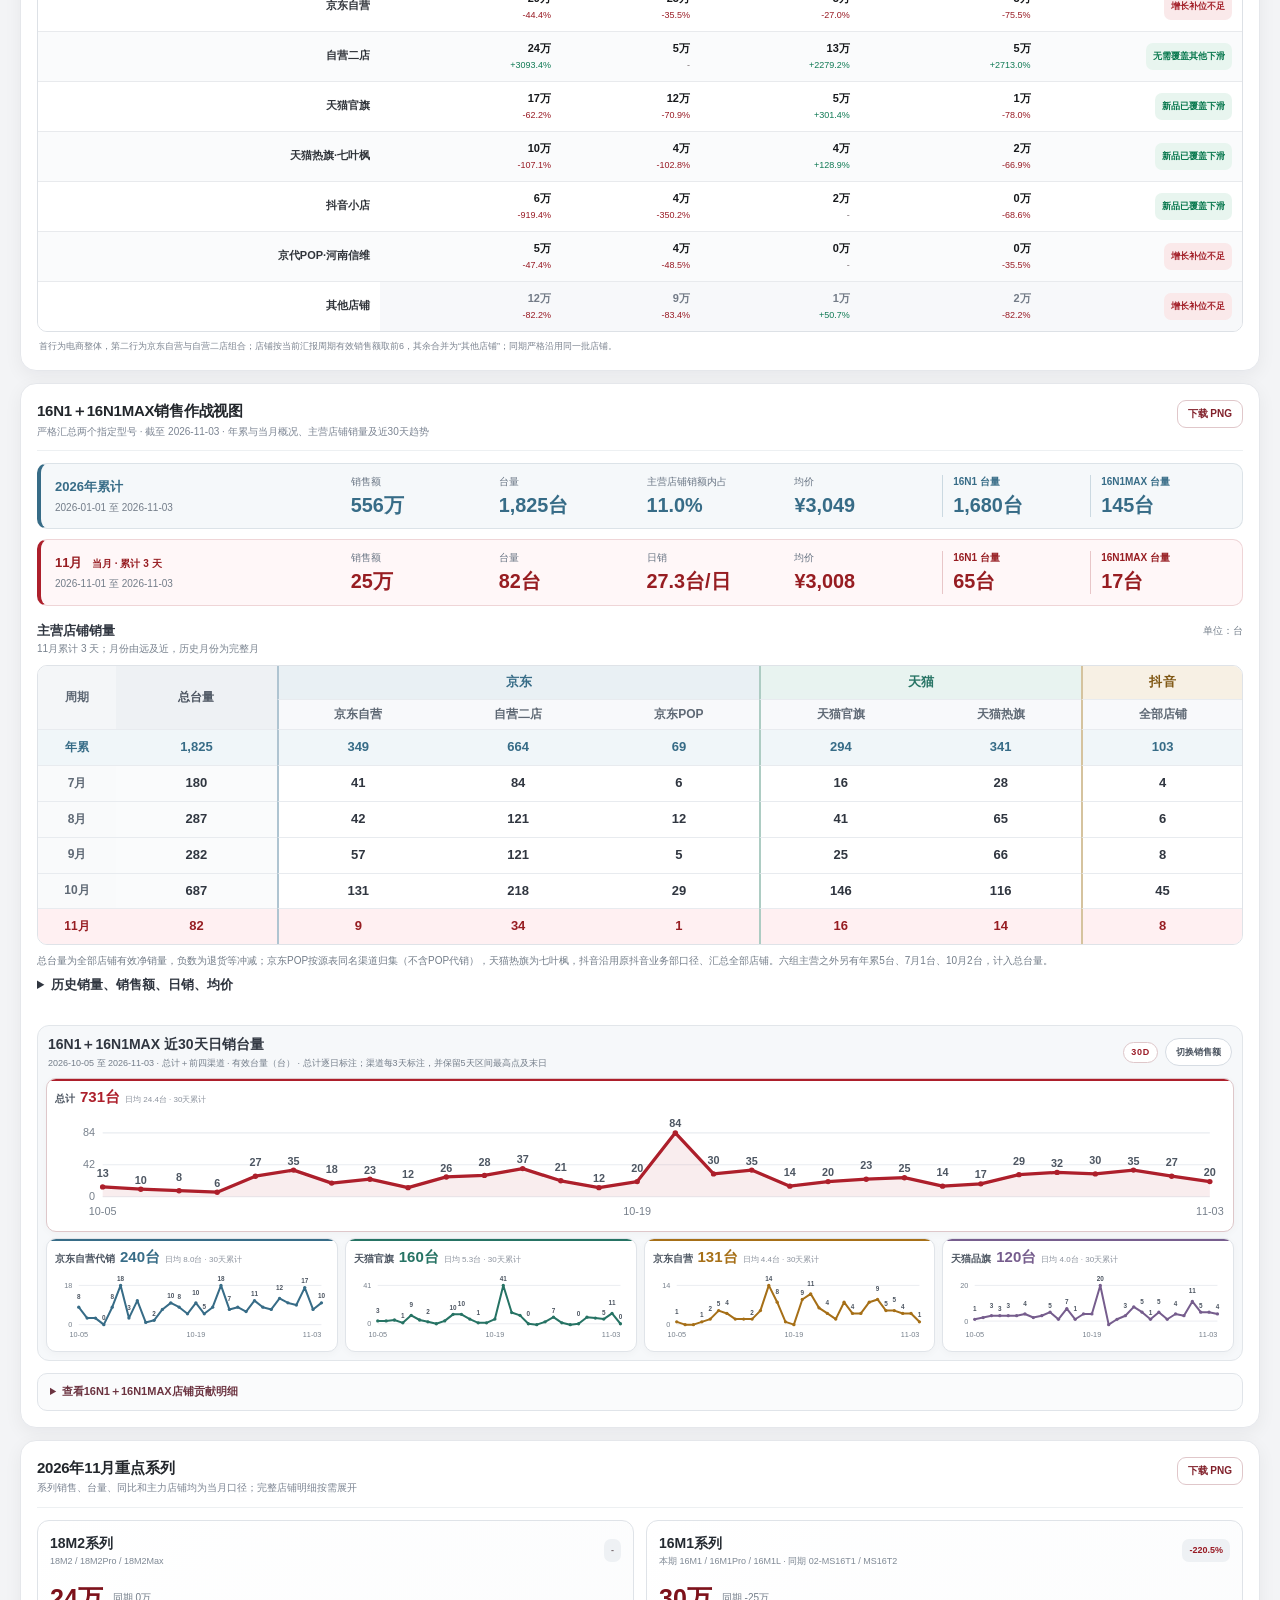
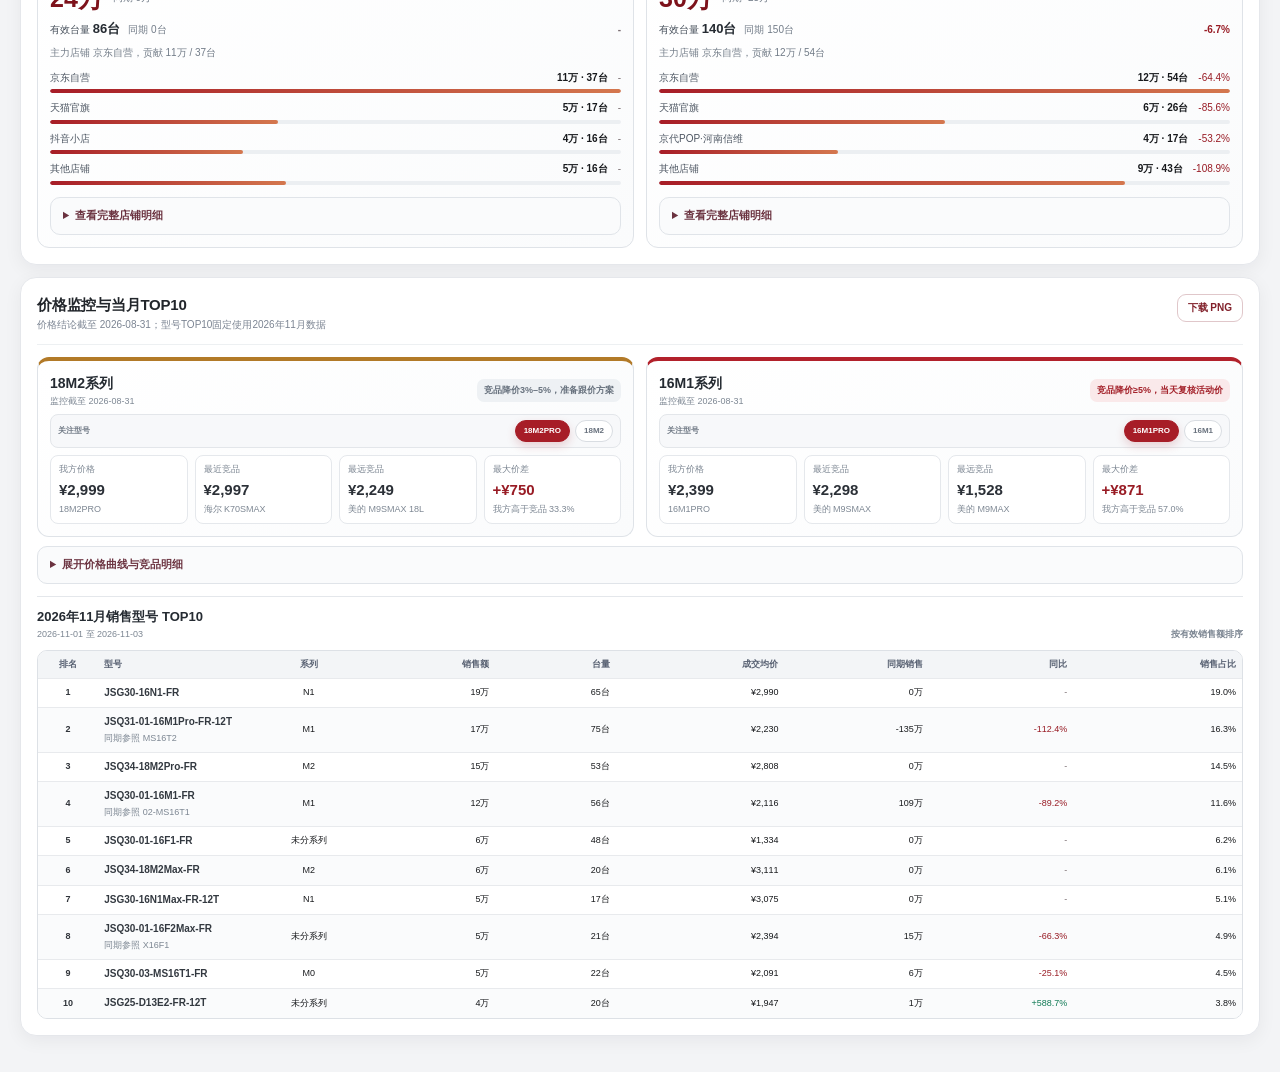
==== commit 6e156285: "更新5.1看板销售至2026-11-03、奥维至2026-09" ====
--- a/index.html
+++ b/index.html
@@ -6,7 +6,7 @@
     <meta name="theme-color" content="#971d22" />
     <title>电商GTM AI经营分析系统 5.1</title>
     <link rel="icon" href="data:image/svg+xml,%3Csvg xmlns='http://www.w3.org/2000/svg' viewBox='0 0 64 64'%3E%3Crect width='64' height='64' rx='16' fill='%238b1720'/%3E%3Ctext x='32' y='42' text-anchor='middle' font-size='31' font-family='Arial' font-weight='700' fill='white'%3E5.1%3C/text%3E%3C/svg%3E" />
-    <link rel="stylesheet" href="styles.css?v=20261104-133755" />
+    <link rel="stylesheet" href="styles.css?v=20261104-174833" />
   </head>
   <body class="v42 v49 v50 v51">
     <div class="page-shell">
@@ -18,7 +18,7 @@
             <span class="version-badge">Decision Overview 5.1</span>
           </div>
           <h1>电商GTM AI经营分析系统 <span>5.1</span></h1>
-          <p class="source-line" id="sourceLine">正在读取本地数据快照…</p>
+          <p class="source-line" id="sourceLine">正在加载经营数据…</p>
         </div>
         <div class="header-actions">
           <span class="snapshot-badge">AI深度分析版</span>
@@ -74,7 +74,9 @@
 
         <div id="ai-panel" class="ai-panel glass" hidden aria-live="polite"></div>
 
-        <section id="dashboardContent" aria-live="polite"></section>
+        <section id="dashboardContent" aria-live="polite">
+          <div class="empty-state"><div class="empty-state-inner"><h2>正在加载销售快照…</h2><p>总览就绪后，市场明细在需要时读取。</p></div></div>
+        </section>
         <section id="selfBiMount" aria-label="自助 BI 工作台" hidden>
           <iframe id="selfBiFrame" title="自助 BI 工作台" loading="lazy"></iframe>
         </section>
@@ -128,8 +130,7 @@
 
     <div class="toast" id="toast" role="status" aria-live="polite"></div>
 
-    <script src="water-heater-data-loader.js?v=20261104-133755"></script>
-    <script src="data/income-data.js?v=20261104-133755"></script>
-    <script type="module" src="app.js?v=20261104-133755"></script>
+    <script src="water-heater-data-loader.js?v=20261104-174833"></script>
+    <script type="module" src="app.js?v=20261104-174833"></script>
   </body>
 </html>
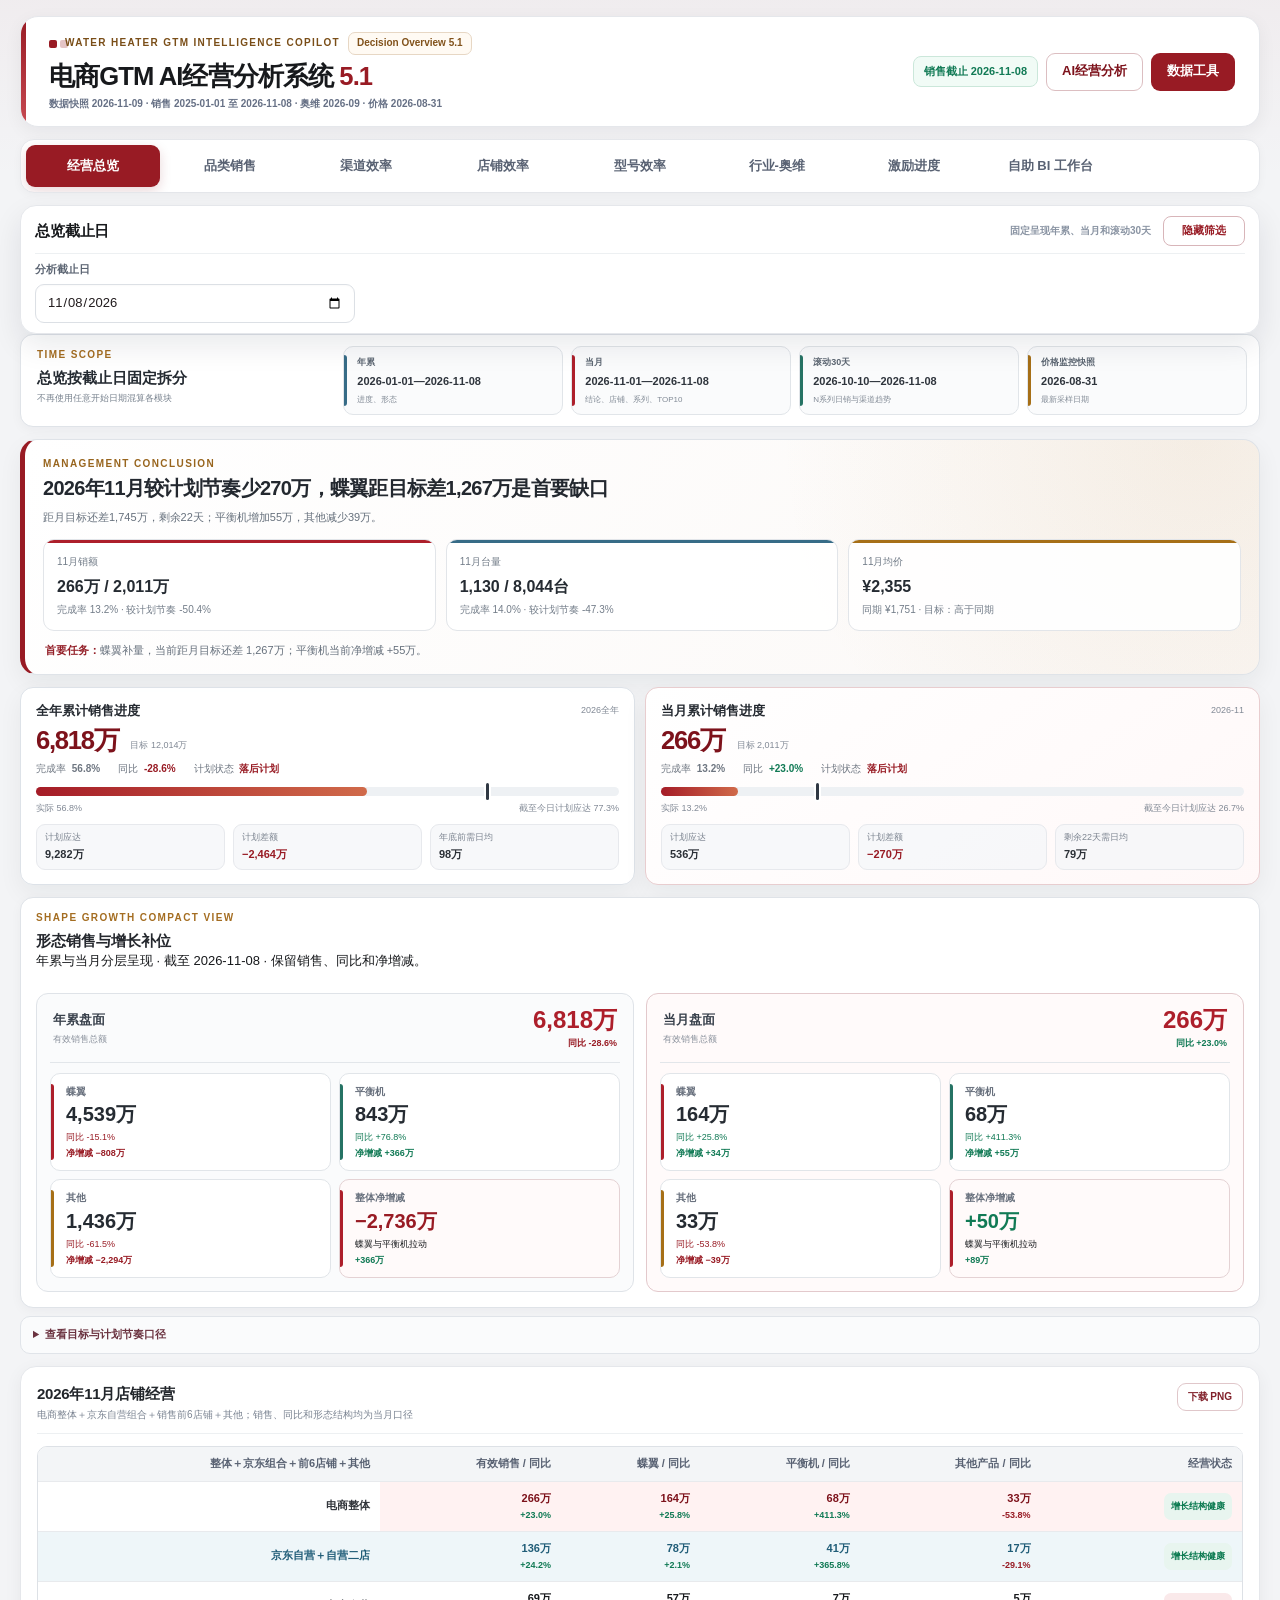
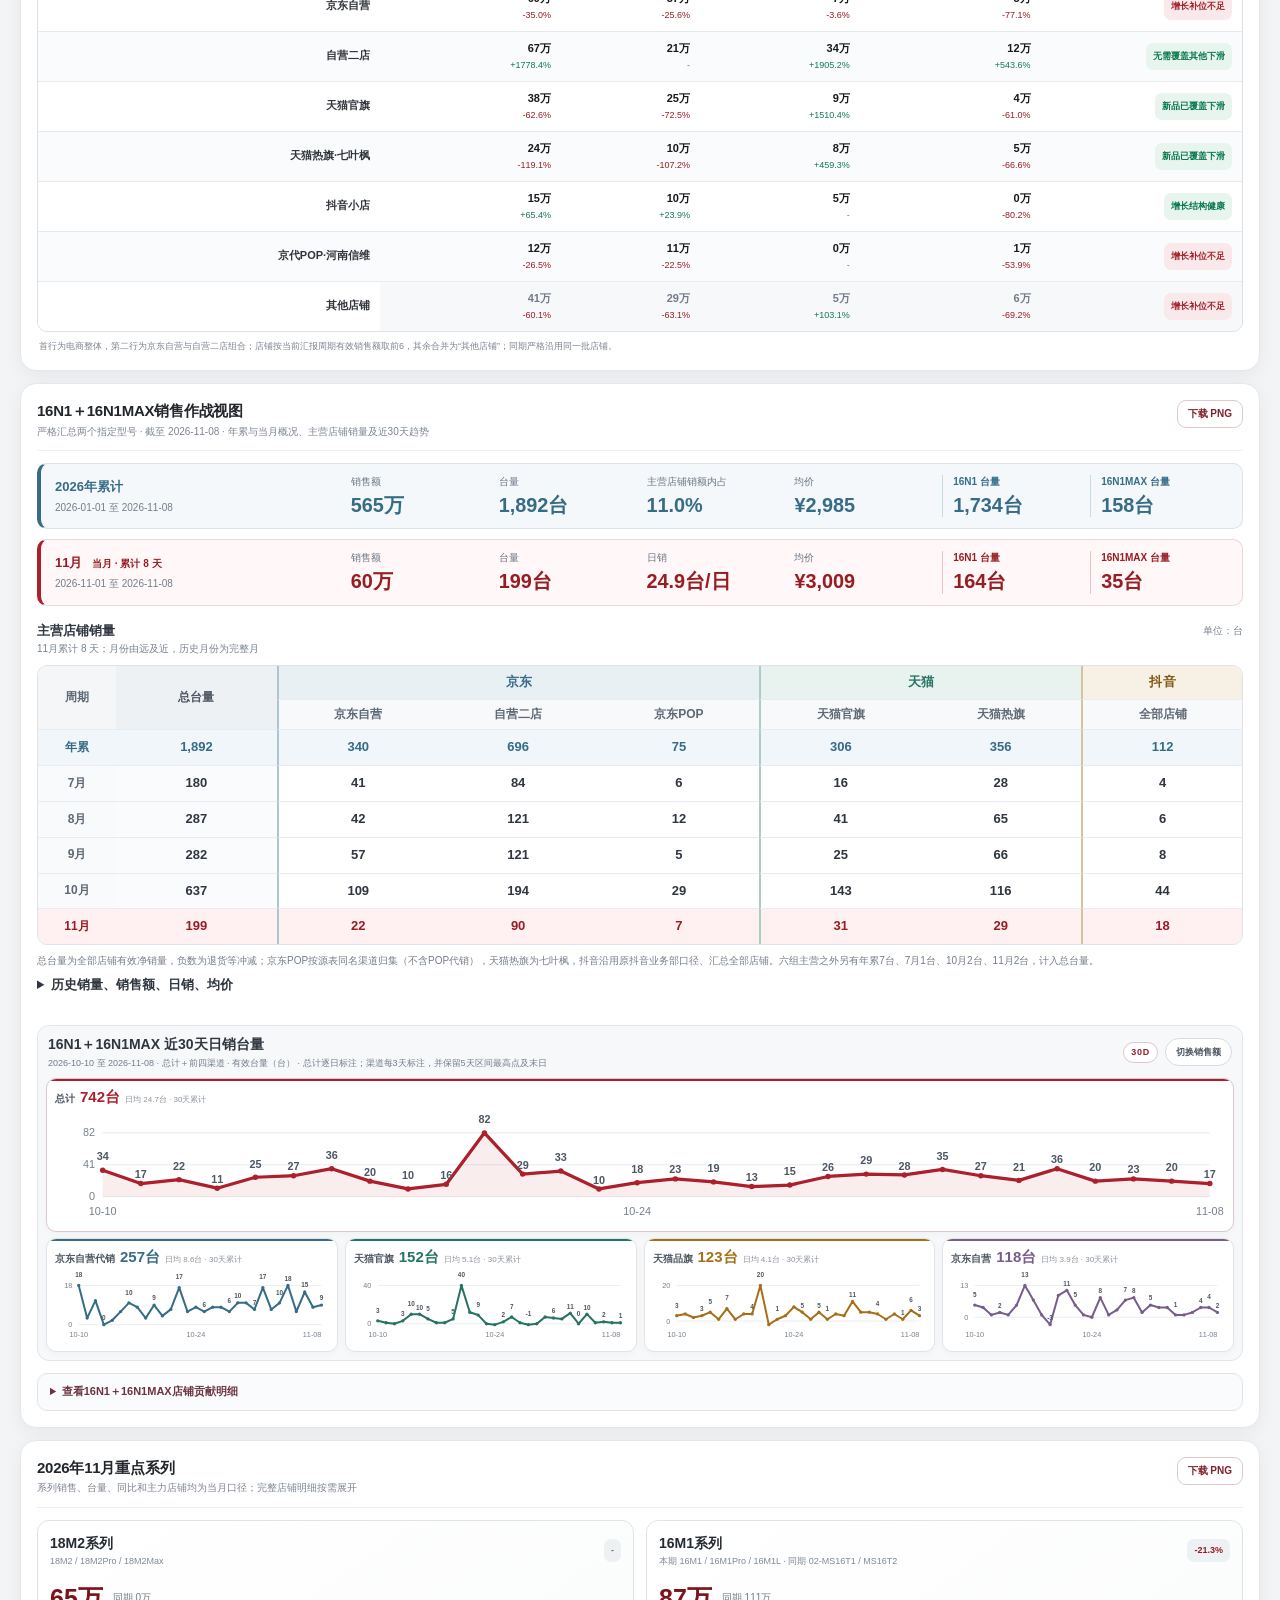
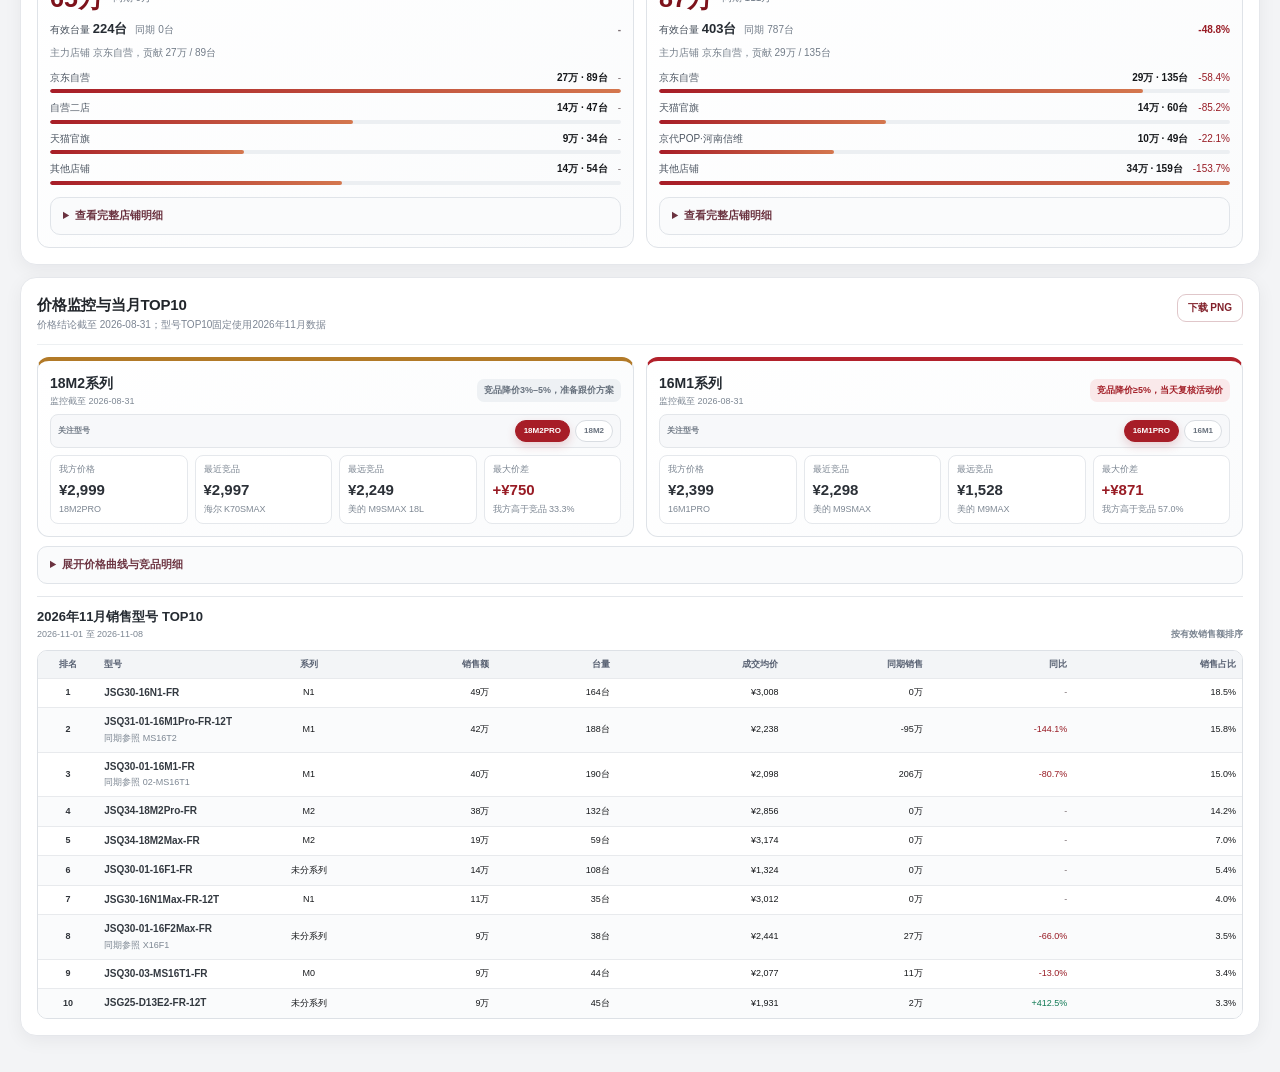
==== commit 9371105f: "更新5.1看板销售至2026-11-08、奥维至2026-09" ====
--- a/index.html
+++ b/index.html
@@ -6,7 +6,7 @@
     <meta name="theme-color" content="#971d22" />
     <title>电商GTM AI经营分析系统 5.1</title>
     <link rel="icon" href="data:image/svg+xml,%3Csvg xmlns='http://www.w3.org/2000/svg' viewBox='0 0 64 64'%3E%3Crect width='64' height='64' rx='16' fill='%238b1720'/%3E%3Ctext x='32' y='42' text-anchor='middle' font-size='31' font-family='Arial' font-weight='700' fill='white'%3E5.1%3C/text%3E%3C/svg%3E" />
-    <link rel="stylesheet" href="styles.css?v=20261104-174833" />
+    <link rel="stylesheet" href="styles.css?v=20261109-203809" />
   </head>
   <body class="v42 v49 v50 v51">
     <div class="page-shell">
@@ -130,7 +130,7 @@
 
     <div class="toast" id="toast" role="status" aria-live="polite"></div>
 
-    <script src="water-heater-data-loader.js?v=20261104-174833"></script>
-    <script type="module" src="app.js?v=20261104-174833"></script>
+    <script src="water-heater-data-loader.js?v=20261109-203809"></script>
+    <script type="module" src="app.js?v=20261109-203809"></script>
   </body>
 </html>
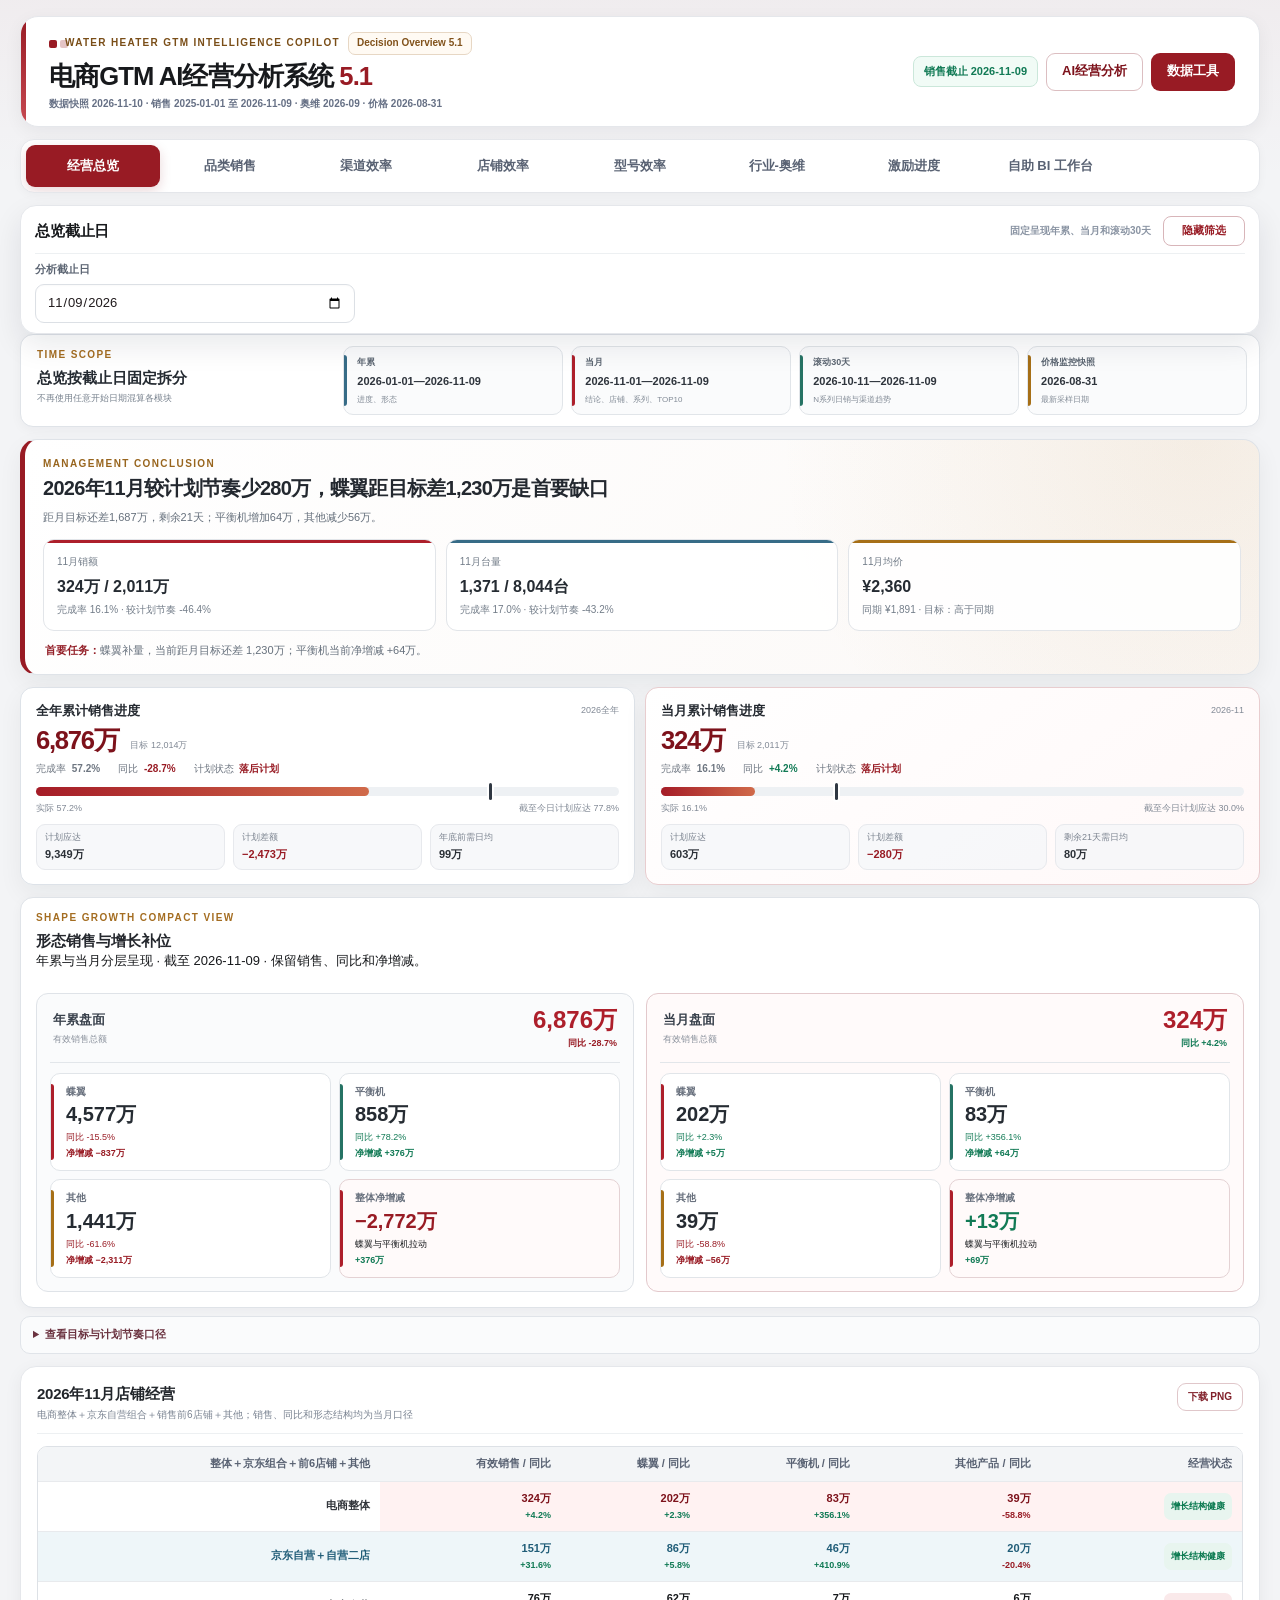
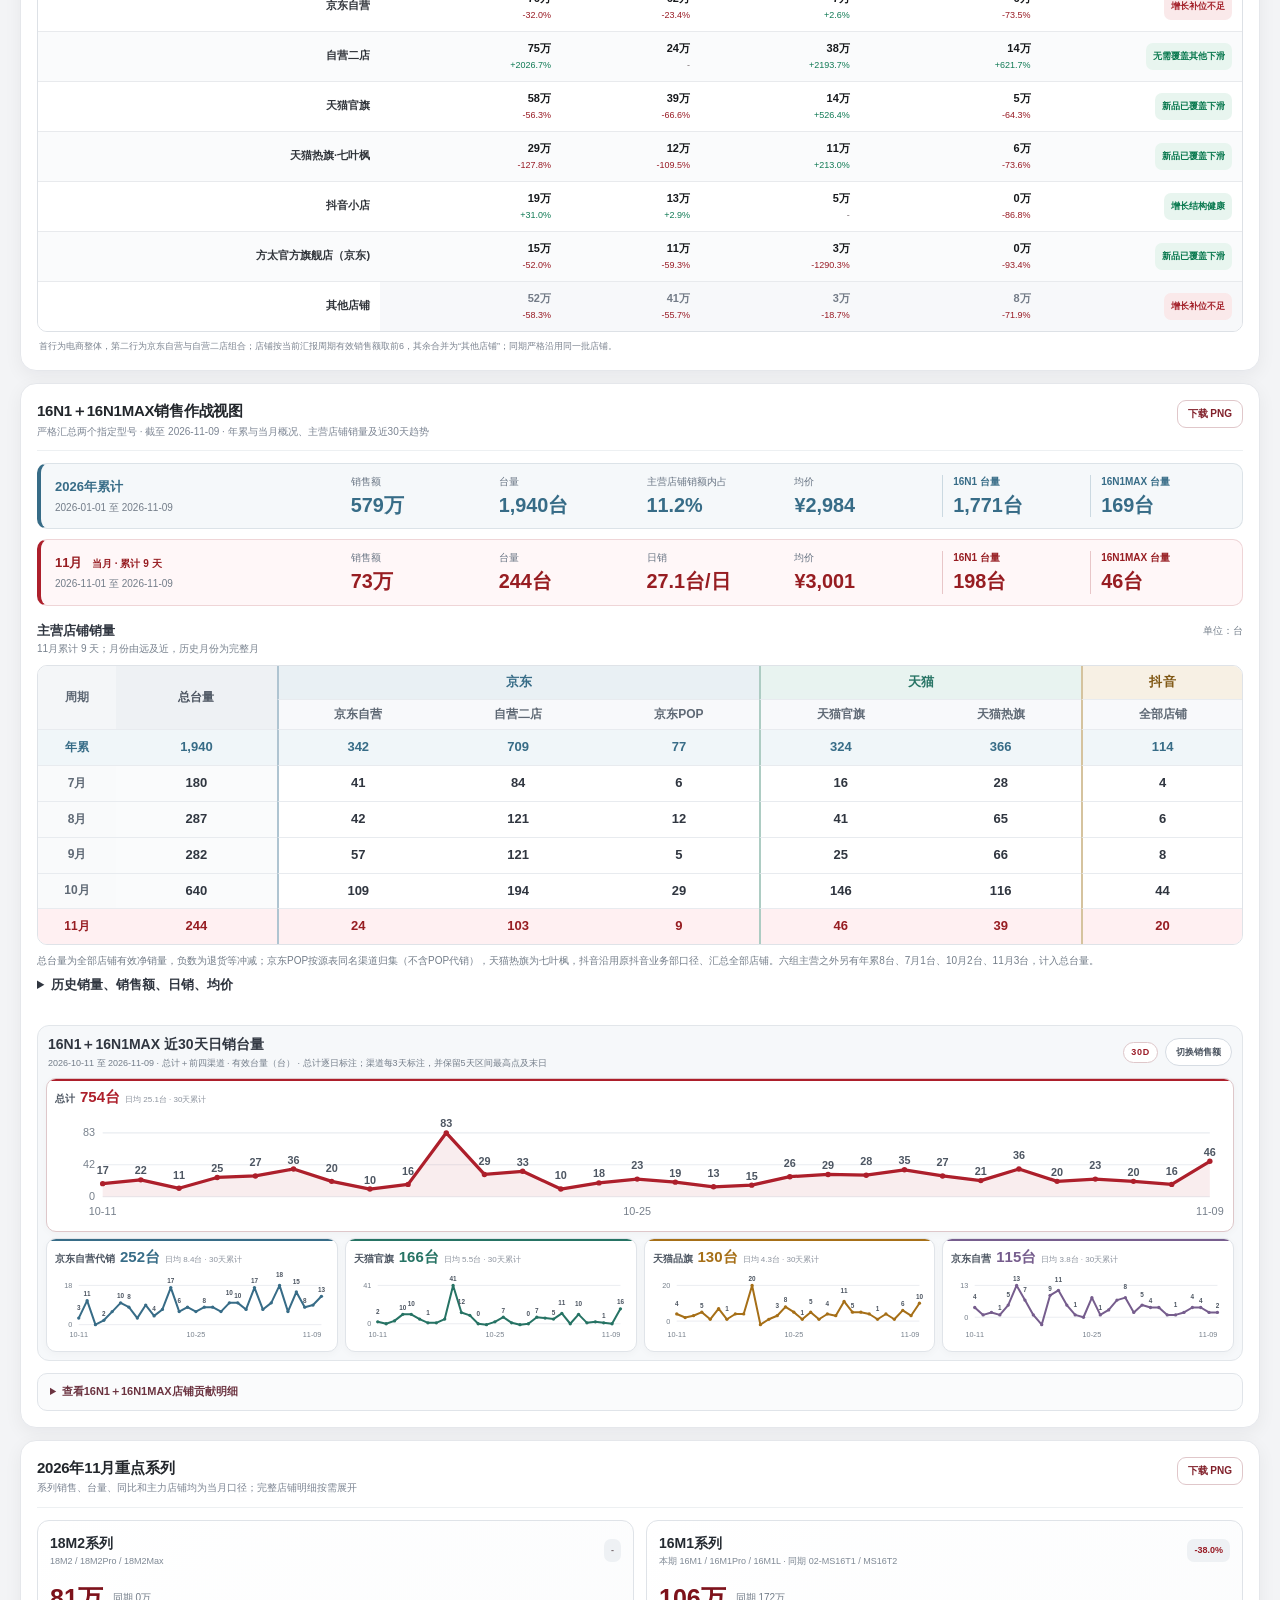
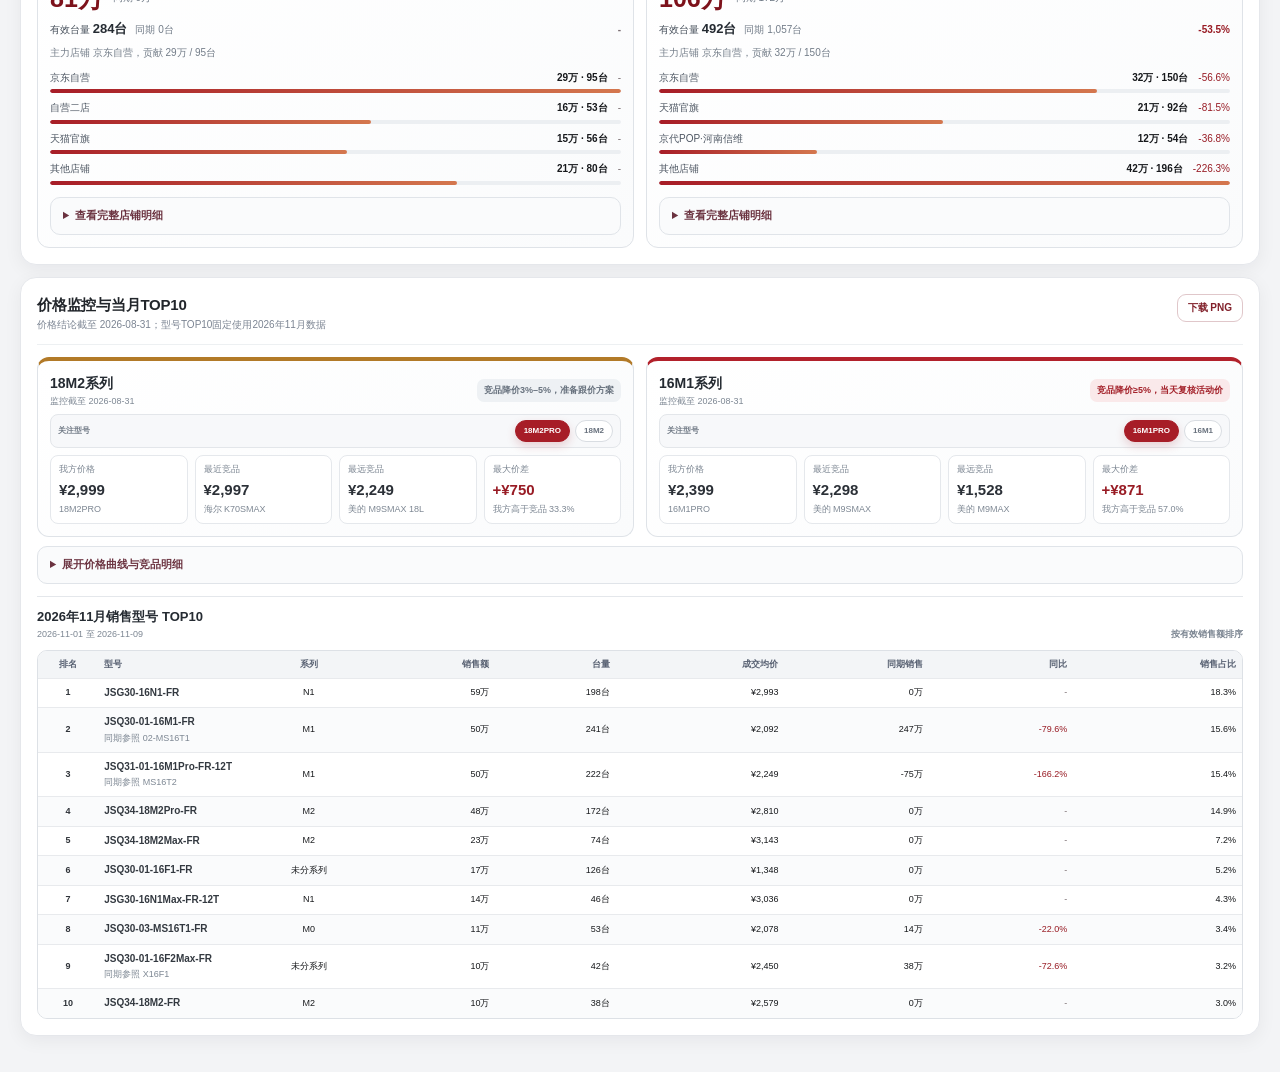
==== commit 5f95a249: "更新5.1看板销售至2026-11-09、奥维至2026-09" ====
--- a/index.html
+++ b/index.html
@@ -6,7 +6,7 @@
     <meta name="theme-color" content="#971d22" />
     <title>电商GTM AI经营分析系统 5.1</title>
     <link rel="icon" href="data:image/svg+xml,%3Csvg xmlns='http://www.w3.org/2000/svg' viewBox='0 0 64 64'%3E%3Crect width='64' height='64' rx='16' fill='%238b1720'/%3E%3Ctext x='32' y='42' text-anchor='middle' font-size='31' font-family='Arial' font-weight='700' fill='white'%3E5.1%3C/text%3E%3C/svg%3E" />
-    <link rel="stylesheet" href="styles.css?v=20261109-203809" />
+    <link rel="stylesheet" href="styles.css?v=20261110-131827" />
   </head>
   <body class="v42 v49 v50 v51">
     <div class="page-shell">
@@ -130,7 +130,7 @@
 
     <div class="toast" id="toast" role="status" aria-live="polite"></div>
 
-    <script src="water-heater-data-loader.js?v=20261109-203809"></script>
-    <script type="module" src="app.js?v=20261109-203809"></script>
+    <script src="water-heater-data-loader.js?v=20261110-131827"></script>
+    <script type="module" src="app.js?v=20261110-131827"></script>
   </body>
 </html>
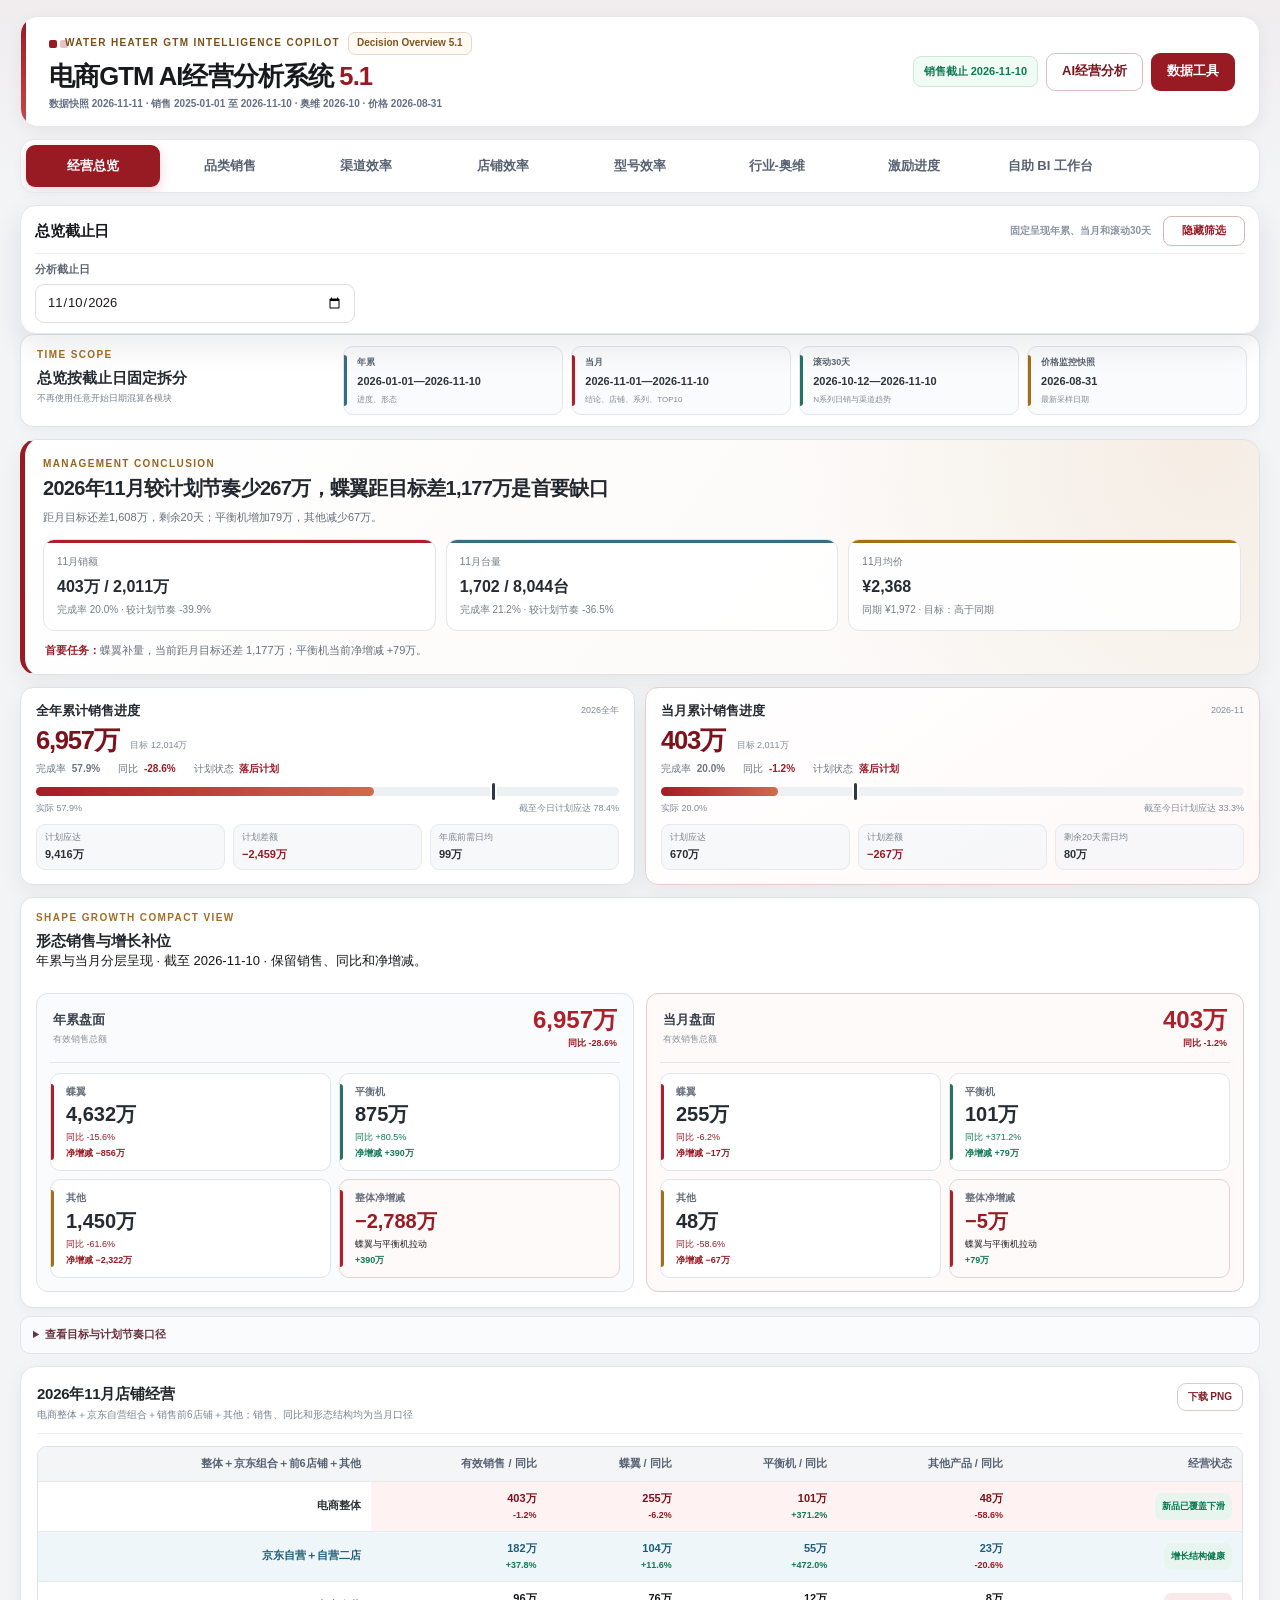
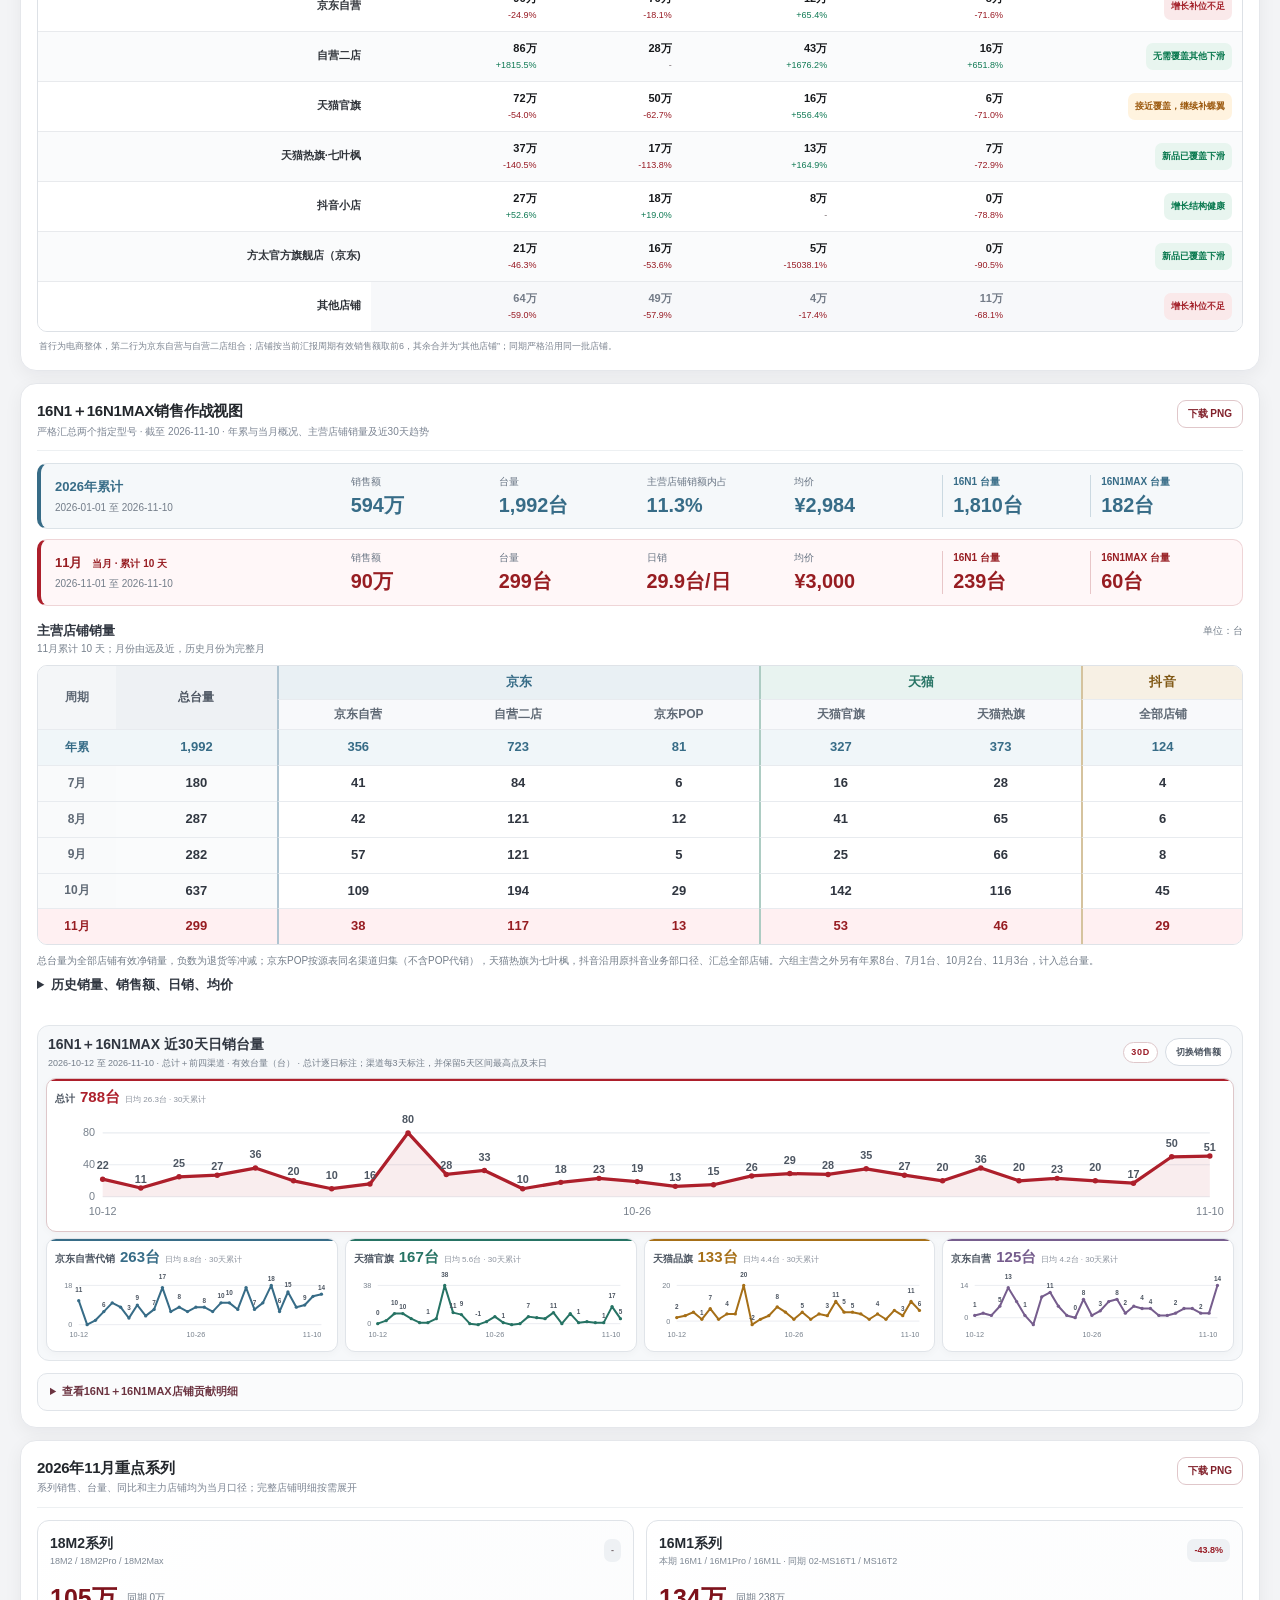
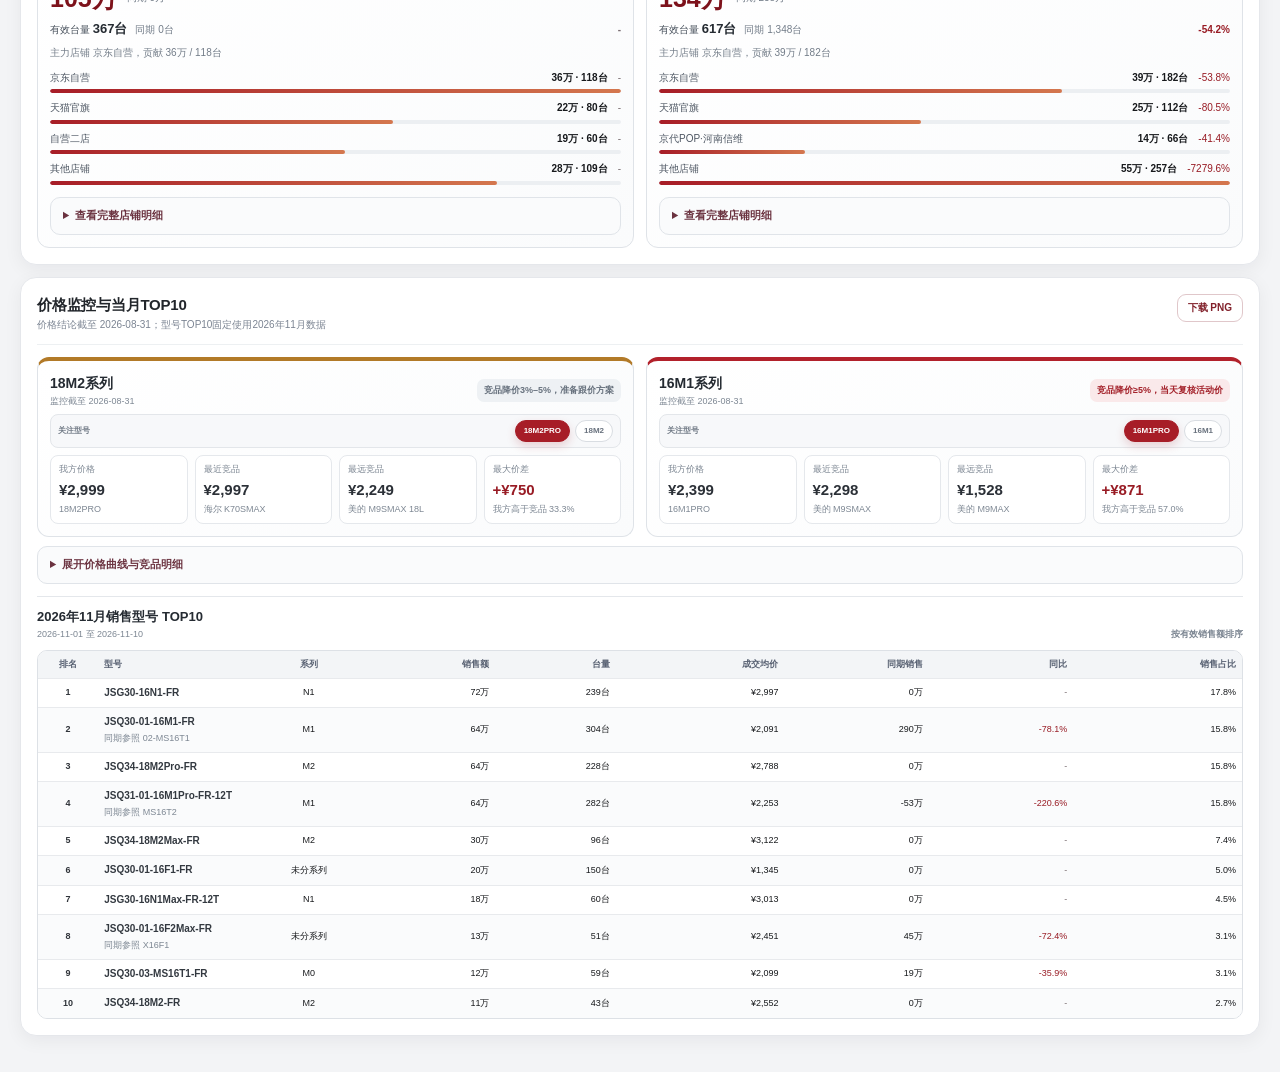
==== commit 2afa6713: "更新5.1看板销售至2026-11-10、奥维至2026-10" ====
--- a/index.html
+++ b/index.html
@@ -6,7 +6,7 @@
     <meta name="theme-color" content="#971d22" />
     <title>电商GTM AI经营分析系统 5.1</title>
     <link rel="icon" href="data:image/svg+xml,%3Csvg xmlns='http://www.w3.org/2000/svg' viewBox='0 0 64 64'%3E%3Crect width='64' height='64' rx='16' fill='%238b1720'/%3E%3Ctext x='32' y='42' text-anchor='middle' font-size='31' font-family='Arial' font-weight='700' fill='white'%3E5.1%3C/text%3E%3C/svg%3E" />
-    <link rel="stylesheet" href="styles.css?v=20261110-131827" />
+    <link rel="stylesheet" href="styles.css?v=20261111-150303" />
   </head>
   <body class="v42 v49 v50 v51">
     <div class="page-shell">
@@ -130,7 +130,7 @@
 
     <div class="toast" id="toast" role="status" aria-live="polite"></div>
 
-    <script src="water-heater-data-loader.js?v=20261110-131827"></script>
-    <script type="module" src="app.js?v=20261110-131827"></script>
+    <script src="water-heater-data-loader.js?v=20261111-150303"></script>
+    <script type="module" src="app.js?v=20261111-150303"></script>
   </body>
 </html>
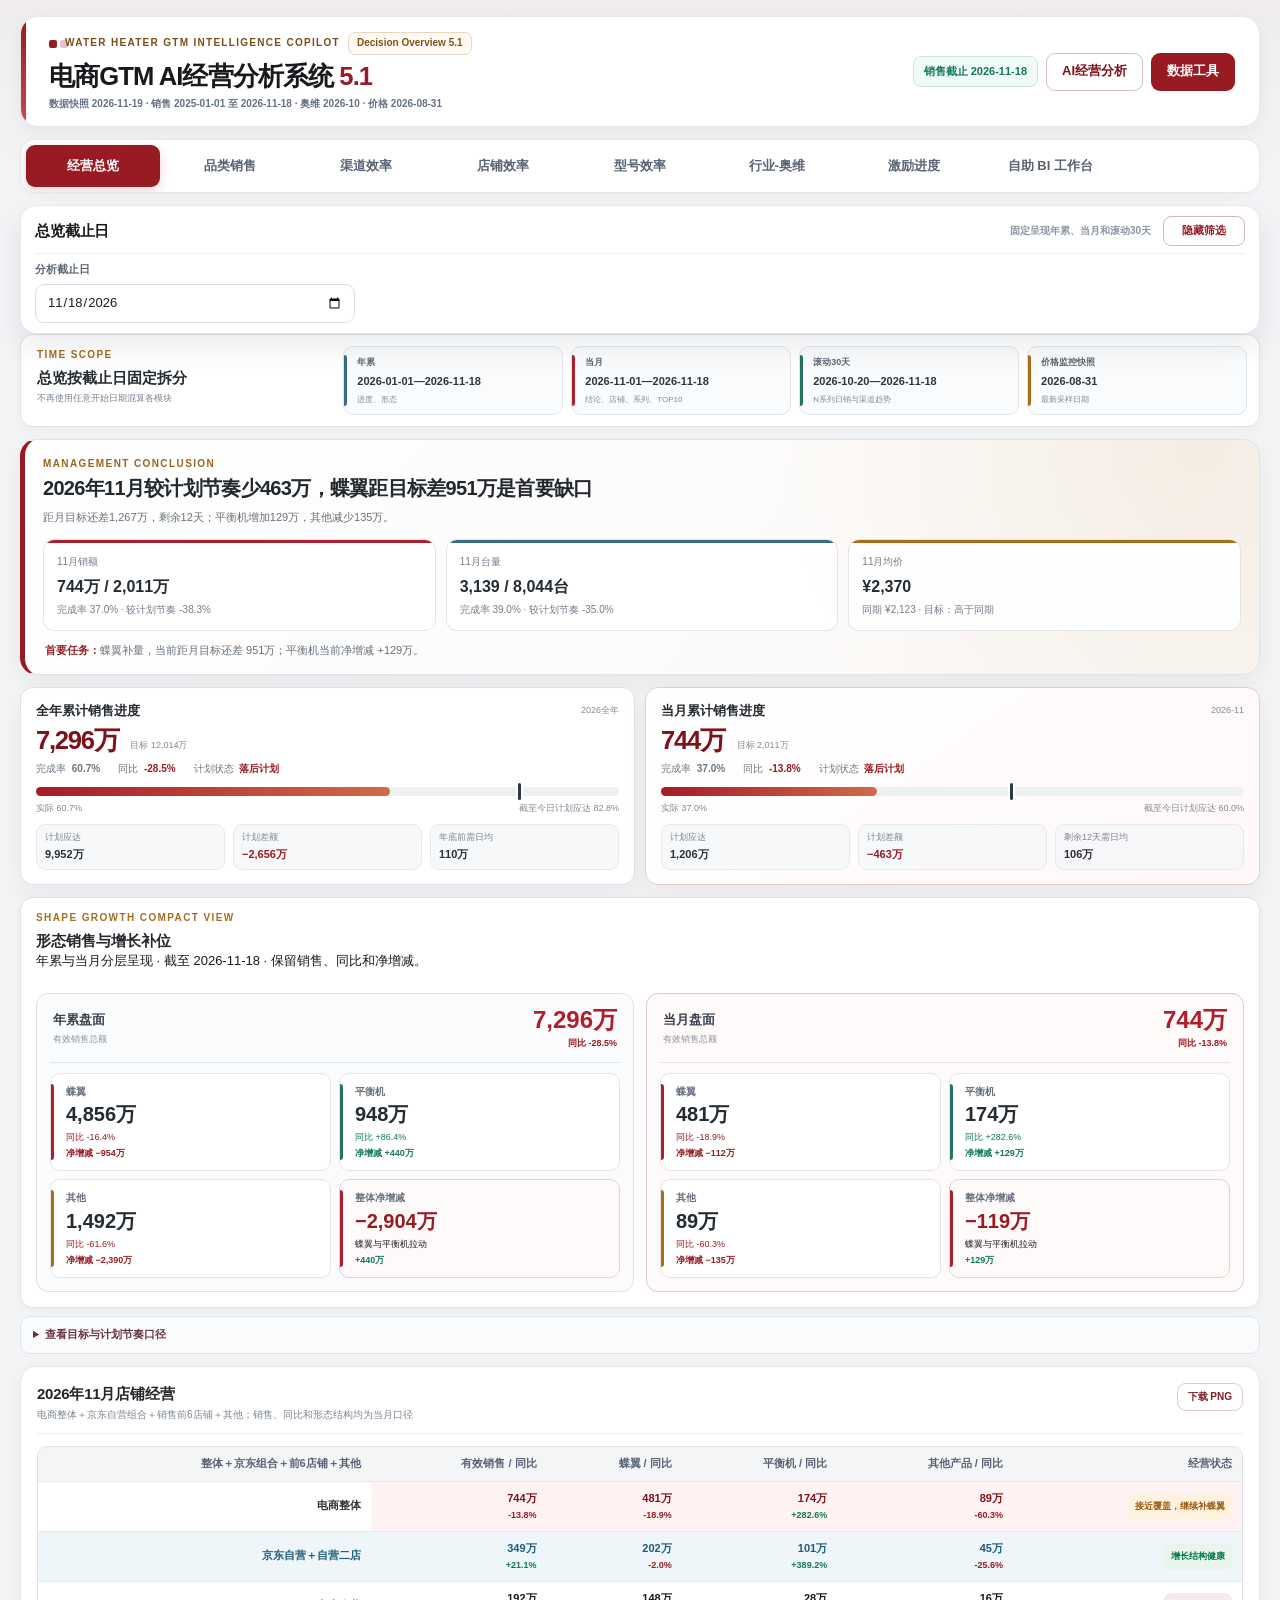
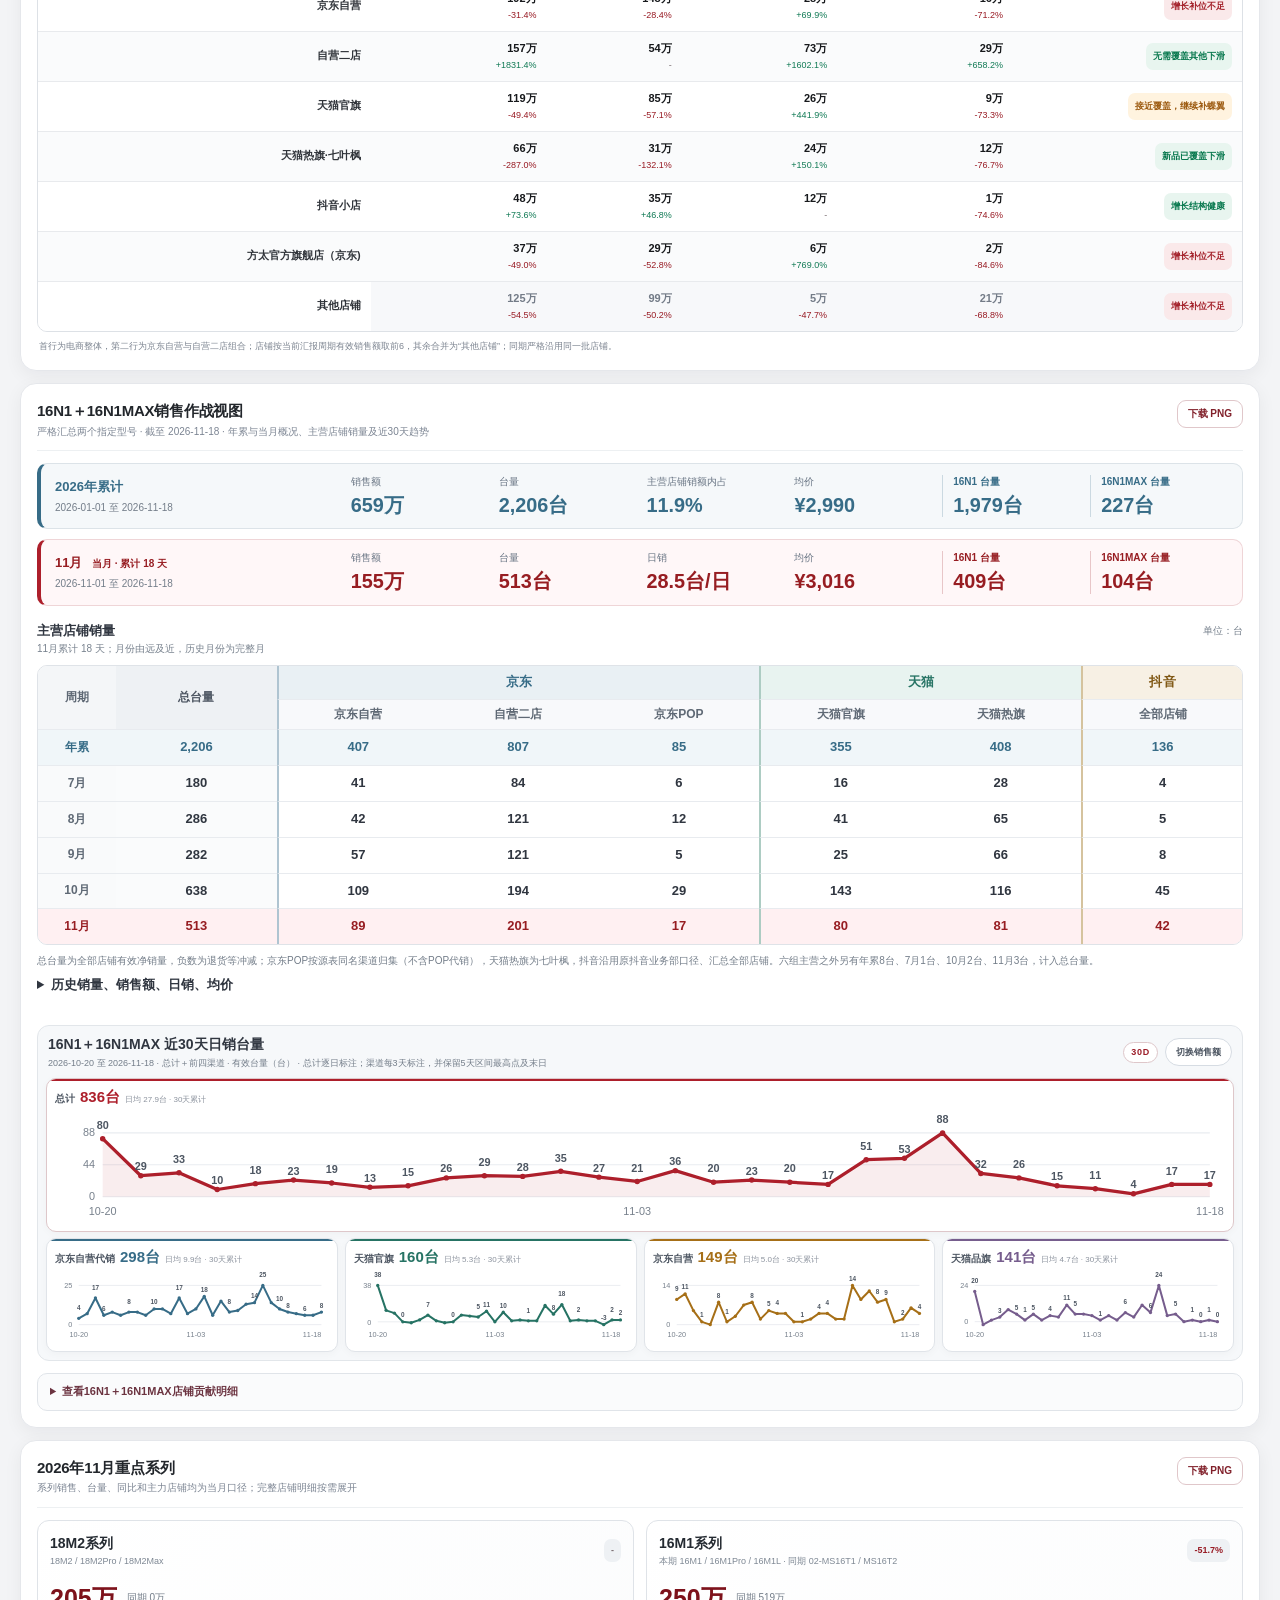
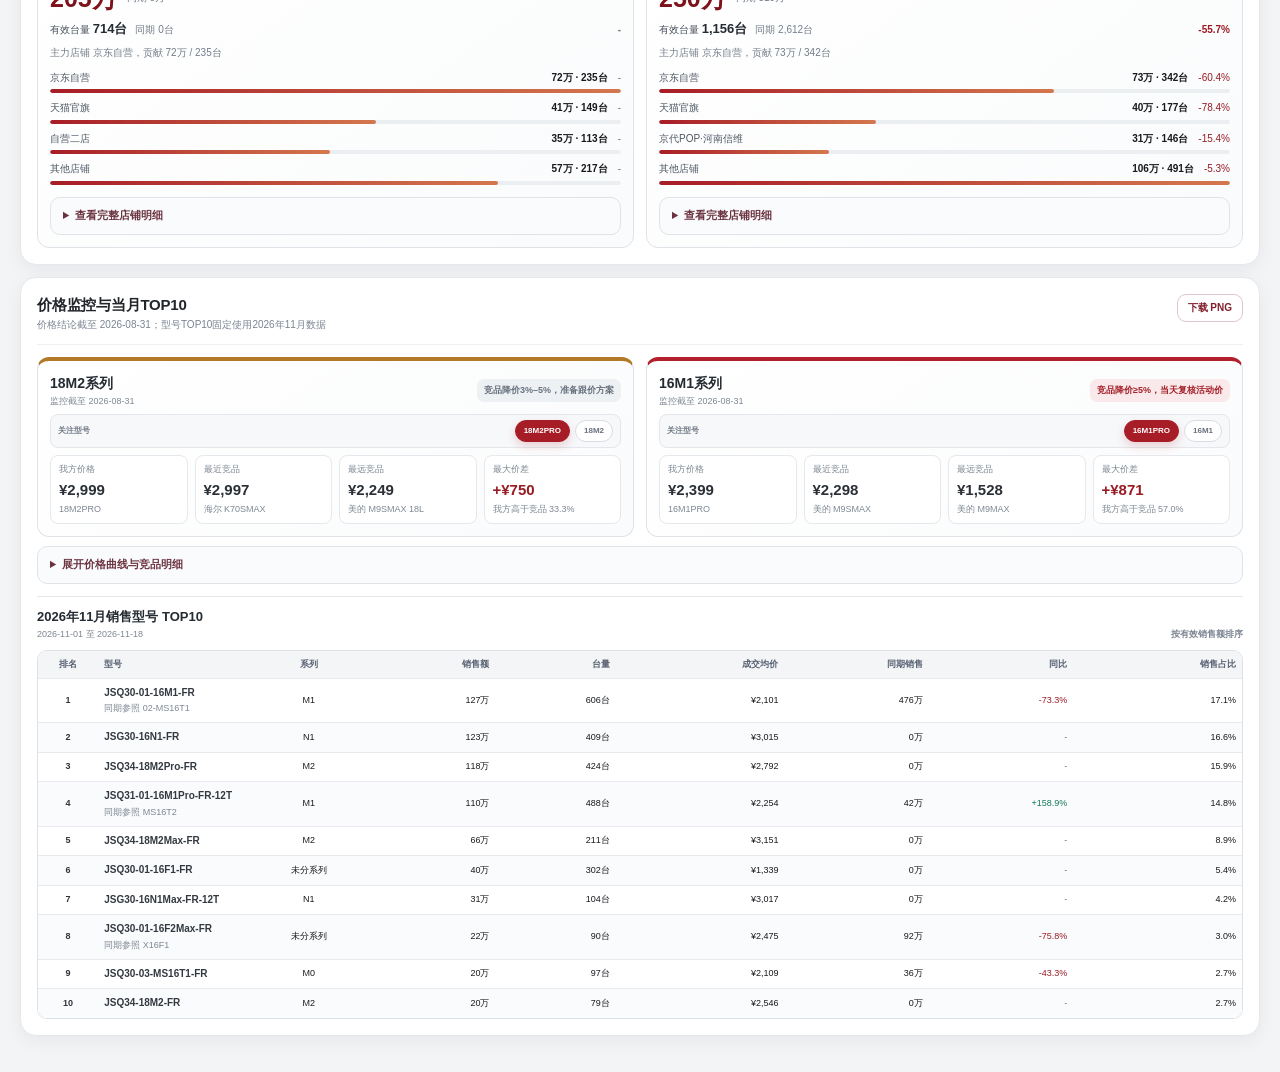
==== commit 2dd79486: "更新5.1看板销售至2026-11-18、奥维至2026-10" ====
--- a/index.html
+++ b/index.html
@@ -6,7 +6,7 @@
     <meta name="theme-color" content="#971d22" />
     <title>电商GTM AI经营分析系统 5.1</title>
     <link rel="icon" href="data:image/svg+xml,%3Csvg xmlns='http://www.w3.org/2000/svg' viewBox='0 0 64 64'%3E%3Crect width='64' height='64' rx='16' fill='%238b1720'/%3E%3Ctext x='32' y='42' text-anchor='middle' font-size='31' font-family='Arial' font-weight='700' fill='white'%3E5.1%3C/text%3E%3C/svg%3E" />
-    <link rel="stylesheet" href="styles.css?v=20261111-150303" />
+    <link rel="stylesheet" href="styles.css?v=20261119-133427" />
   </head>
   <body class="v42 v49 v50 v51">
     <div class="page-shell">
@@ -130,7 +130,7 @@
 
     <div class="toast" id="toast" role="status" aria-live="polite"></div>
 
-    <script src="water-heater-data-loader.js?v=20261111-150303"></script>
-    <script type="module" src="app.js?v=20261111-150303"></script>
+    <script src="water-heater-data-loader.js?v=20261119-133427"></script>
+    <script type="module" src="app.js?v=20261119-133427"></script>
   </body>
 </html>
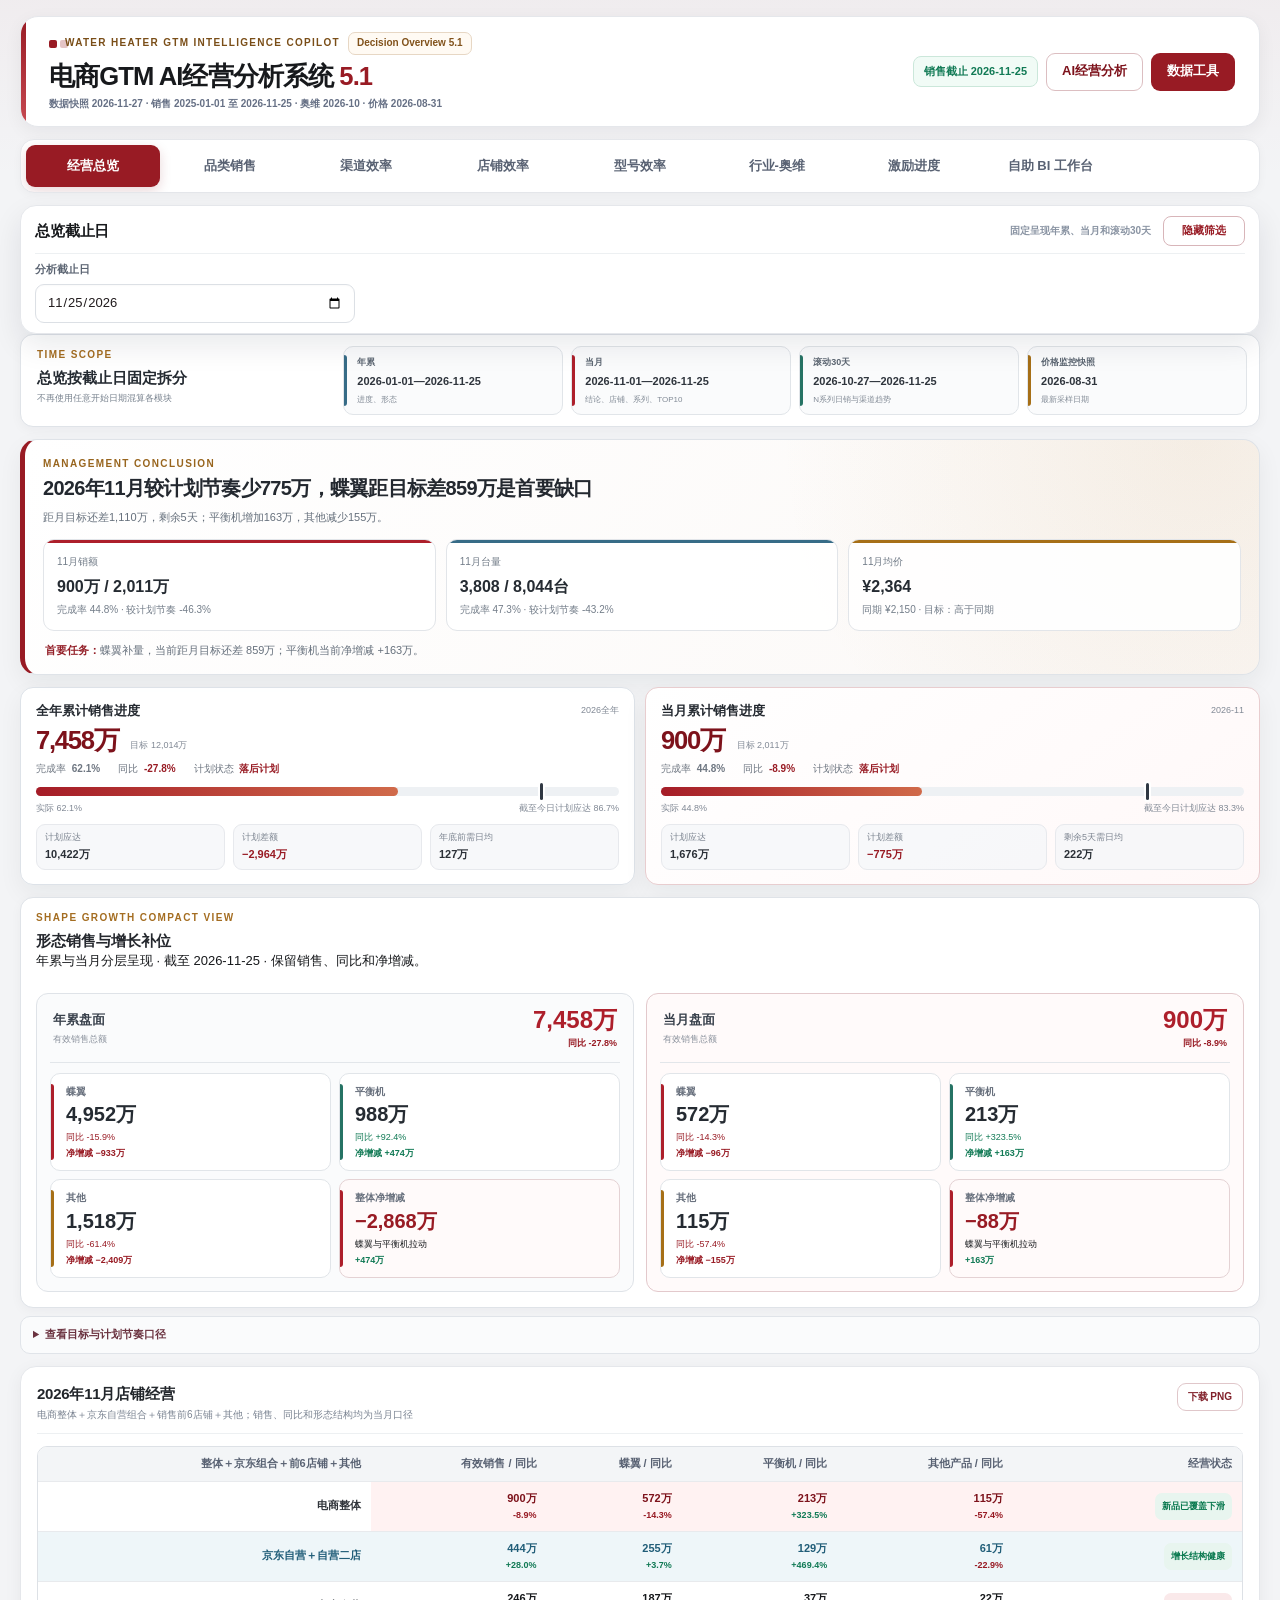
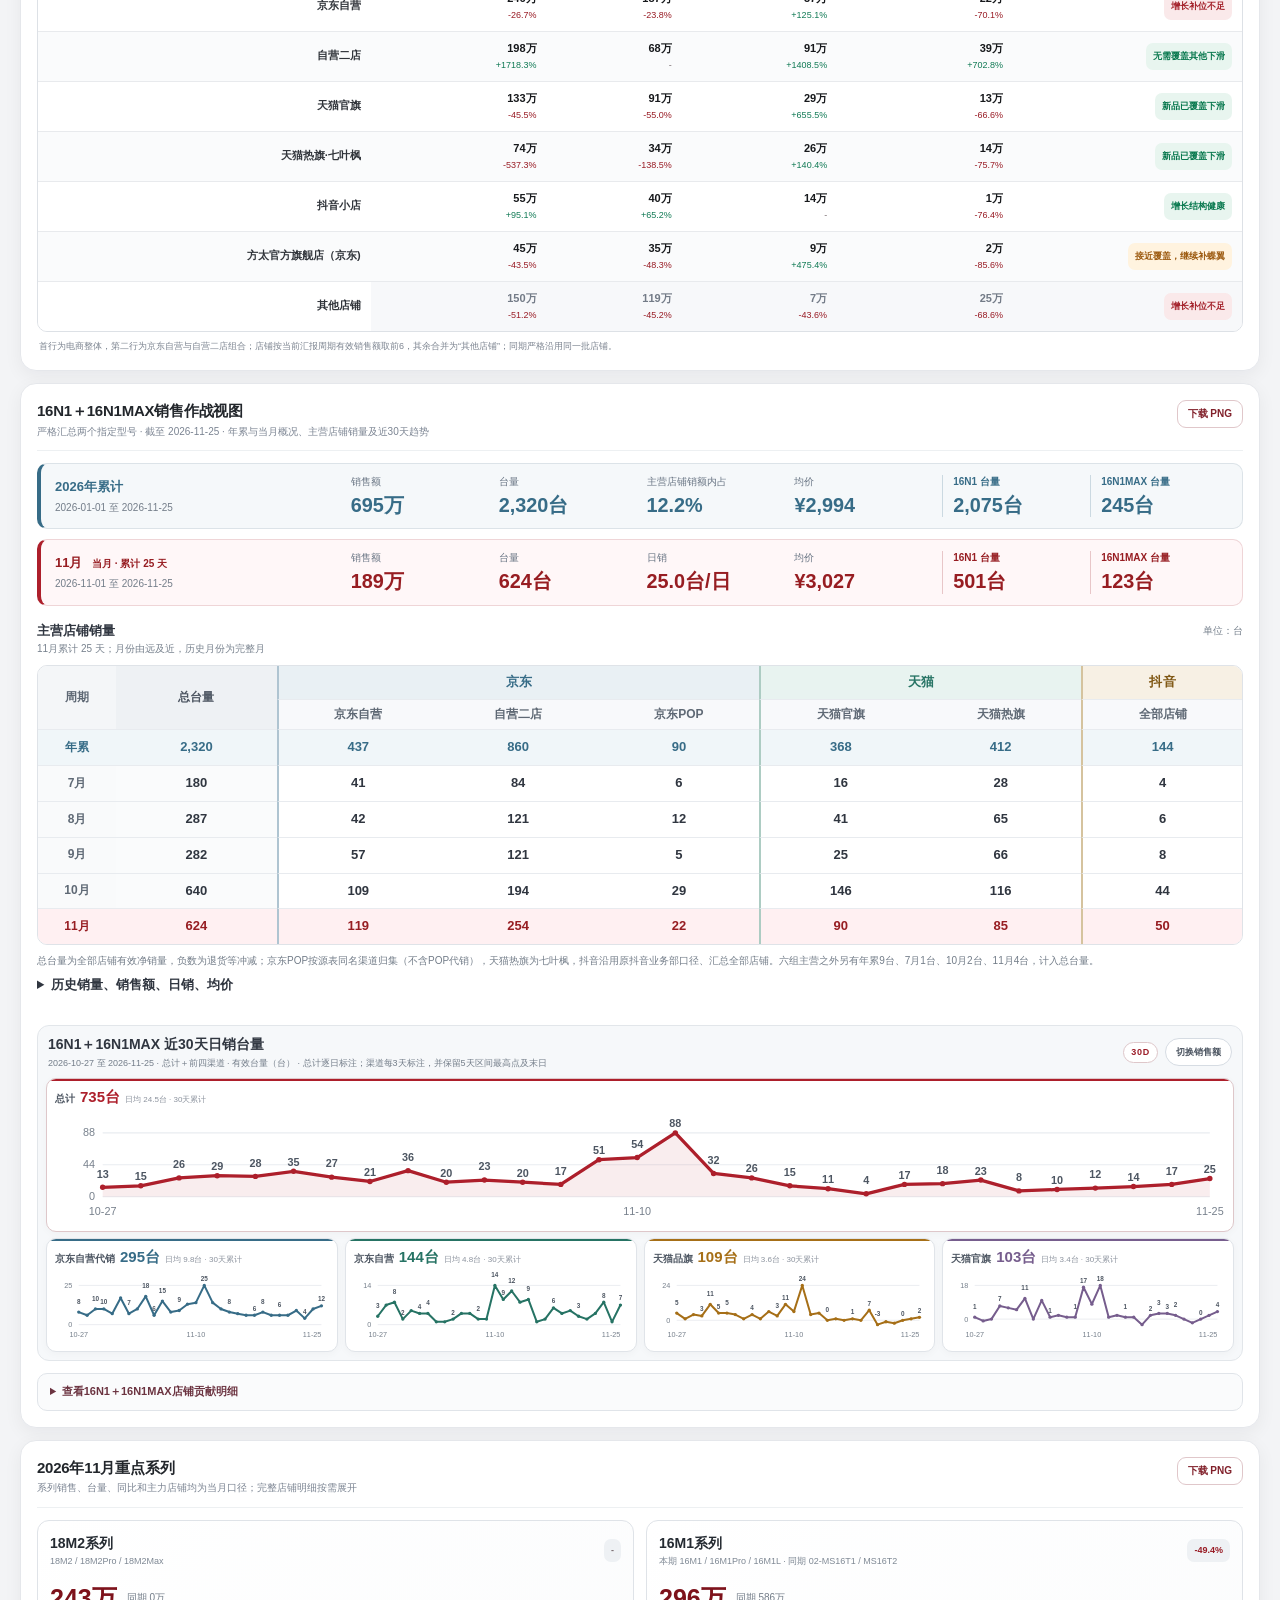
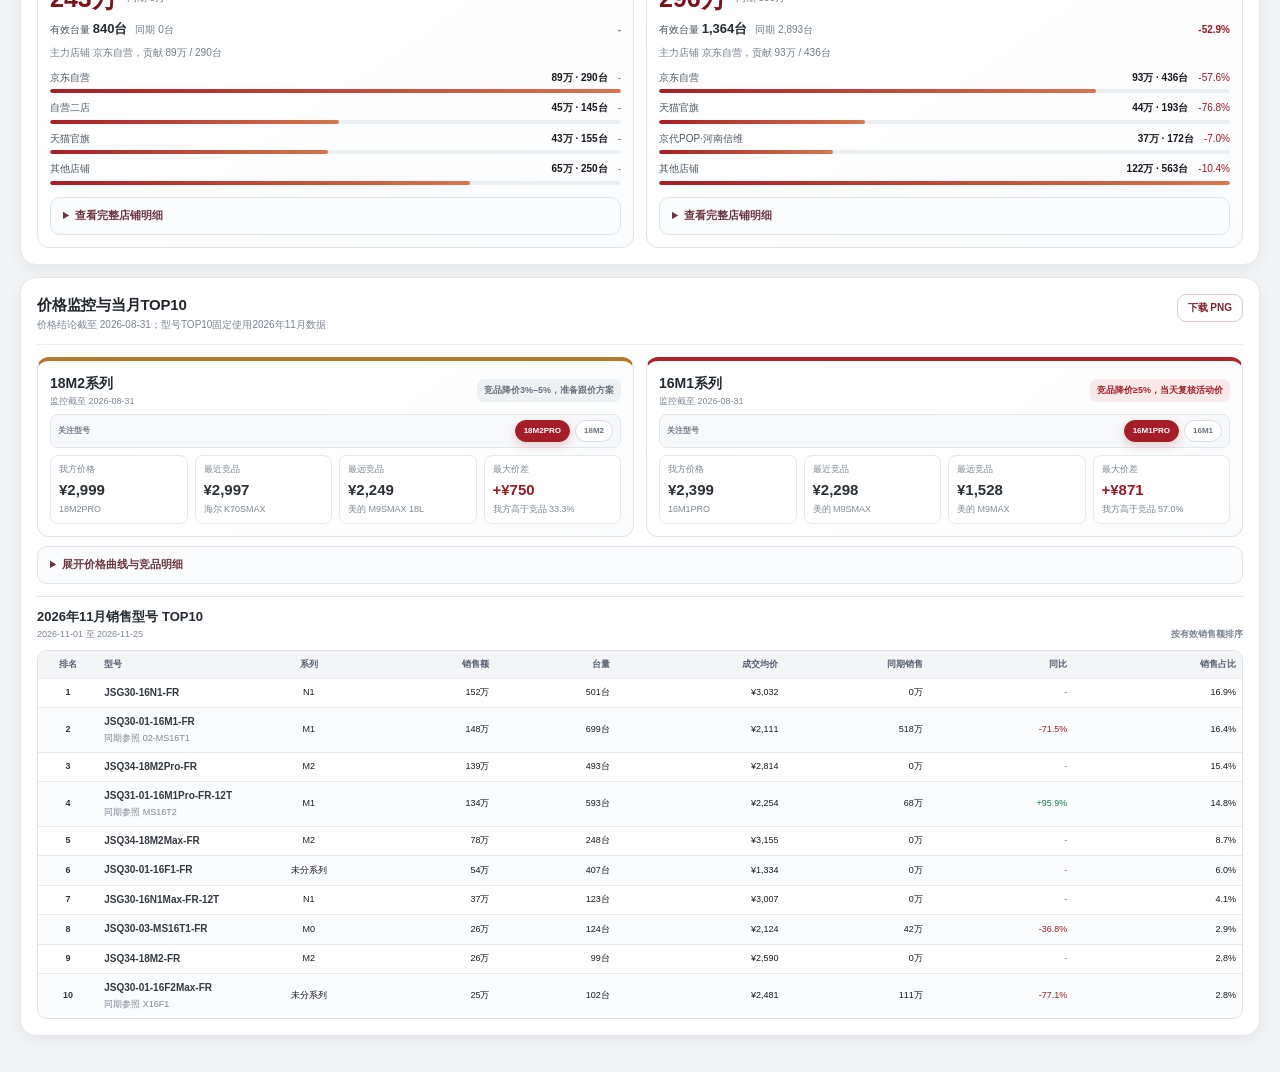
==== commit 1a04aaf7: "更新5.1看板销售至2026-11-25、奥维至2026-10" ====
--- a/index.html
+++ b/index.html
@@ -6,7 +6,7 @@
     <meta name="theme-color" content="#971d22" />
     <title>电商GTM AI经营分析系统 5.1</title>
     <link rel="icon" href="data:image/svg+xml,%3Csvg xmlns='http://www.w3.org/2000/svg' viewBox='0 0 64 64'%3E%3Crect width='64' height='64' rx='16' fill='%238b1720'/%3E%3Ctext x='32' y='42' text-anchor='middle' font-size='31' font-family='Arial' font-weight='700' fill='white'%3E5.1%3C/text%3E%3C/svg%3E" />
-    <link rel="stylesheet" href="styles.css?v=20261119-133427" />
+    <link rel="stylesheet" href="styles.css?v=20261127-130612" />
   </head>
   <body class="v42 v49 v50 v51">
     <div class="page-shell">
@@ -130,7 +130,7 @@
 
     <div class="toast" id="toast" role="status" aria-live="polite"></div>
 
-    <script src="water-heater-data-loader.js?v=20261119-133427"></script>
-    <script type="module" src="app.js?v=20261119-133427"></script>
+    <script src="water-heater-data-loader.js?v=20261127-130612"></script>
+    <script type="module" src="app.js?v=20261127-130612"></script>
   </body>
 </html>
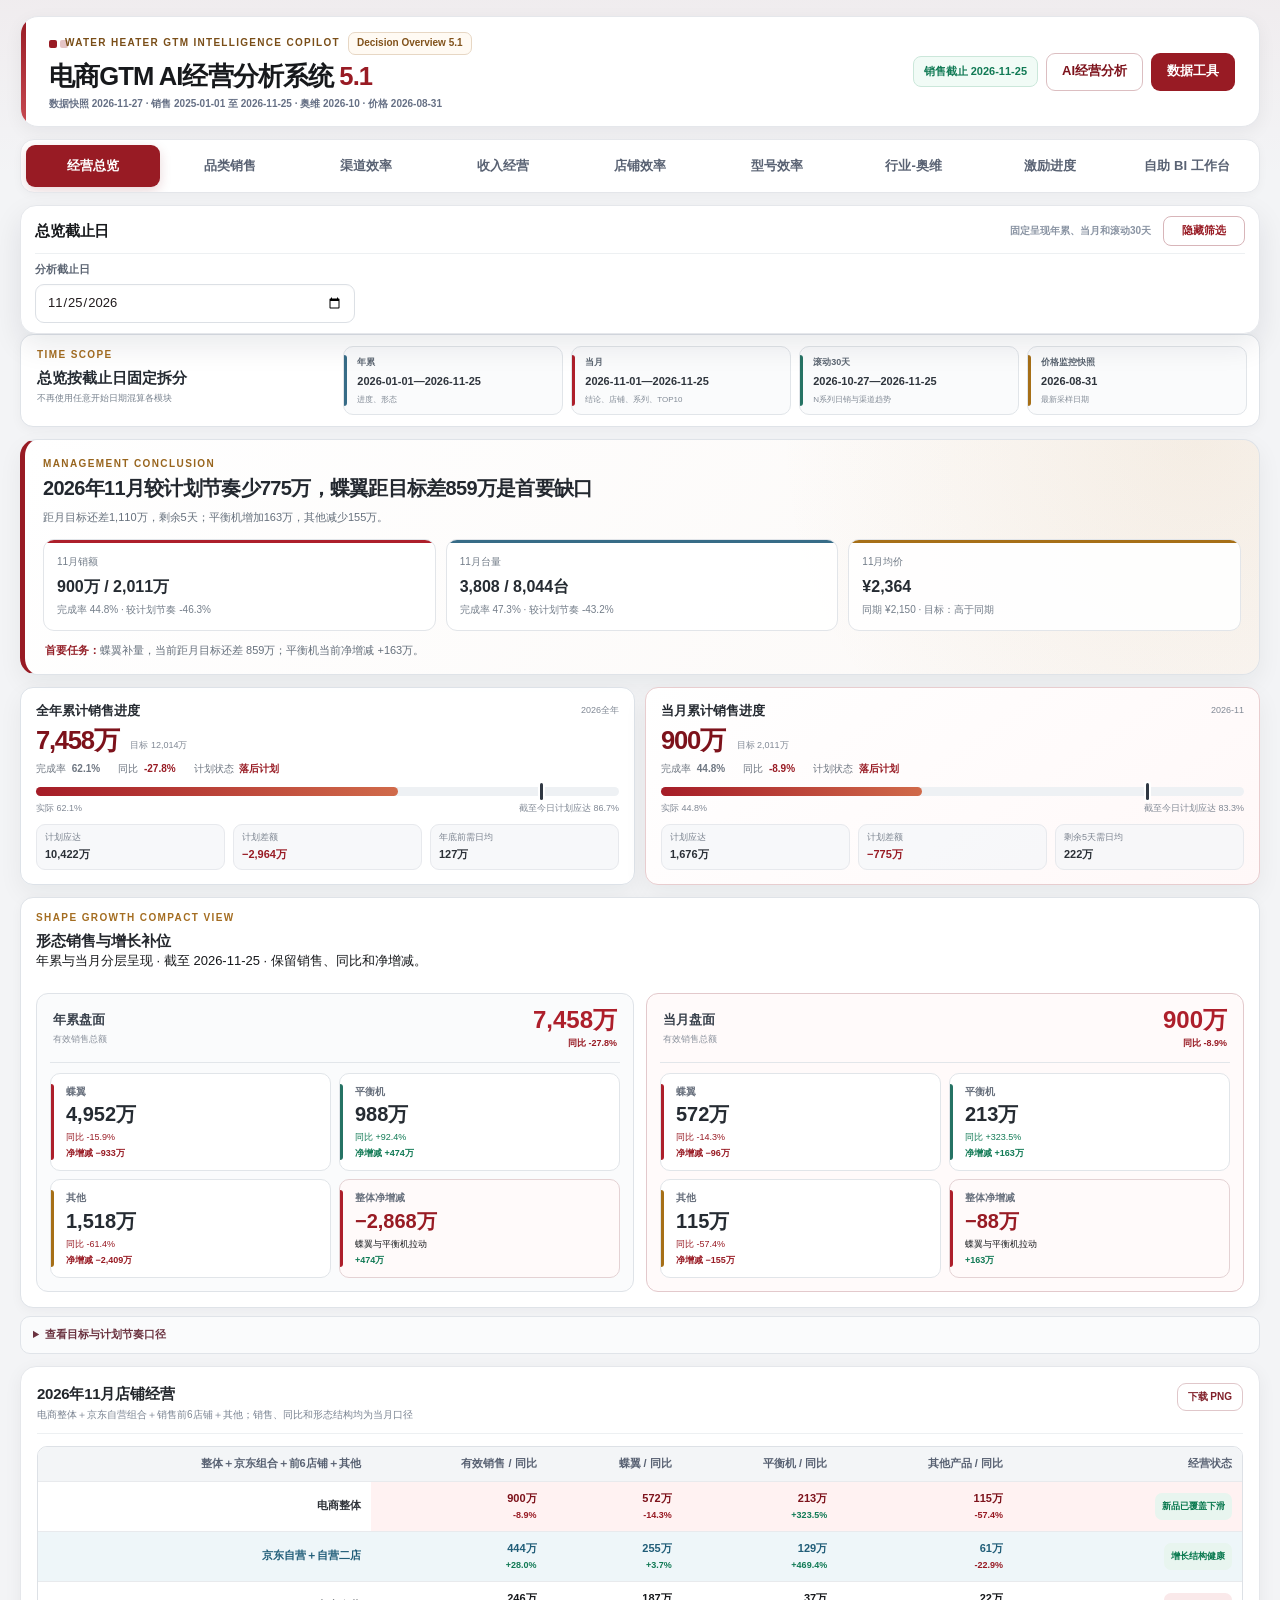
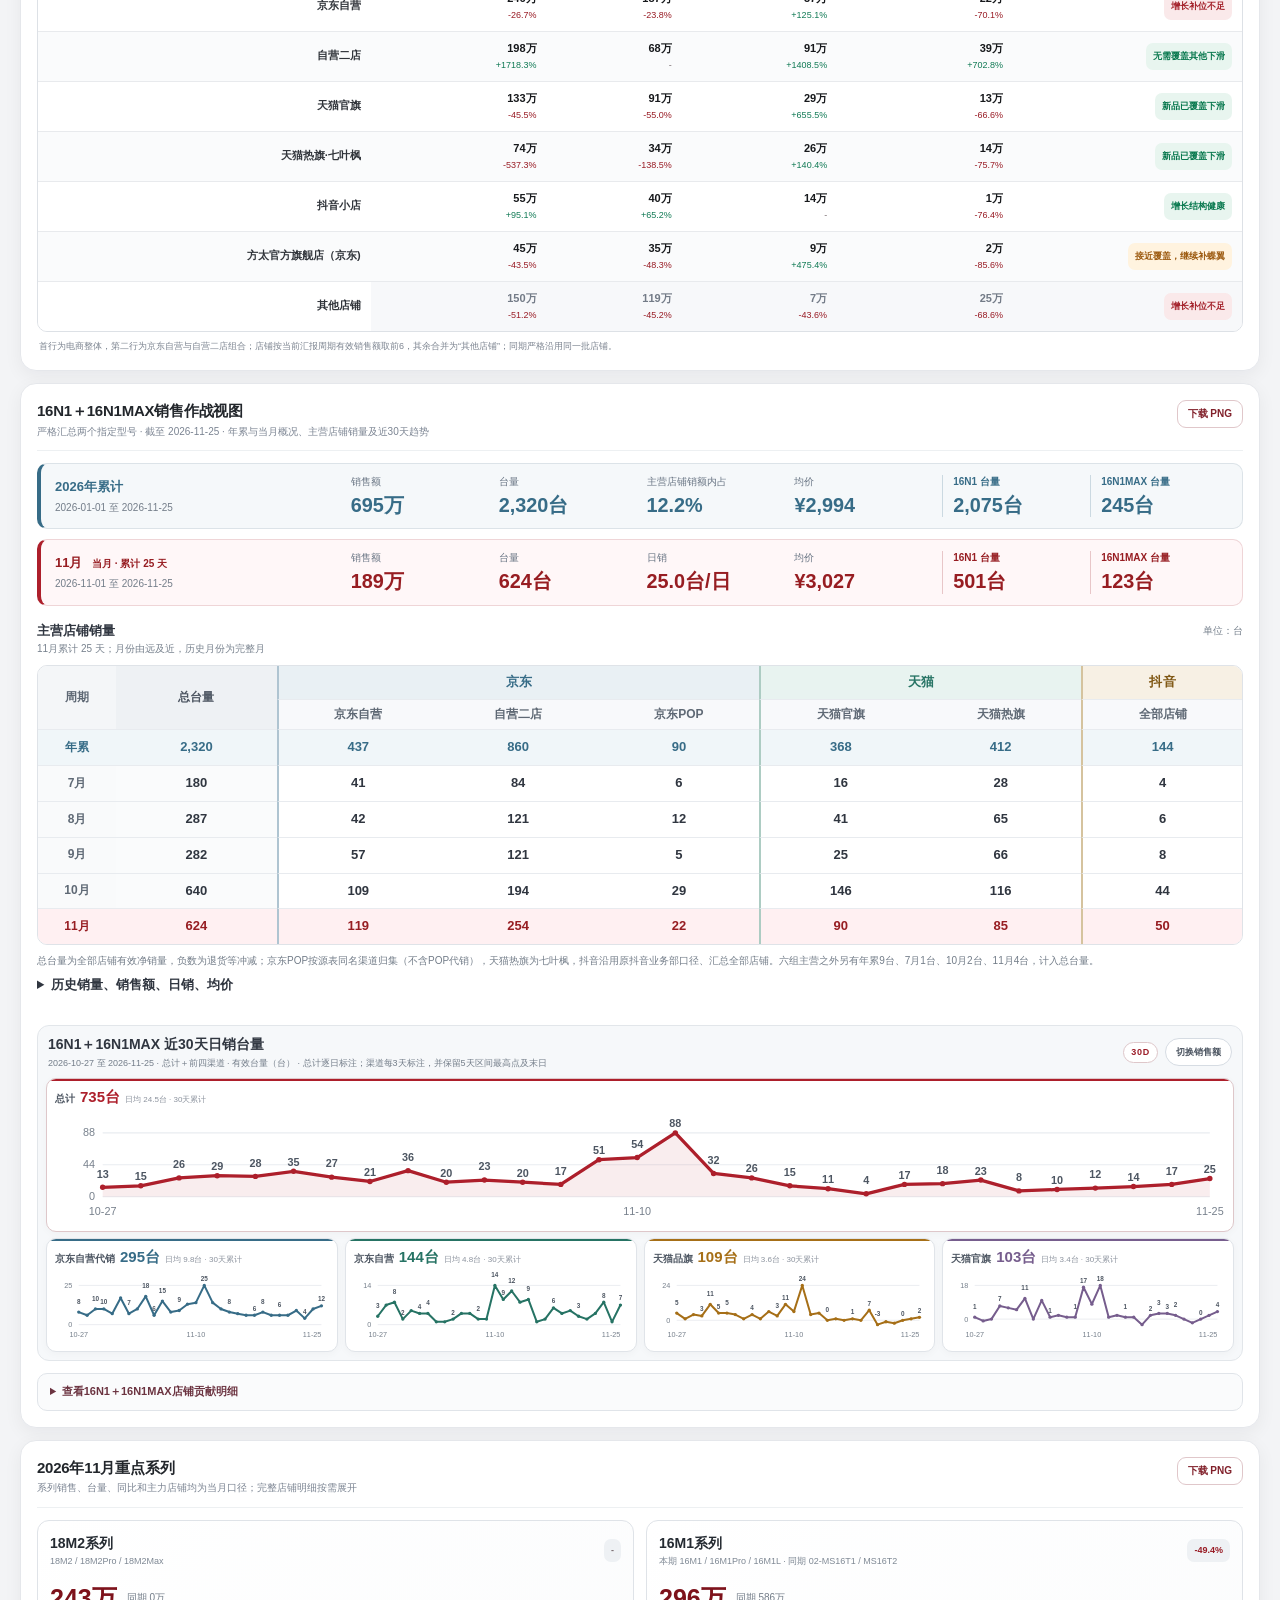
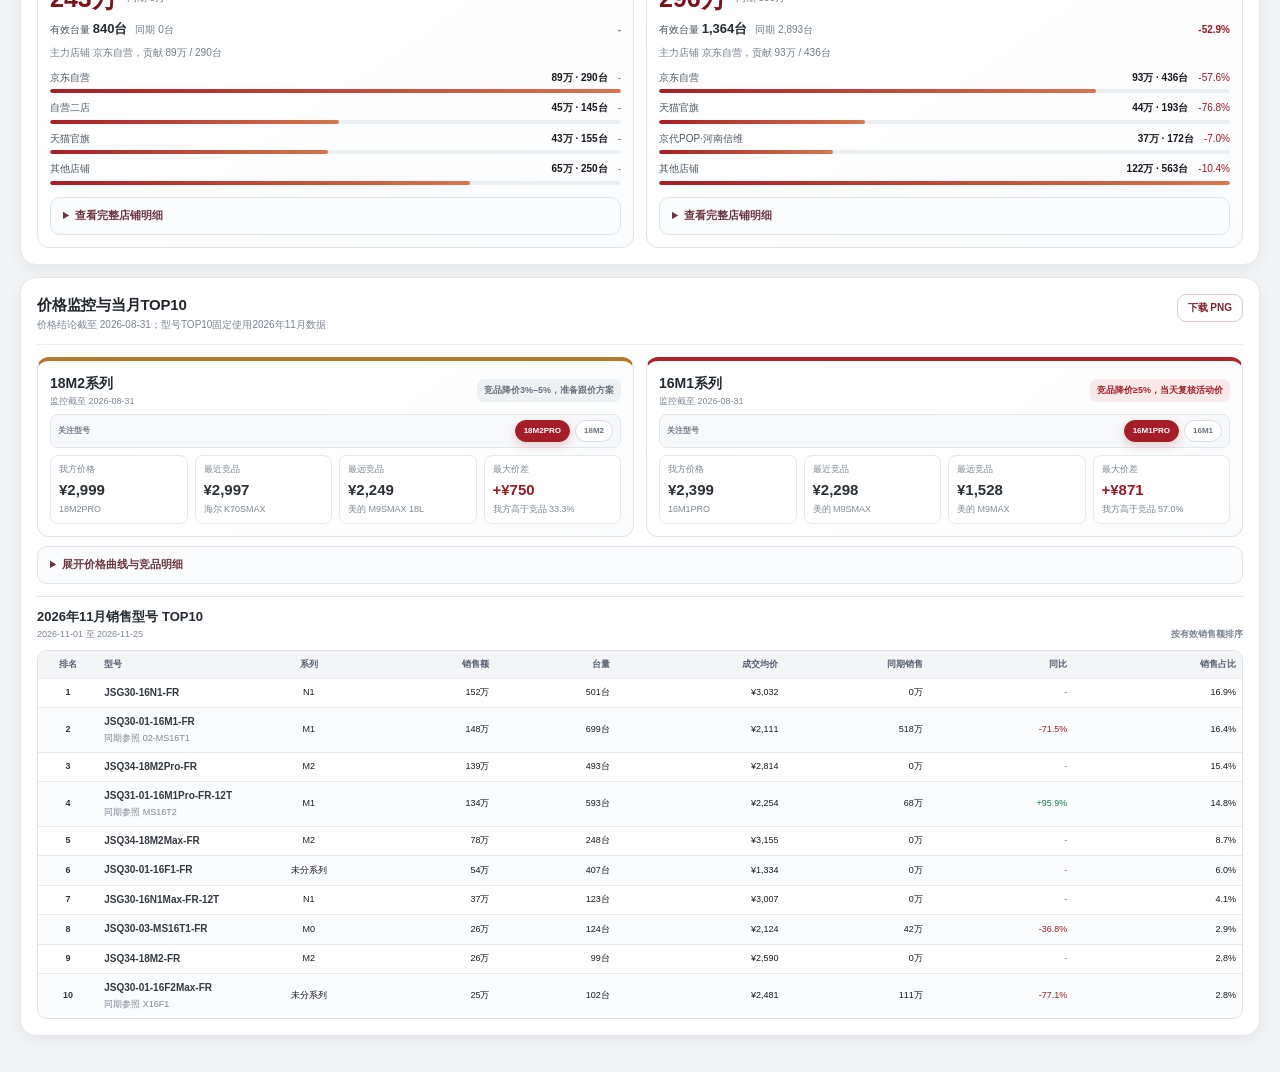
==== commit 02d42c8a: "更新 5.1 收入经营看板" ====
--- a/index.html
+++ b/index.html
@@ -6,7 +6,7 @@
     <meta name="theme-color" content="#971d22" />
     <title>电商GTM AI经营分析系统 5.1</title>
     <link rel="icon" href="data:image/svg+xml,%3Csvg xmlns='http://www.w3.org/2000/svg' viewBox='0 0 64 64'%3E%3Crect width='64' height='64' rx='16' fill='%238b1720'/%3E%3Ctext x='32' y='42' text-anchor='middle' font-size='31' font-family='Arial' font-weight='700' fill='white'%3E5.1%3C/text%3E%3C/svg%3E" />
-    <link rel="stylesheet" href="styles.css?v=20261127-130612" />
+    <link rel="stylesheet" href="styles.css?v=20261127-141121" />
   </head>
   <body class="v42 v49 v50 v51">
     <div class="page-shell">
@@ -77,6 +77,7 @@
         <section id="dashboardContent" aria-live="polite">
           <div class="empty-state"><div class="empty-state-inner"><h2>正在加载销售快照…</h2><p>总览就绪后，市场明细在需要时读取。</p></div></div>
         </section>
+        <section id="incomeMount" class="income-dashboard" aria-label="收入经营" hidden></section>
         <section id="selfBiMount" aria-label="自助 BI 工作台" hidden>
           <iframe id="selfBiFrame" title="自助 BI 工作台" loading="lazy"></iframe>
         </section>
@@ -130,7 +131,7 @@
 
     <div class="toast" id="toast" role="status" aria-live="polite"></div>
 
-    <script src="water-heater-data-loader.js?v=20261127-130612"></script>
-    <script type="module" src="app.js?v=20261127-130612"></script>
+    <script src="water-heater-data-loader.js?v=20261127-141121"></script>
+    <script type="module" src="app.js?v=20261127-141121"></script>
   </body>
 </html>
--- a/styles.css
+++ b/styles.css
@@ -8480,3 +8480,334 @@
     grid-template-columns: 1fr;
   }
 }
+
+.income-dashboard:not([hidden]) {
+  display: grid;
+  gap: 14px;
+  min-width: 0;
+}
+.income-dashboard .panel { animation: none; }
+
+.income-header-title,
+.income-panel-heading,
+.income-controls,
+.income-custom-controls,
+.income-channel-controls,
+.income-presets,
+.income-status {
+  display: flex;
+  flex-wrap: wrap;
+  align-items: center;
+  gap: 8px 14px;
+}
+
+.income-header-title,
+.income-panel-heading {
+  justify-content: space-between;
+  align-items: baseline;
+}
+
+.income-dashboard h2,
+.income-dashboard h3,
+.income-dashboard p { margin: 0; }
+.income-dashboard h2 { font-size: 24px; }
+.income-dashboard h3 { font-size: 17px; }
+.income-dashboard p,
+.income-status {
+  color: var(--muted);
+  font-size: 13px;
+}
+
+.income-header-title p { font-variant-numeric: tabular-nums; }
+.income-controls { margin: 11px 0 8px; gap: 7px; }
+.income-custom-period[open] { flex-basis: 100%; }
+.income-custom-controls { margin-top: 7px; }
+.income-presets { gap: 6px; }
+.income-controls label,
+.income-panel-heading label { color: var(--muted); font-size: 13px; }
+.income-dashboard select,
+.income-presets button,
+.income-custom-period summary,
+.income-channel-controls > button {
+  min-height: 36px;
+  padding: 4px 9px;
+  border: 1px solid var(--line-strong);
+  border-radius: 7px;
+  background: #fff;
+  color: var(--ink);
+  font: inherit;
+  font-size: 13px;
+}
+.income-controls select { margin-inline-start: 3px; }
+.income-presets button,
+.income-channel-controls > button,
+.income-custom-period summary { cursor: pointer; }
+.income-presets button:hover,
+.income-channel-controls > button:hover,
+.income-channel-controls > button[aria-pressed="true"],
+.income-custom-period[open] summary { color: var(--brand); border-color: var(--brand); }
+.income-channel-controls > button:disabled { cursor: default; color: var(--muted); opacity: .65; }
+.income-custom-period summary { display: inline-flex; align-items: center; list-style: none; }
+.income-custom-period summary::-webkit-details-marker { display: none; }
+.income-channel-filter { position: relative; }
+#income-channel-view:has(.income-channel-filter[open]) { position: relative; z-index: 4; }
+.income-channel-filter summary {
+  display: inline-flex;
+  align-items: center;
+  gap: 9px;
+  min-height: 36px;
+  padding: 4px 10px;
+  border: 1px solid var(--line-strong);
+  border-radius: 7px;
+  color: var(--ink);
+  font-size: 13px;
+  list-style: none;
+  cursor: pointer;
+}
+.income-channel-filter summary::-webkit-details-marker { display: none; }
+.income-channel-filter summary::after {
+  content: "";
+  width: 6px;
+  height: 6px;
+  border-right: 1px solid currentColor;
+  border-bottom: 1px solid currentColor;
+  transform: translateY(-2px) rotate(45deg);
+}
+.income-channel-filter[open] summary { border-color: var(--brand); color: var(--brand); }
+.income-channel-menu {
+  position: absolute;
+  z-index: 5;
+  inset-block-start: calc(100% + 5px);
+  inset-inline-end: 0;
+  width: 248px;
+  padding: 7px 10px 10px;
+  border: 1px solid var(--line-strong);
+  border-radius: 10px;
+  background: var(--surface);
+  box-shadow: var(--shadow-strong);
+}
+.income-channel-menu .filter-menu-actions { justify-content: flex-start; padding-top: 0; }
+.income-channel-menu button { cursor: pointer; min-height: 30px; }
+.income-channel-menu label { cursor: pointer; }
+.income-status strong { color: var(--brand); }
+.income-status span { color: #815b26; }
+.income-view-tabs {
+  display: grid;
+  grid-template-columns: repeat(3, minmax(0, 1fr));
+  gap: 5px;
+  padding: 4px;
+  background: var(--surface);
+  border: 1px solid var(--line);
+  border-radius: 10px;
+}
+.income-view-tabs button {
+  padding: 8px 6px;
+  border: 0;
+  border-radius: 7px;
+  background: transparent;
+  color: var(--muted);
+  font: inherit;
+  font-size: 13px;
+  font-weight: 700;
+  cursor: pointer;
+}
+.income-view-tabs button:hover { background: #fcf4f4; }
+.income-view-tabs button[aria-selected="true"] { color: var(--brand-strong); background: #faecee; }
+
+.income-metrics {
+  display: grid;
+  grid-template-columns: repeat(3, minmax(0, 1fr));
+  gap: 12px;
+  margin-top: 12px;
+}
+.income-metric {
+  display: grid;
+  gap: 4px;
+  padding: 14px 16px;
+  border: 1px solid var(--line);
+  border-radius: 12px;
+  background: var(--surface-soft);
+}
+.income-metric:first-child { border-color: #e0b8bc; background: #fff7f7; }
+.income-metric span,
+.income-metric small { color: var(--muted); font-size: 12px; }
+.income-metric strong { font-size: clamp(22px, 3vw, 34px); font-variant-numeric: tabular-nums; }
+.income-metric:first-child strong,
+.income-metric:first-child small { color: var(--brand-strong); }
+.income-metric:first-child small { font-weight: 700; }
+.income-dashboard .income-insight { margin-top: 9px; color: var(--ink); }
+
+.income-panel { min-width: 0; }
+.income-dashboard [hidden] { display: none !important; }
+.income-panel-heading { margin-bottom: 12px; }
+.income-panel-heading p { margin-top: 4px; }
+.income-channel-controls { gap: 6px; }
+.income-dashboard .income-channel-period { margin-bottom: 7px; }
+.income-trend { margin-top: 15px; padding-top: 13px; border-top: 1px solid var(--line); }
+.income-dashboard .income-empty { padding: 14px; }
+.income-scroll-hint { display: none; }
+.income-table-scroll {
+  overflow: auto;
+  max-height: 410px;
+  border: 1px solid var(--line);
+  border-radius: 9px;
+}
+.income-dashboard .income-table {
+  width: 100%;
+  min-width: 725px;
+  border-collapse: separate;
+  border-spacing: 0;
+  font-size: 13px;
+  font-variant-numeric: tabular-nums;
+}
+.income-dashboard .income-table th,
+.income-dashboard .income-table td {
+  padding: 9px 12px;
+  border-bottom: 1px solid var(--line);
+  color: var(--ink);
+  text-align: right;
+  white-space: nowrap;
+}
+.income-dashboard .income-table th:first-child { text-align: left; }
+.income-dashboard .income-table tbody:last-of-type tr:last-child > * { border-bottom: 0; }
+.income-dashboard .income-table thead th {
+  position: sticky;
+  top: 0;
+  z-index: 2;
+  color: var(--muted);
+  background: var(--surface-soft);
+}
+.income-dashboard .income-table tbody th {
+  position: sticky;
+  left: 0;
+  z-index: 1;
+  background: var(--surface);
+  box-shadow: 1px 0 var(--line);
+}
+.income-dashboard .income-table thead th:first-child { left: 0; z-index: 3; }
+.income-dashboard .income-table .income-total > * { background: #fcf4f4; font-weight: 700; }
+.income-dashboard .income-table .income-selected > * { background: #fff7f7; }
+.income-table th small {
+  display: block;
+  color: #815b26;
+  font-size: 11px;
+  font-weight: 500;
+}
+.income-channel-button {
+  padding: 3px 0;
+  border: 0;
+  background: none;
+  color: var(--brand-strong);
+  font: inherit;
+  cursor: pointer;
+  text-decoration: underline;
+  text-decoration-color: #d7b2b5;
+  text-underline-offset: 3px;
+}
+.income-group-toggle {
+  display: inline-flex;
+  align-items: center;
+  gap: 6px;
+  padding: 2px 0;
+  border: 0;
+  background: transparent;
+  color: var(--brand-strong);
+  text-align: left;
+  font: inherit;
+  cursor: pointer;
+}
+.income-group-toggle::before {
+  content: "";
+  width: 5px;
+  height: 5px;
+  flex: none;
+  border-right: 1px solid currentColor;
+  border-top: 1px solid currentColor;
+  transform: rotate(45deg);
+}
+.income-group-toggle[aria-expanded="true"]::before { transform: rotate(135deg); }
+.income-share-value,
+.income-month-amount {
+  display: flex;
+  justify-content: flex-end;
+  align-items: center;
+  gap: 8px;
+}
+.income-share-track,
+.income-month-track {
+  display: block;
+  position: relative;
+  width: 62px;
+  height: 6px;
+  border-radius: 4px;
+  background: #f3e8e9;
+}
+.income-share-track i,
+.income-month-track i {
+  display: block;
+  position: absolute;
+  height: 100%;
+  border-radius: inherit;
+  background: var(--brand);
+}
+.income-dashboard .income-month-table { min-width: 490px; }
+.income-dashboard .income-channel-table:not(.income-extra-columns) { min-width: 0; }
+.income-dashboard .income-change-table { min-width: 650px; }
+.income-dashboard .income-change-table th:first-child { white-space: normal; }
+.income-dashboard .income-table .income-group > * { background: var(--surface-soft); font-weight: 700; }
+.income-dashboard .income-change-table .income-platform th { padding-left: 23px; font-weight: 500; }
+.income-dashboard .income-change-table .income-up { color: var(--positive); }
+.income-dashboard .income-change-table .income-down { color: var(--negative); }
+.income-dashboard #income-platform-coverage { color: #815b26; }
+#income-platform-table { max-height: none; }
+.income-month-track { width: clamp(40px, 8vw, 110px); background: #eff1f4; }
+.income-month-track::after {
+  content: "";
+  position: absolute;
+  top: -1px;
+  bottom: -1px;
+  left: var(--income-zero);
+  border-left: 1px solid #c0c6cf;
+}
+.income-month-track i.sales { background: #62748d; }
+#income-trend-title { scroll-margin-top: 12px; }
+#income-departments,
+#income-platforms { scroll-margin-top: 12px; }
+.income-method { color: var(--muted); font-size: 13px; padding: 2px 4px; }
+.income-method summary { cursor: pointer; }
+.income-method p { margin: 6px 0 0; }
+
+@media (max-width: 780px) {
+  .income-channel-controls { flex-basis: 100%; }
+  .income-channel-menu { inset-inline: 0 auto; width: min(260px, calc(100vw - 50px)); }
+}
+
+@media (max-width: 540px) {
+  .v51.income-active .app-header { min-height: 0; padding: 12px 13px 10px 17px; gap: 8px; }
+  .v51.income-active .app-header .brand-overline,
+  .v51.income-active .app-header .source-line,
+  .v51.income-active .header-actions .freshness-pill { display: none; }
+  .income-dashboard .panel { padding: 13px; }
+  .income-dashboard h2 { font-size: 21px; }
+  .income-metrics { gap: 6px; }
+  .income-metric { padding: 9px 7px; min-width: 0; }
+  .income-metric strong { font-size: clamp(15px, 5vw, 23px); }
+  .income-metric span,
+  .income-metric small { font-size: 11px; }
+  .income-dashboard .income-scroll-hint { display: block; margin-bottom: 6px; font-size: 11px; }
+  .income-dashboard .income-table th,
+  .income-dashboard .income-table td { padding-inline: 9px; }
+  .income-dashboard .income-channel-table:not(.income-extra-columns),
+  .income-dashboard .income-change-table { table-layout: fixed; }
+  .income-dashboard .income-table:not(.income-month-table) th,
+  .income-dashboard .income-table:not(.income-month-table) td { padding: 8px 4px; font-size: 11px; }
+  .income-dashboard .income-channel-table th:first-child { width: 25%; white-space: normal; }
+  .income-dashboard .income-change-table { min-width: 430px; }
+  .income-dashboard .income-change-table th:nth-child(1) { width: 80px; }
+  .income-dashboard .income-change-table th:nth-child(2),
+  .income-dashboard .income-change-table th:nth-child(3) { width: 64px; }
+  .income-dashboard .income-change-table th:nth-child(4) { width: 53px; }
+  .income-dashboard .income-change-table th:nth-child(5) { width: 76px; }
+  .income-dashboard .income-change-table .income-platform th { padding-left: 10px; }
+  .income-dashboard .income-share-track { display: none; }
+}
